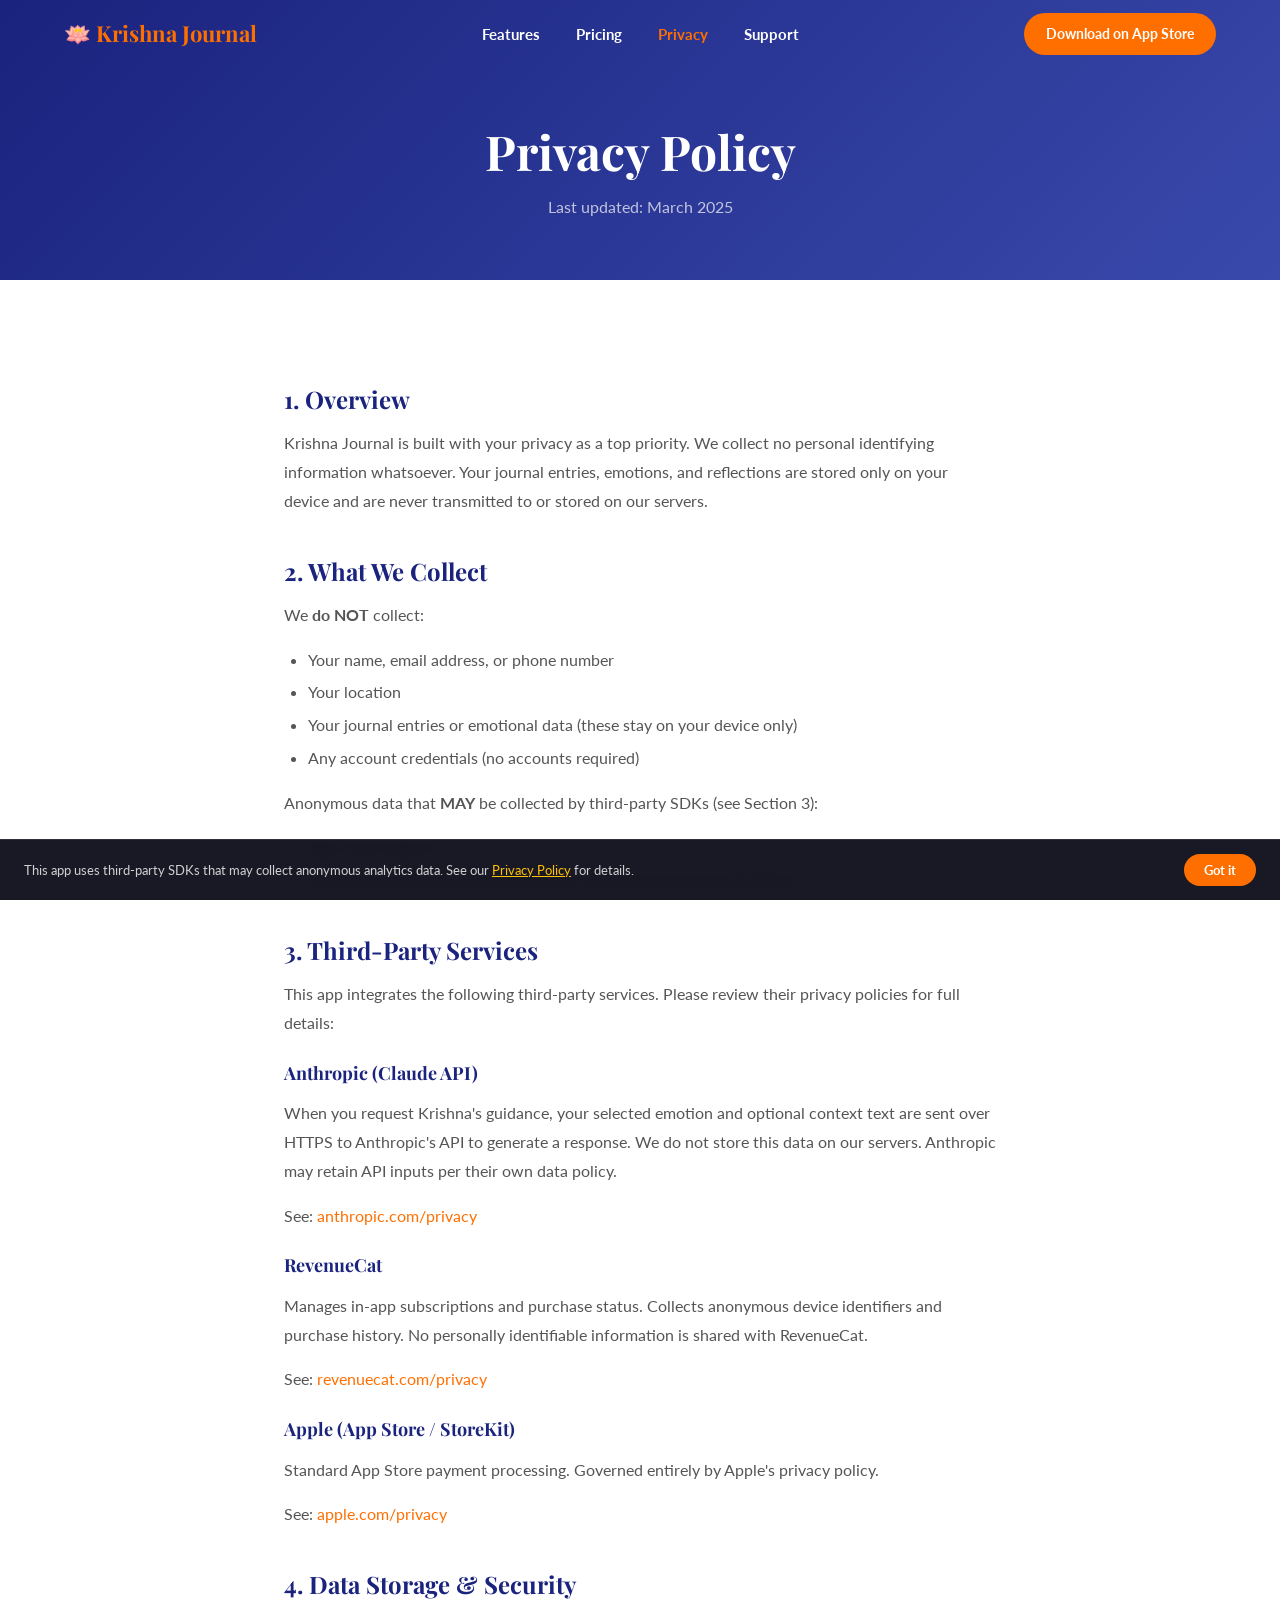
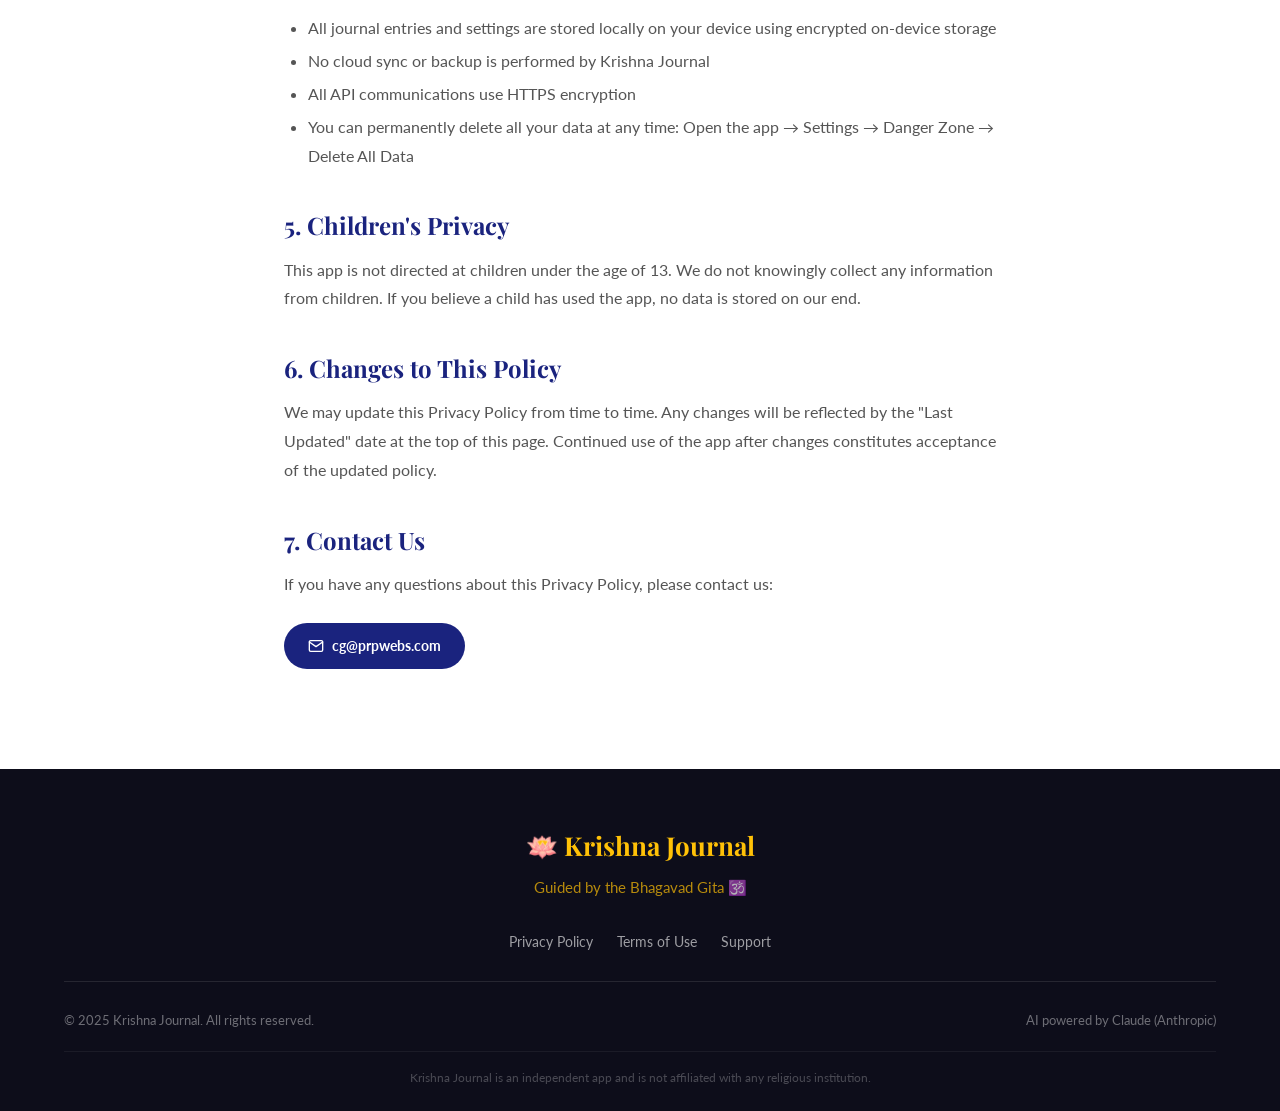
==== privacy.html @ bc035fff "Build complete static marketing website for Krishna Journal Agent-Logs-Url: https://github.com/chitr" ====
<!DOCTYPE html>
<html lang="en">
<head>
  <meta charset="UTF-8">
  <meta name="viewport" content="width=device-width, initial-scale=1.0">
  <title>Privacy Policy — Krishna Journal</title>
  <meta name="description" content="Krishna Journal — Find peace through Bhagavad Gita wisdom. Daily emotional check-ins, personalised shlokas from Lord Krishna, and a spiritual journaling experience in English and Hindi.">
  <meta name="keywords" content="Krishna Journal, Bhagavad Gita app, spiritual journal, emotion journal, Krishna guidance, Hindi app, shloka app">
  <meta name="author" content="Krishna Journal">

  <!-- Open Graph -->
  <meta property="og:type" content="website">
  <meta property="og:title" content="Krishna Journal — Bhagavad Gita Wisdom for Daily Life">
  <meta property="og:description" content="Share your emotions. Receive a personal shloka from Lord Krishna. Begin your daily spiritual practice.">
  <meta property="og:image" content="assets/og-image.png">
  <meta property="og:url" content="https://chitraguptpandey.github.io/KrishnaJournalWebsite/privacy.html">

  <!-- Twitter Card -->
  <meta name="twitter:card" content="summary_large_image">
  <meta name="twitter:title" content="Krishna Journal">
  <meta name="twitter:description" content="Daily emotional check-ins with Bhagavad Gita wisdom from Lord Krishna.">
  <meta name="twitter:image" content="assets/og-image.png">

  <!-- Favicon -->
  <link rel="icon" type="image/svg+xml" href="assets/favicon.svg">

  <!-- Google Fonts -->
  <link rel="preconnect" href="https://fonts.googleapis.com">
  <link rel="preconnect" href="https://fonts.gstatic.com" crossorigin>
  <link href="https://fonts.googleapis.com/css2?family=Playfair+Display:wght@400;700&family=Lato:wght@400;700&display=swap" rel="stylesheet">

  <!-- Stylesheet -->
  <link rel="stylesheet" href="css/styles.css">
</head>
<body>

  <!-- ── Navigation ──────────────────────────────────────── -->
  <nav class="navbar" aria-label="Main navigation">
    <div class="navbar__inner">
      <a href="index.html" class="navbar__logo">🪷 Krishna Journal</a>

      <button class="navbar__hamburger" aria-label="Toggle navigation menu" aria-expanded="false">
        <span></span>
        <span></span>
        <span></span>
      </button>

      <ul class="navbar__links">
        <li><a href="index.html#features">Features</a></li>
        <li><a href="index.html#pricing">Pricing</a></li>
        <li><a href="privacy.html">Privacy</a></li>
        <li><a href="support.html">Support</a></li>
      </ul>

      <a href="https://apps.apple.com" class="navbar__cta" target="_blank" rel="noopener">Download on App Store</a>
    </div>
  </nav>

  <!-- ── Page Hero ────────────────────────────────────────── -->
  <header class="page-hero page-hero--blue" aria-labelledby="page-title">
    <h1 class="page-hero__title" id="page-title">Privacy Policy</h1>
    <p class="page-hero__sub">Last updated: March 2025</p>
  </header>

  <!-- ── Policy Body ──────────────────────────────────────── -->
  <main class="policy-body">

    <h2>1. Overview</h2>
    <p>Krishna Journal is built with your privacy as a top priority. We collect no personal identifying information whatsoever. Your journal entries, emotions, and reflections are stored only on your device and are never transmitted to or stored on our servers.</p>

    <h2>2. What We Collect</h2>
    <p>We <strong>do NOT</strong> collect:</p>
    <ul>
      <li>Your name, email address, or phone number</li>
      <li>Your location</li>
      <li>Your journal entries or emotional data (these stay on your device only)</li>
      <li>Any account credentials (no accounts required)</li>
    </ul>

    <p>Anonymous data that <strong>MAY</strong> be collected by third-party SDKs (see Section 3):</p>
    <ul>
      <li>App crash reports</li>
      <li>Anonymous purchase and subscription status (no personal identifiers)</li>
    </ul>

    <h2>3. Third-Party Services</h2>
    <p>This app integrates the following third-party services. Please review their privacy policies for full details:</p>

    <h2 style="font-size:18px; margin-top:24px;">Anthropic (Claude API)</h2>
    <p>When you request Krishna's guidance, your selected emotion and optional context text are sent over HTTPS to Anthropic's API to generate a response. We do not store this data on our servers. Anthropic may retain API inputs per their own data policy.</p>
    <p>See: <a href="https://www.anthropic.com/privacy" target="_blank" rel="noopener" style="color:var(--saffron);">anthropic.com/privacy</a></p>

    <h2 style="font-size:18px; margin-top:24px;">RevenueCat</h2>
    <p>Manages in-app subscriptions and purchase status. Collects anonymous device identifiers and purchase history. No personally identifiable information is shared with RevenueCat.</p>
    <p>See: <a href="https://www.revenuecat.com/privacy" target="_blank" rel="noopener" style="color:var(--saffron);">revenuecat.com/privacy</a></p>

    <h2 style="font-size:18px; margin-top:24px;">Apple (App Store / StoreKit)</h2>
    <p>Standard App Store payment processing. Governed entirely by Apple's privacy policy.</p>
    <p>See: <a href="https://www.apple.com/privacy" target="_blank" rel="noopener" style="color:var(--saffron);">apple.com/privacy</a></p>

    <h2>4. Data Storage &amp; Security</h2>
    <ul>
      <li>All journal entries and settings are stored locally on your device using encrypted on-device storage</li>
      <li>No cloud sync or backup is performed by Krishna Journal</li>
      <li>All API communications use HTTPS encryption</li>
      <li>You can permanently delete all your data at any time: Open the app → Settings → Danger Zone → Delete All Data</li>
    </ul>

    <h2>5. Children's Privacy</h2>
    <p>This app is not directed at children under the age of 13. We do not knowingly collect any information from children. If you believe a child has used the app, no data is stored on our end.</p>

    <h2>6. Changes to This Policy</h2>
    <p>We may update this Privacy Policy from time to time. Any changes will be reflected by the "Last Updated" date at the top of this page. Continued use of the app after changes constitutes acceptance of the updated policy.</p>

    <h2>7. Contact Us</h2>
    <p>If you have any questions about this Privacy Policy, please contact us:</p>
    <a href="mailto:cg@prpwebs.com?subject=Krishna%20Journal%20%E2%80%94%20Privacy%20Policy" class="email-btn">
      <svg width="16" height="16" viewBox="0 0 24 24" fill="none" stroke="currentColor" stroke-width="2" stroke-linecap="round" stroke-linejoin="round" aria-hidden="true">
        <path d="M4 4h16c1.1 0 2 .9 2 2v12c0 1.1-.9 2-2 2H4c-1.1 0-2-.9-2-2V6c0-1.1.9-2 2-2z"/>
        <polyline points="22,6 12,13 2,6"/>
      </svg>
      cg@prpwebs.com
    </a>

  </main>

  <!-- ── Footer ────────────────────────────────────────────── -->
  <footer class="footer" role="contentinfo">
    <div class="container">
      <div class="footer__top">
        <div class="footer__logo">🪷 Krishna Journal</div>
        <div class="footer__tagline">Guided by the Bhagavad Gita 🕉️</div>
      </div>

      <nav class="footer__links" aria-label="Footer navigation">
        <a href="privacy.html">Privacy Policy</a>
        <a href="terms.html">Terms of Use</a>
        <a href="support.html">Support</a>
      </nav>

      <div class="footer__bottom">
        <span class="footer__copyright">© 2025 Krishna Journal. All rights reserved.</span>
        <span class="footer__attribution">AI powered by Claude (Anthropic)</span>
      </div>

      <p class="footer__disclaimer">Krishna Journal is an independent app and is not affiliated with any religious institution.</p>
    </div>
  </footer>

  <!-- ── Cookie Notice ─────────────────────────────────────── -->
  <div class="cookie-notice" role="alert" aria-live="polite">
    <p class="cookie-notice__text">
      This app uses third-party SDKs that may collect anonymous analytics data.
      See our <a href="privacy.html">Privacy Policy</a> for details.
    </p>
    <button class="cookie-notice__btn">Got it</button>
  </div>

  <!-- ── Back to Top ───────────────────────────────────────── -->
  <button class="back-to-top" aria-label="Scroll back to top" title="Back to top">↑</button>

  <script src="js/main.js"></script>
</body>
</html>
---- css/styles.css ----
/* ============================================================
   Krishna Journal — styles.css
   Design system, shared components, and all page styles
   ============================================================ */

/* ── CSS Custom Properties ─────────────────────────────────── */
:root {
  --saffron: #FF6F00;
  --saffron-light: #FFE0B2;
  --krishna-blue: #1A237E;
  --krishna-blue-mid: #3949AB;
  --gold: #FFC107;
  --gold-dark: #F57F17;
  --cream: #FFFDE7;
  --dark-bg: #0D0D1A;
  --text-dark: #1C1C1E;
  --text-medium: #555555;
  --text-light: #888888;
  --white: #FFFFFF;
  --border-radius: 16px;
  --shadow: 0 4px 24px rgba(0, 0, 0, 0.10);
}

/* ── Reset & Base ───────────────────────────────────────────── */
*, *::before, *::after {
  box-sizing: border-box;
  margin: 0;
  padding: 0;
}

html {
  scroll-behavior: smooth;
  font-size: 16px;
}

body {
  font-family: 'Lato', sans-serif;
  color: var(--text-dark);
  background-color: var(--white);
  line-height: 1.6;
  overflow-x: hidden;
}

h1, h2, h3, h4, h5, h6 {
  font-family: 'Playfair Display', serif;
  line-height: 1.3;
}

a {
  text-decoration: none;
  color: inherit;
  transition: color 0.2s ease;
}

img {
  max-width: 100%;
  height: auto;
}

ul {
  list-style: none;
}

button {
  cursor: pointer;
  font-family: 'Lato', sans-serif;
  border: none;
  outline: none;
}

/* ── Utility ────────────────────────────────────────────────── */
.container {
  max-width: 1200px;
  margin: 0 auto;
  padding: 0 24px;
}

.section-badge {
  display: inline-block;
  font-family: 'Lato', sans-serif;
  font-size: 12px;
  font-weight: 700;
  letter-spacing: 1.5px;
  text-transform: uppercase;
  background: var(--saffron-light);
  color: var(--saffron);
  padding: 6px 16px;
  border-radius: 100px;
  margin-bottom: 16px;
}

.section-badge--dark {
  background: rgba(255, 193, 7, 0.2);
  color: var(--gold);
}

/* ── Buttons ────────────────────────────────────────────────── */
.btn {
  display: inline-flex;
  align-items: center;
  justify-content: center;
  gap: 8px;
  font-family: 'Lato', sans-serif;
  font-size: 16px;
  font-weight: 700;
  padding: 14px 32px;
  border-radius: 100px;
  transition: all 0.2s ease;
  text-decoration: none;
  cursor: pointer;
  border: 2px solid transparent;
}

.btn--primary {
  background: var(--saffron);
  color: var(--white);
  border-color: var(--saffron);
}

.btn--primary:hover {
  background: var(--gold-dark);
  border-color: var(--gold-dark);
  transform: translateY(-2px);
  box-shadow: 0 6px 20px rgba(255, 111, 0, 0.4);
}

.btn--outline-gold {
  background: transparent;
  color: var(--gold);
  border-color: var(--gold);
}

.btn--outline-gold:hover {
  background: rgba(255, 193, 7, 0.1);
  transform: translateY(-2px);
}

.btn--outline-saffron {
  background: transparent;
  color: var(--saffron);
  border-color: var(--saffron);
}

.btn--outline-saffron:hover {
  background: rgba(255, 111, 0, 0.08);
  transform: translateY(-2px);
}

.btn--gold {
  background: var(--gold);
  color: var(--dark-bg);
  border-color: var(--gold);
}

.btn--gold:hover {
  background: var(--gold-dark);
  border-color: var(--gold-dark);
  transform: translateY(-2px);
  box-shadow: 0 6px 20px rgba(255, 193, 7, 0.4);
}

/* ── Navigation ─────────────────────────────────────────────── */
.navbar {
  position: fixed;
  top: 0;
  left: 0;
  right: 0;
  z-index: 1000;
  transition: background 0.3s ease, box-shadow 0.3s ease;
  padding: 0;
}

.navbar.scrolled {
  background: var(--white);
  box-shadow: 0 2px 20px rgba(0, 0, 0, 0.1);
}

.navbar__inner {
  max-width: 1200px;
  margin: 0 auto;
  padding: 0 24px;
  height: 68px;
  display: flex;
  align-items: center;
  justify-content: space-between;
}

.navbar__logo {
  font-family: 'Playfair Display', serif;
  font-size: 22px;
  font-weight: 700;
  color: var(--saffron);
  text-decoration: none;
  white-space: nowrap;
}

.navbar__logo:hover {
  color: var(--gold-dark);
}

.navbar__links {
  display: flex;
  align-items: center;
  gap: 8px;
  list-style: none;
}

.navbar__links a {
  font-family: 'Lato', sans-serif;
  font-size: 15px;
  font-weight: 700;
  color: var(--white);
  padding: 8px 14px;
  border-radius: 8px;
  transition: color 0.2s ease, background 0.2s ease;
}

.navbar.scrolled .navbar__links a {
  color: var(--text-dark);
}

.navbar__links a:hover,
.navbar__links a.active {
  color: var(--saffron);
}

.navbar__cta {
  font-family: 'Lato', sans-serif;
  font-size: 14px;
  font-weight: 700;
  color: var(--white);
  background: var(--saffron);
  padding: 10px 22px;
  border-radius: 100px;
  transition: all 0.2s ease;
  white-space: nowrap;
}

.navbar__cta:hover {
  background: var(--gold-dark);
  transform: translateY(-1px);
  box-shadow: 0 4px 12px rgba(255, 111, 0, 0.35);
  color: var(--white);
}

.navbar__hamburger {
  display: none;
  flex-direction: column;
  gap: 5px;
  cursor: pointer;
  padding: 4px;
  background: none;
  border: none;
}

.navbar__hamburger span {
  display: block;
  width: 24px;
  height: 2px;
  background: var(--white);
  border-radius: 2px;
  transition: all 0.3s ease;
}

.navbar.scrolled .navbar__hamburger span {
  background: var(--text-dark);
}

/* Mobile nav open state */
.navbar__hamburger.open span:nth-child(1) {
  transform: translateY(7px) rotate(45deg);
}

.navbar__hamburger.open span:nth-child(2) {
  opacity: 0;
  transform: scaleX(0);
}

.navbar__hamburger.open span:nth-child(3) {
  transform: translateY(-7px) rotate(-45deg);
}

/* ── Footer ─────────────────────────────────────────────────── */
.footer {
  background: var(--dark-bg);
  padding: 56px 0 24px;
}

.footer__top {
  display: flex;
  flex-direction: column;
  align-items: center;
  text-align: center;
  margin-bottom: 32px;
}

.footer__logo {
  font-family: 'Playfair Display', serif;
  font-size: 26px;
  font-weight: 700;
  color: var(--gold);
  margin-bottom: 8px;
}

.footer__tagline {
  font-family: 'Lato', sans-serif;
  font-size: 15px;
  color: rgba(255, 193, 7, 0.7);
}

.footer__links {
  display: flex;
  justify-content: center;
  flex-wrap: wrap;
  gap: 8px 24px;
  margin-bottom: 28px;
  padding-bottom: 28px;
  border-bottom: 1px solid rgba(255, 255, 255, 0.1);
}

.footer__links a {
  font-family: 'Lato', sans-serif;
  font-size: 14px;
  color: rgba(255, 255, 255, 0.6);
  transition: color 0.2s ease;
}

.footer__links a:hover {
  color: var(--gold);
}

.footer__bottom {
  display: flex;
  justify-content: space-between;
  align-items: center;
  flex-wrap: wrap;
  gap: 8px;
  margin-bottom: 20px;
}

.footer__copyright,
.footer__attribution {
  font-family: 'Lato', sans-serif;
  font-size: 13px;
  color: rgba(255, 255, 255, 0.4);
}

.footer__disclaimer {
  text-align: center;
  font-family: 'Lato', sans-serif;
  font-size: 12px;
  color: rgba(255, 255, 255, 0.25);
  padding-top: 16px;
  border-top: 1px solid rgba(255, 255, 255, 0.06);
}

/* ── Cookie Notice ───────────────────────────────────────────── */
.cookie-notice {
  position: fixed;
  bottom: 0;
  left: 0;
  right: 0;
  z-index: 2000;
  background: rgba(13, 13, 26, 0.95);
  backdrop-filter: blur(8px);
  padding: 14px 24px;
  display: flex;
  align-items: center;
  justify-content: space-between;
  gap: 16px;
  flex-wrap: wrap;
  border-top: 1px solid rgba(255, 255, 255, 0.1);
  transform: translateY(0);
  transition: transform 0.3s ease;
}

.cookie-notice.hidden {
  transform: translateY(100%);
  pointer-events: none;
}

.cookie-notice__text {
  font-family: 'Lato', sans-serif;
  font-size: 13px;
  color: rgba(255, 255, 255, 0.8);
  flex: 1;
  min-width: 200px;
}

.cookie-notice__text a {
  color: var(--gold);
  text-decoration: underline;
}

.cookie-notice__btn {
  font-family: 'Lato', sans-serif;
  font-size: 13px;
  font-weight: 700;
  background: var(--saffron);
  color: var(--white);
  padding: 8px 20px;
  border-radius: 100px;
  border: none;
  cursor: pointer;
  white-space: nowrap;
  transition: background 0.2s ease;
}

.cookie-notice__btn:hover {
  background: var(--gold-dark);
}

/* ── Back to Top ─────────────────────────────────────────────── */
.back-to-top {
  position: fixed;
  bottom: 80px;
  right: 28px;
  z-index: 999;
  width: 48px;
  height: 48px;
  background: var(--saffron);
  color: var(--white);
  border: none;
  border-radius: 50%;
  font-size: 20px;
  display: flex;
  align-items: center;
  justify-content: center;
  cursor: pointer;
  opacity: 0;
  visibility: hidden;
  transform: translateY(12px);
  transition: all 0.3s ease;
  box-shadow: 0 4px 16px rgba(255, 111, 0, 0.4);
}

.back-to-top.visible {
  opacity: 1;
  visibility: visible;
  transform: translateY(0);
}

.back-to-top:hover {
  background: var(--gold-dark);
  transform: translateY(-3px);
  box-shadow: 0 8px 20px rgba(255, 111, 0, 0.5);
}

/* ── Hero Section ───────────────────────────────────────────── */
.hero {
  min-height: 100vh;
  background: var(--dark-bg);
  background: radial-gradient(ellipse at 50% 40%, var(--krishna-blue-mid) 0%, var(--dark-bg) 70%);
  display: flex;
  align-items: center;
  padding: 100px 0 60px;
  position: relative;
  overflow: hidden;
}

.hero__mandala {
  position: absolute;
  right: -80px;
  top: 50%;
  transform: translateY(-50%);
  width: 55%;
  opacity: 0.06;
  pointer-events: none;
}

.hero__inner {
  max-width: 1200px;
  margin: 0 auto;
  padding: 0 24px;
  display: flex;
  align-items: center;
  gap: 48px;
  width: 100%;
}

.hero__content {
  flex: 0 0 60%;
  max-width: 60%;
}

.hero__eyebrow {
  font-family: 'Lato', sans-serif;
  font-size: 12px;
  font-weight: 700;
  letter-spacing: 2px;
  text-transform: uppercase;
  color: var(--gold);
  margin-bottom: 20px;
}

.hero__title {
  font-family: 'Playfair Display', serif;
  font-size: 52px;
  font-weight: 700;
  color: var(--white);
  line-height: 1.2;
  margin-bottom: 24px;
}

.hero__subtitle {
  font-family: 'Lato', sans-serif;
  font-size: 18px;
  color: var(--saffron-light);
  line-height: 1.7;
  margin-bottom: 36px;
  max-width: 520px;
}

.hero__buttons {
  display: flex;
  gap: 16px;
  flex-wrap: wrap;
  margin-bottom: 20px;
}

.hero__small-text {
  font-family: 'Lato', sans-serif;
  font-size: 13px;
  color: var(--text-light);
}

/* iPhone Mockup */
.hero__mockup {
  flex: 0 0 40%;
  max-width: 40%;
  display: flex;
  justify-content: center;
  align-items: center;
}

.iphone-mockup {
  width: 240px;
  height: 480px;
  border-radius: 36px;
  background: linear-gradient(160deg, var(--krishna-blue) 0%, var(--dark-bg) 100%);
  padding: 20px 16px;
  box-shadow:
    0 0 0 2px rgba(255, 255, 255, 0.1),
    0 0 60px 12px rgba(57, 73, 171, 0.5),
    0 24px 48px rgba(0, 0, 0, 0.5);
  display: flex;
  flex-direction: column;
  gap: 16px;
  position: relative;
  overflow: hidden;
}

.iphone-mockup::before {
  content: '';
  position: absolute;
  top: 12px;
  left: 50%;
  transform: translateX(-50%);
  width: 80px;
  height: 6px;
  background: rgba(255, 255, 255, 0.15);
  border-radius: 3px;
}

.iphone-screen__header {
  font-family: 'Lato', sans-serif;
  font-size: 14px;
  font-weight: 700;
  color: var(--saffron);
  text-align: center;
  margin-top: 12px;
  letter-spacing: 0.5px;
}

.iphone-screen__chip {
  display: inline-block;
  background: rgba(255, 111, 0, 0.15);
  border: 1px solid rgba(255, 111, 0, 0.4);
  color: var(--saffron-light);
  font-family: 'Lato', sans-serif;
  font-size: 13px;
  font-weight: 700;
  padding: 6px 14px;
  border-radius: 100px;
  align-self: flex-start;
}

.iphone-screen__quote-block {
  background: rgba(255, 193, 7, 0.08);
  border: 1px solid rgba(255, 193, 7, 0.25);
  border-radius: 12px;
  padding: 16px;
}

.iphone-screen__quote-label {
  font-family: 'Lato', sans-serif;
  font-size: 10px;
  font-weight: 700;
  letter-spacing: 1.5px;
  color: var(--gold);
  text-transform: uppercase;
  margin-bottom: 10px;
}

.iphone-screen__quote-text {
  font-family: 'Playfair Display', serif;
  font-size: 12px;
  font-style: italic;
  color: rgba(255, 255, 255, 0.9);
  line-height: 1.7;
  margin-bottom: 10px;
}

.iphone-screen__quote-ref {
  font-family: 'Lato', sans-serif;
  font-size: 11px;
  color: var(--gold);
  font-weight: 700;
}

/* ── How It Works Section ────────────────────────────────────── */
.how-it-works {
  background: var(--cream);
  padding: 100px 0;
  text-align: center;
}

.how-it-works__header {
  margin-bottom: 64px;
}

.how-it-works__title {
  font-family: 'Playfair Display', serif;
  font-size: 40px;
  color: var(--krishna-blue);
  margin-top: 12px;
}

.steps {
  display: flex;
  align-items: flex-start;
  gap: 0;
  justify-content: center;
}

.step-card {
  background: var(--white);
  border-radius: var(--border-radius);
  box-shadow: var(--shadow);
  padding: 36px 32px;
  text-align: center;
  flex: 1;
  max-width: 300px;
}

.step-card__number {
  font-family: 'Playfair Display', serif;
  font-size: 48px;
  font-weight: 700;
  color: var(--saffron-light);
  margin-bottom: 12px;
  line-height: 1;
}

.step-card__icon {
  font-size: 32px;
  margin-bottom: 16px;
}

.step-card__title {
  font-family: 'Playfair Display', serif;
  font-size: 20px;
  color: var(--krishna-blue);
  margin-bottom: 12px;
}

.step-card__text {
  font-family: 'Lato', sans-serif;
  font-size: 15px;
  color: var(--text-medium);
  line-height: 1.7;
}

.step-arrow {
  font-size: 28px;
  color: var(--gold);
  flex: 0 0 auto;
  padding: 0 4px;
  align-self: center;
  margin-top: -20px;
}

/* ── Features Section ────────────────────────────────────────── */
.features {
  background: var(--white);
  padding: 100px 0;
  text-align: center;
}

.features__header {
  margin-bottom: 56px;
}

.features__title {
  font-family: 'Playfair Display', serif;
  font-size: 40px;
  color: var(--krishna-blue);
  margin-top: 12px;
}

.features__grid {
  display: grid;
  grid-template-columns: repeat(3, 1fr);
  gap: 24px;
}

.feature-card {
  background: var(--white);
  border: 1px solid #eeeeee;
  border-radius: var(--border-radius);
  padding: 32px 28px;
  text-align: left;
  transition: all 0.2s ease;
}

.feature-card:hover {
  border-color: var(--saffron);
  transform: translateY(-4px);
  box-shadow: var(--shadow);
}

.feature-card__icon {
  font-size: 36px;
  margin-bottom: 16px;
}

.feature-card__title {
  font-family: 'Playfair Display', serif;
  font-size: 20px;
  color: var(--krishna-blue);
  margin-bottom: 10px;
}

.feature-card__text {
  font-family: 'Lato', sans-serif;
  font-size: 15px;
  color: var(--text-medium);
  line-height: 1.7;
}

/* ── Testimonials Section ────────────────────────────────────── */
.testimonials {
  background: linear-gradient(135deg, var(--krishna-blue) 0%, var(--krishna-blue-mid) 100%);
  padding: 100px 0;
  text-align: center;
  overflow: hidden;
}

.testimonials__header {
  margin-bottom: 56px;
}

.testimonials__title {
  font-family: 'Playfair Display', serif;
  font-size: 40px;
  color: var(--white);
  margin-top: 12px;
}

.carousel {
  position: relative;
  max-width: 760px;
  margin: 0 auto;
}

.carousel__track {
  overflow: hidden;
  position: relative;
}

.carousel__slide {
  display: none;
  padding: 0 20px;
  opacity: 0;
  transition: opacity 0.5s ease;
}

.carousel__slide.active {
  display: block;
  opacity: 1;
}

.carousel__quote-mark {
  font-family: 'Playfair Display', serif;
  font-size: 96px;
  color: var(--gold);
  line-height: 0.6;
  margin-bottom: 24px;
  opacity: 0.6;
}

.carousel__quote-text {
  font-family: 'Lato', sans-serif;
  font-size: 20px;
  font-style: italic;
  color: var(--white);
  line-height: 1.8;
  margin-bottom: 24px;
}

.carousel__attribution {
  font-family: 'Lato', sans-serif;
  font-size: 14px;
  color: var(--gold);
  font-weight: 700;
}

.carousel__dots {
  display: flex;
  justify-content: center;
  gap: 10px;
  margin-top: 36px;
}

.carousel__dot {
  width: 10px;
  height: 10px;
  border-radius: 50%;
  background: rgba(255, 255, 255, 0.3);
  border: none;
  cursor: pointer;
  transition: all 0.3s ease;
  padding: 0;
}

.carousel__dot.active {
  background: var(--gold);
  transform: scale(1.3);
}

/* ── Pricing Section ─────────────────────────────────────────── */
.pricing {
  background: var(--cream);
  padding: 100px 0;
  text-align: center;
}

.pricing__header {
  margin-bottom: 16px;
}

.pricing__title {
  font-family: 'Playfair Display', serif;
  font-size: 40px;
  color: var(--krishna-blue);
  margin-top: 12px;
}

.pricing__subtitle {
  font-family: 'Lato', sans-serif;
  font-size: 17px;
  color: var(--text-medium);
  margin-bottom: 56px;
}

.pricing__cards {
  display: flex;
  justify-content: center;
  align-items: center;
  gap: 32px;
  flex-wrap: wrap;
}

.pricing-card {
  background: var(--white);
  border: 1.5px solid #dddddd;
  border-radius: var(--border-radius);
  padding: 40px 36px;
  flex: 0 0 320px;
  max-width: 360px;
  text-align: left;
  transition: box-shadow 0.2s ease;
  position: relative;
}

.pricing-card:hover {
  box-shadow: var(--shadow);
}

.pricing-card--pro {
  background: linear-gradient(150deg, var(--krishna-blue) 0%, var(--krishna-blue-mid) 100%);
  border-color: transparent;
  color: var(--white);
}

.pricing-card__badge {
  position: absolute;
  top: -14px;
  right: 24px;
  background: var(--gold);
  color: var(--dark-bg);
  font-family: 'Lato', sans-serif;
  font-size: 12px;
  font-weight: 700;
  padding: 5px 14px;
  border-radius: 100px;
}

.pricing-card__label {
  font-family: 'Lato', sans-serif;
  font-size: 13px;
  font-weight: 700;
  letter-spacing: 1px;
  text-transform: uppercase;
  color: var(--text-light);
  margin-bottom: 8px;
}

.pricing-card--pro .pricing-card__label {
  color: var(--gold);
}

.pricing-card__name {
  font-family: 'Playfair Display', serif;
  font-size: 26px;
  font-weight: 700;
  color: var(--text-dark);
  margin-bottom: 4px;
}

.pricing-card--pro .pricing-card__name {
  color: var(--white);
}

.pricing-card__price {
  font-family: 'Playfair Display', serif;
  font-size: 48px;
  font-weight: 700;
  color: var(--krishna-blue);
  line-height: 1.1;
  margin: 16px 0 4px;
}

.pricing-card--pro .pricing-card__price {
  color: var(--white);
}

.pricing-card__price-sub {
  font-family: 'Lato', sans-serif;
  font-size: 14px;
  color: var(--text-light);
  margin-bottom: 24px;
}

.pricing-card--pro .pricing-card__price-sub {
  color: rgba(255, 255, 255, 0.6);
}

/* Pricing Toggle */
.pricing__toggle {
  display: flex;
  background: rgba(255, 255, 255, 0.15);
  border-radius: 100px;
  padding: 4px;
  margin-bottom: 8px;
  width: fit-content;
}

.pricing__toggle-btn {
  font-family: 'Lato', sans-serif;
  font-size: 13px;
  font-weight: 700;
  padding: 8px 20px;
  border-radius: 100px;
  border: none;
  background: transparent;
  color: rgba(255, 255, 255, 0.7);
  cursor: pointer;
  transition: all 0.2s ease;
}

.pricing__toggle-btn.active {
  background: var(--white);
  color: var(--krishna-blue);
}

.pricing__save-tag {
  display: inline-block;
  background: var(--gold);
  color: var(--dark-bg);
  font-family: 'Lato', sans-serif;
  font-size: 11px;
  font-weight: 700;
  padding: 2px 8px;
  border-radius: 100px;
  margin-left: 8px;
  vertical-align: middle;
}

.pricing__lifetime {
  font-family: 'Lato', sans-serif;
  font-size: 14px;
  color: rgba(255, 255, 255, 0.75);
  margin-bottom: 24px;
  border-top: 1px solid rgba(255, 255, 255, 0.15);
  padding-top: 12px;
}

.pricing-card__features {
  list-style: none;
  margin-bottom: 28px;
}

.pricing-card__features li {
  font-family: 'Lato', sans-serif;
  font-size: 15px;
  color: var(--text-medium);
  padding: 8px 0;
  border-bottom: 1px solid #f0f0f0;
  display: flex;
  align-items: center;
  gap: 10px;
}

.pricing-card--pro .pricing-card__features li {
  color: rgba(255, 255, 255, 0.85);
  border-bottom-color: rgba(255, 255, 255, 0.1);
}

.pricing-card__features .check {
  color: #4CAF50;
  font-size: 16px;
  flex-shrink: 0;
}

.pricing-card--pro .pricing-card__features .check {
  color: var(--gold);
}

.pricing-card__features .cross {
  color: #ccc;
  font-size: 16px;
  flex-shrink: 0;
}

.pricing-card__note {
  font-family: 'Lato', sans-serif;
  font-size: 13px;
  color: rgba(255, 255, 255, 0.5);
  margin-top: 12px;
  line-height: 1.5;
}

/* Price display states */
.price-monthly,
.price-yearly {
  transition: opacity 0.2s ease;
}

.price-yearly.hidden,
.price-monthly.hidden {
  display: none;
}

/* ── Download CTA Banner ─────────────────────────────────────── */
.download-cta {
  background: linear-gradient(135deg, var(--saffron) 0%, var(--gold) 100%);
  padding: 96px 24px;
  text-align: center;
}

.download-cta__title {
  font-family: 'Playfair Display', serif;
  font-size: 36px;
  color: var(--white);
  margin-bottom: 16px;
}

.download-cta__subtitle {
  font-family: 'Lato', sans-serif;
  font-size: 16px;
  color: rgba(255, 255, 255, 0.85);
  margin-bottom: 40px;
  max-width: 540px;
  margin-left: auto;
  margin-right: auto;
}

.download-cta__buttons {
  display: flex;
  justify-content: center;
  align-items: center;
  gap: 20px;
  flex-wrap: wrap;
}

.store-btn {
  display: inline-flex;
  align-items: center;
  gap: 12px;
  background: #000000;
  color: var(--white);
  padding: 14px 24px;
  border-radius: 12px;
  font-family: 'Lato', sans-serif;
  text-decoration: none;
  transition: all 0.2s ease;
  min-width: 200px;
}

.store-btn:hover {
  background: #1a1a1a;
  transform: translateY(-2px);
  box-shadow: 0 8px 24px rgba(0, 0, 0, 0.25);
}

.store-btn__text {
  display: flex;
  flex-direction: column;
  text-align: left;
}

.store-btn__sub {
  font-size: 11px;
  font-weight: 400;
  opacity: 0.75;
  letter-spacing: 0.3px;
}

.store-btn__name {
  font-size: 17px;
  font-weight: 700;
}

.store-btn--coming-soon {
  opacity: 0.5;
  cursor: not-allowed;
  position: relative;
}

.store-btn--coming-soon:hover {
  transform: none;
  box-shadow: none;
}

.coming-soon-badge {
  position: absolute;
  top: -10px;
  right: -10px;
  background: var(--gold-dark);
  color: var(--white);
  font-family: 'Lato', sans-serif;
  font-size: 10px;
  font-weight: 700;
  padding: 3px 8px;
  border-radius: 100px;
  letter-spacing: 0.5px;
}

/* ── Page Hero (inner pages) ─────────────────────────────────── */
.page-hero {
  padding: 120px 24px 60px;
  text-align: center;
}

.page-hero--blue {
  background: linear-gradient(135deg, var(--krishna-blue) 0%, var(--krishna-blue-mid) 100%);
}

.page-hero--cream {
  background: var(--cream);
}

.page-hero__title {
  font-family: 'Playfair Display', serif;
  font-size: 48px;
  font-weight: 700;
  margin-bottom: 12px;
}

.page-hero--blue .page-hero__title {
  color: var(--white);
}

.page-hero--cream .page-hero__title {
  color: var(--krishna-blue);
}

.page-hero__sub {
  font-family: 'Lato', sans-serif;
  font-size: 16px;
}

.page-hero--blue .page-hero__sub {
  color: rgba(255, 255, 255, 0.7);
}

.page-hero--cream .page-hero__sub {
  color: var(--text-medium);
}

/* ── Policy / Terms Content ──────────────────────────────────── */
.policy-body {
  max-width: 760px;
  margin: 0 auto;
  padding: 64px 24px 100px;
}

.policy-body h2 {
  font-family: 'Playfair Display', serif;
  font-size: 24px;
  color: var(--krishna-blue);
  margin: 40px 0 14px;
}

.policy-body p {
  font-family: 'Lato', sans-serif;
  font-size: 16px;
  color: var(--text-medium);
  line-height: 1.8;
  margin-bottom: 16px;
}

.policy-body ul {
  list-style: disc;
  margin: 8px 0 16px 24px;
}

.policy-body ul li {
  font-family: 'Lato', sans-serif;
  font-size: 16px;
  color: var(--text-medium);
  line-height: 1.8;
  margin-bottom: 4px;
}

.policy-body .notice-box {
  background: #FFF3E0;
  border-left: 4px solid var(--saffron);
  padding: 16px 20px;
  border-radius: 0 8px 8px 0;
  margin: 20px 0;
}

.policy-body .notice-box p {
  margin-bottom: 0;
  color: var(--text-dark);
}

.policy-body .notice-box strong {
  color: var(--saffron);
}

.email-btn {
  display: inline-flex;
  align-items: center;
  gap: 8px;
  background: var(--krishna-blue);
  color: var(--white);
  font-family: 'Lato', sans-serif;
  font-size: 14px;
  font-weight: 700;
  padding: 12px 24px;
  border-radius: 100px;
  text-decoration: none;
  margin-top: 8px;
  transition: all 0.2s ease;
}

.email-btn:hover {
  background: var(--krishna-blue-mid);
  transform: translateY(-2px);
  box-shadow: 0 4px 16px rgba(26, 35, 126, 0.3);
  color: var(--white);
}

/* ── FAQ Accordion ───────────────────────────────────────────── */
.faq-section {
  padding: 80px 0;
  background: var(--white);
}

.faq-section h2 {
  font-family: 'Playfair Display', serif;
  font-size: 36px;
  color: var(--krishna-blue);
  margin-bottom: 40px;
  text-align: center;
}

.faq-list {
  max-width: 760px;
  margin: 0 auto;
}

.faq-item {
  border-bottom: 1px solid #eeeeee;
}

.faq-item:first-child {
  border-top: 1px solid #eeeeee;
}

.faq-question {
  width: 100%;
  text-align: left;
  background: none;
  border: none;
  padding: 22px 0;
  display: flex;
  justify-content: space-between;
  align-items: center;
  gap: 16px;
  cursor: pointer;
  font-family: 'Lato', sans-serif;
  font-size: 16px;
  font-weight: 700;
  color: var(--text-dark);
  transition: color 0.2s ease;
}

.faq-question:hover {
  color: var(--saffron);
}

.faq-question.open {
  color: var(--krishna-blue);
}

.faq-chevron {
  flex-shrink: 0;
  width: 20px;
  height: 20px;
  color: var(--text-light);
  transition: transform 0.3s ease;
}

.faq-question.open .faq-chevron {
  transform: rotate(180deg);
  color: var(--krishna-blue);
}

.faq-answer {
  max-height: 0;
  overflow: hidden;
  transition: max-height 0.35s ease;
}

.faq-answer__inner {
  padding: 0 0 24px;
  font-family: 'Lato', sans-serif;
  font-size: 15px;
  color: var(--text-medium);
  line-height: 1.8;
}

/* ── Contact Form ────────────────────────────────────────────── */
.contact-section {
  padding: 80px 0 100px;
  background: var(--cream);
}

.contact-section h2 {
  font-family: 'Playfair Display', serif;
  font-size: 36px;
  color: var(--krishna-blue);
  margin-bottom: 8px;
  text-align: center;
}

.contact-section__sub {
  font-family: 'Lato', sans-serif;
  font-size: 16px;
  color: var(--text-medium);
  text-align: center;
  margin-bottom: 40px;
}

.contact-form {
  max-width: 560px;
  margin: 0 auto;
  background: var(--white);
  border-radius: var(--border-radius);
  box-shadow: var(--shadow);
  padding: 40px;
}

.form-group {
  margin-bottom: 20px;
}

.form-group label {
  display: block;
  font-family: 'Lato', sans-serif;
  font-size: 14px;
  font-weight: 700;
  color: var(--text-dark);
  margin-bottom: 6px;
}

.form-group input,
.form-group textarea {
  width: 100%;
  padding: 12px 16px;
  border: 1.5px solid #e0e0e0;
  border-radius: 10px;
  font-family: 'Lato', sans-serif;
  font-size: 15px;
  color: var(--text-dark);
  background: var(--white);
  transition: border-color 0.2s ease, box-shadow 0.2s ease;
  outline: none;
  resize: vertical;
}

.form-group input:focus,
.form-group textarea:focus {
  border-color: var(--saffron);
  box-shadow: 0 0 0 3px rgba(255, 111, 0, 0.12);
}

.form-submit {
  width: 100%;
  padding: 15px;
  background: var(--saffron);
  color: var(--white);
  font-family: 'Lato', sans-serif;
  font-size: 16px;
  font-weight: 700;
  border: none;
  border-radius: 100px;
  cursor: pointer;
  transition: all 0.2s ease;
}

.form-submit:hover {
  background: var(--gold-dark);
  transform: translateY(-2px);
  box-shadow: 0 6px 20px rgba(255, 111, 0, 0.35);
}

.contact-form__note {
  text-align: center;
  font-family: 'Lato', sans-serif;
  font-size: 13px;
  color: var(--text-light);
  margin-top: 16px;
  line-height: 1.6;
}

.contact-form__note a {
  color: var(--saffron);
  text-decoration: underline;
}

/* ── Responsive — Tablet ─────────────────────────────────────── */
@media (max-width: 1024px) {
  .features__grid {
    grid-template-columns: repeat(2, 1fr);
  }

  .hero__title {
    font-size: 44px;
  }
}

/* ── Responsive — Mobile ─────────────────────────────────────── */
@media (max-width: 768px) {
  /* Navbar */
  .navbar__hamburger {
    display: flex;
  }

  .navbar__links {
    display: none;
    position: absolute;
    top: 68px;
    left: 0;
    right: 0;
    background: var(--white);
    flex-direction: column;
    align-items: flex-start;
    padding: 12px 24px 20px;
    box-shadow: 0 8px 24px rgba(0, 0, 0, 0.12);
    gap: 0;
  }

  .navbar__links.open {
    display: flex;
  }

  .navbar__links li {
    width: 100%;
  }

  .navbar__links a {
    color: var(--text-dark) !important;
    display: block;
    padding: 12px 0;
    width: 100%;
    border-bottom: 1px solid #f0f0f0;
  }

  .navbar__links li:last-child a {
    border-bottom: none;
  }

  .navbar__cta {
    display: none;
  }

  /* Hero */
  .hero {
    padding: 90px 0 60px;
  }

  .hero__inner {
    flex-direction: column;
    gap: 48px;
  }

  .hero__content {
    flex: none;
    max-width: 100%;
    text-align: center;
  }

  .hero__title {
    font-size: 36px;
  }

  .hero__subtitle {
    font-size: 16px;
    margin: 0 auto 32px;
  }

  .hero__buttons {
    justify-content: center;
  }

  .hero__mockup {
    flex: none;
    max-width: 100%;
  }

  .iphone-mockup {
    width: 200px;
    height: 400px;
  }

  /* Steps */
  .steps {
    flex-direction: column;
    align-items: center;
    gap: 24px;
  }

  .step-card {
    max-width: 100%;
    width: 100%;
  }

  .step-arrow {
    display: none;
  }

  /* Features */
  .features__grid {
    grid-template-columns: 1fr;
  }

  /* Pricing */
  .pricing__cards {
    flex-direction: column;
    align-items: center;
  }

  .pricing-card {
    flex: none;
    width: 100%;
    max-width: 400px;
  }

  /* Download CTA */
  .download-cta__title {
    font-size: 28px;
  }

  .download-cta__buttons {
    flex-direction: column;
    align-items: center;
  }

  .store-btn {
    width: 100%;
    max-width: 280px;
    justify-content: center;
  }

  /* Page hero */
  .page-hero__title {
    font-size: 36px;
  }

  /* Carousel */
  .carousel__quote-text {
    font-size: 17px;
  }

  /* Sections */
  .how-it-works,
  .features,
  .testimonials,
  .pricing {
    padding: 72px 0;
  }

  .how-it-works__title,
  .features__title,
  .testimonials__title,
  .pricing__title {
    font-size: 32px;
  }

  /* Footer */
  .footer__bottom {
    flex-direction: column;
    text-align: center;
  }
}

@media (max-width: 480px) {
  .hero__title {
    font-size: 30px;
  }

  .hero__buttons {
    flex-direction: column;
    width: 100%;
  }

  .hero__buttons .btn {
    width: 100%;
    text-align: center;
  }

  .contact-form {
    padding: 28px 20px;
  }

  .policy-body {
    padding: 40px 20px 80px;
  }
}
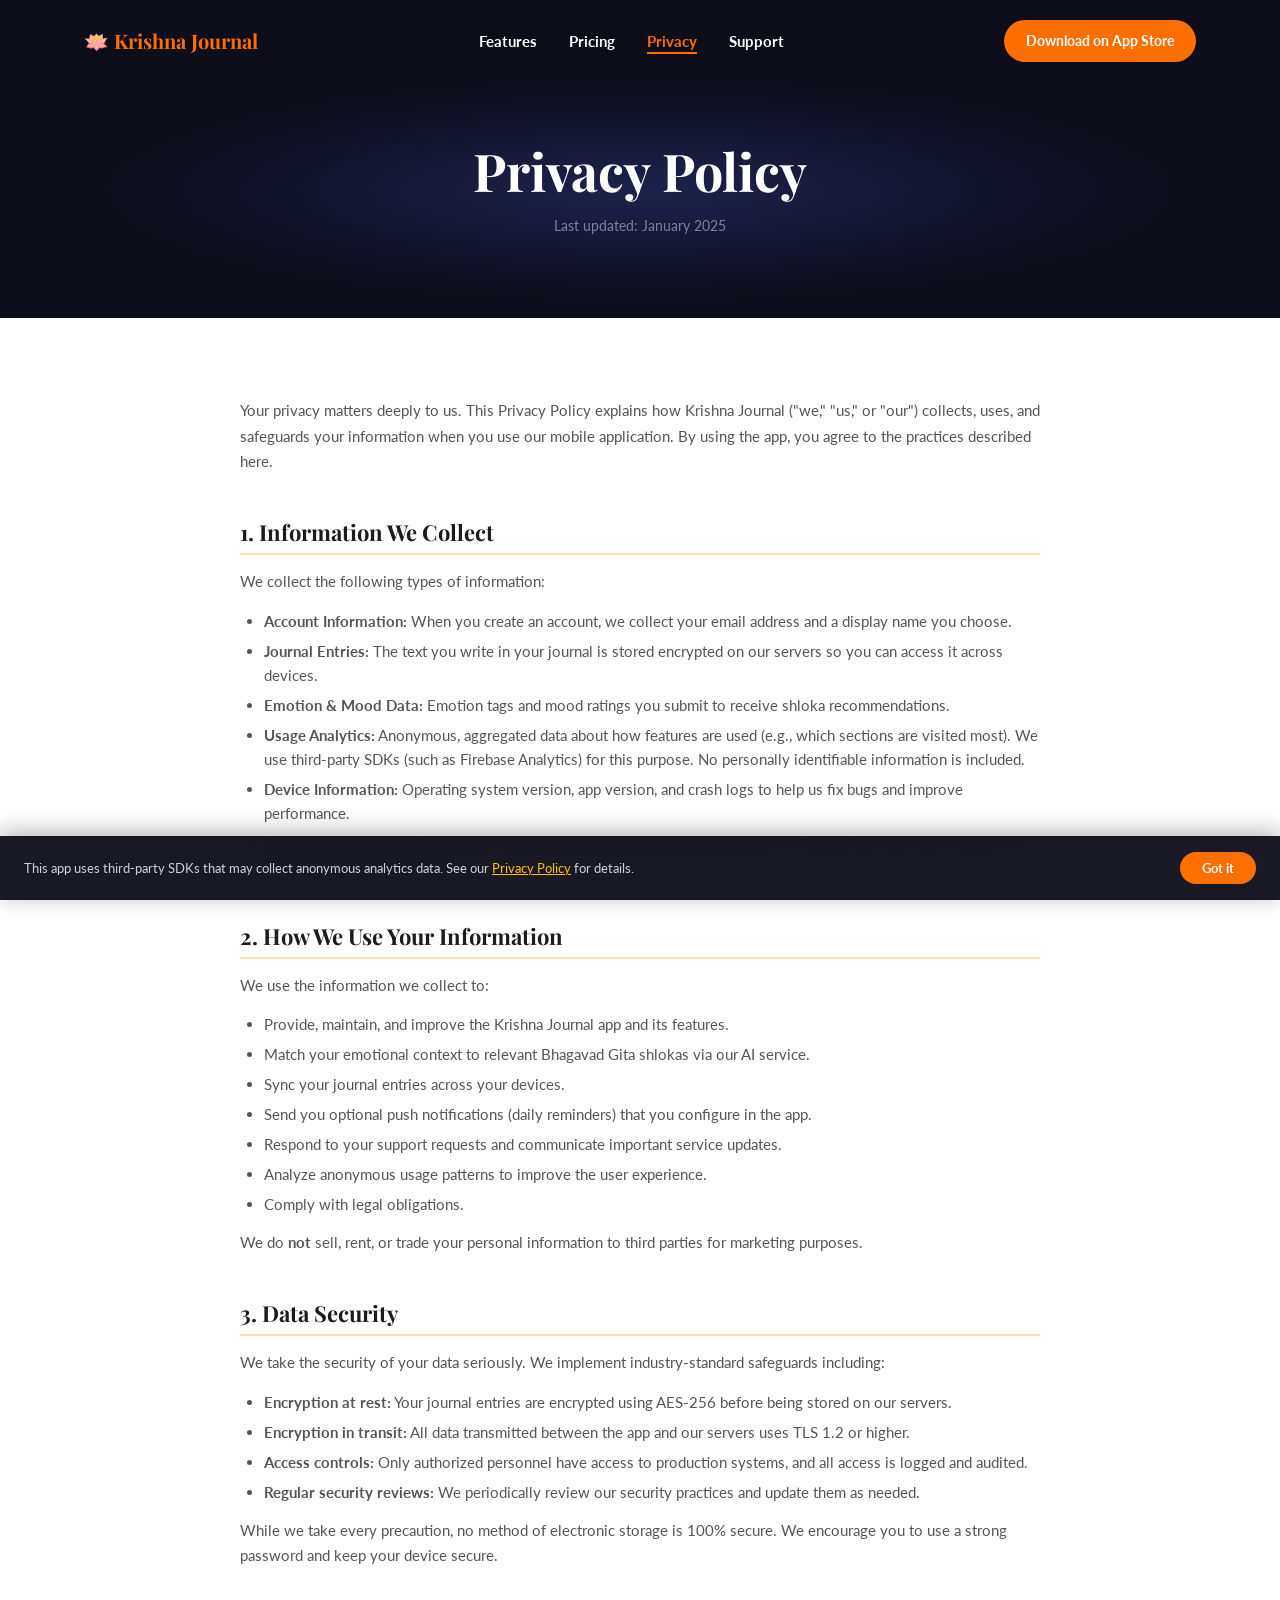
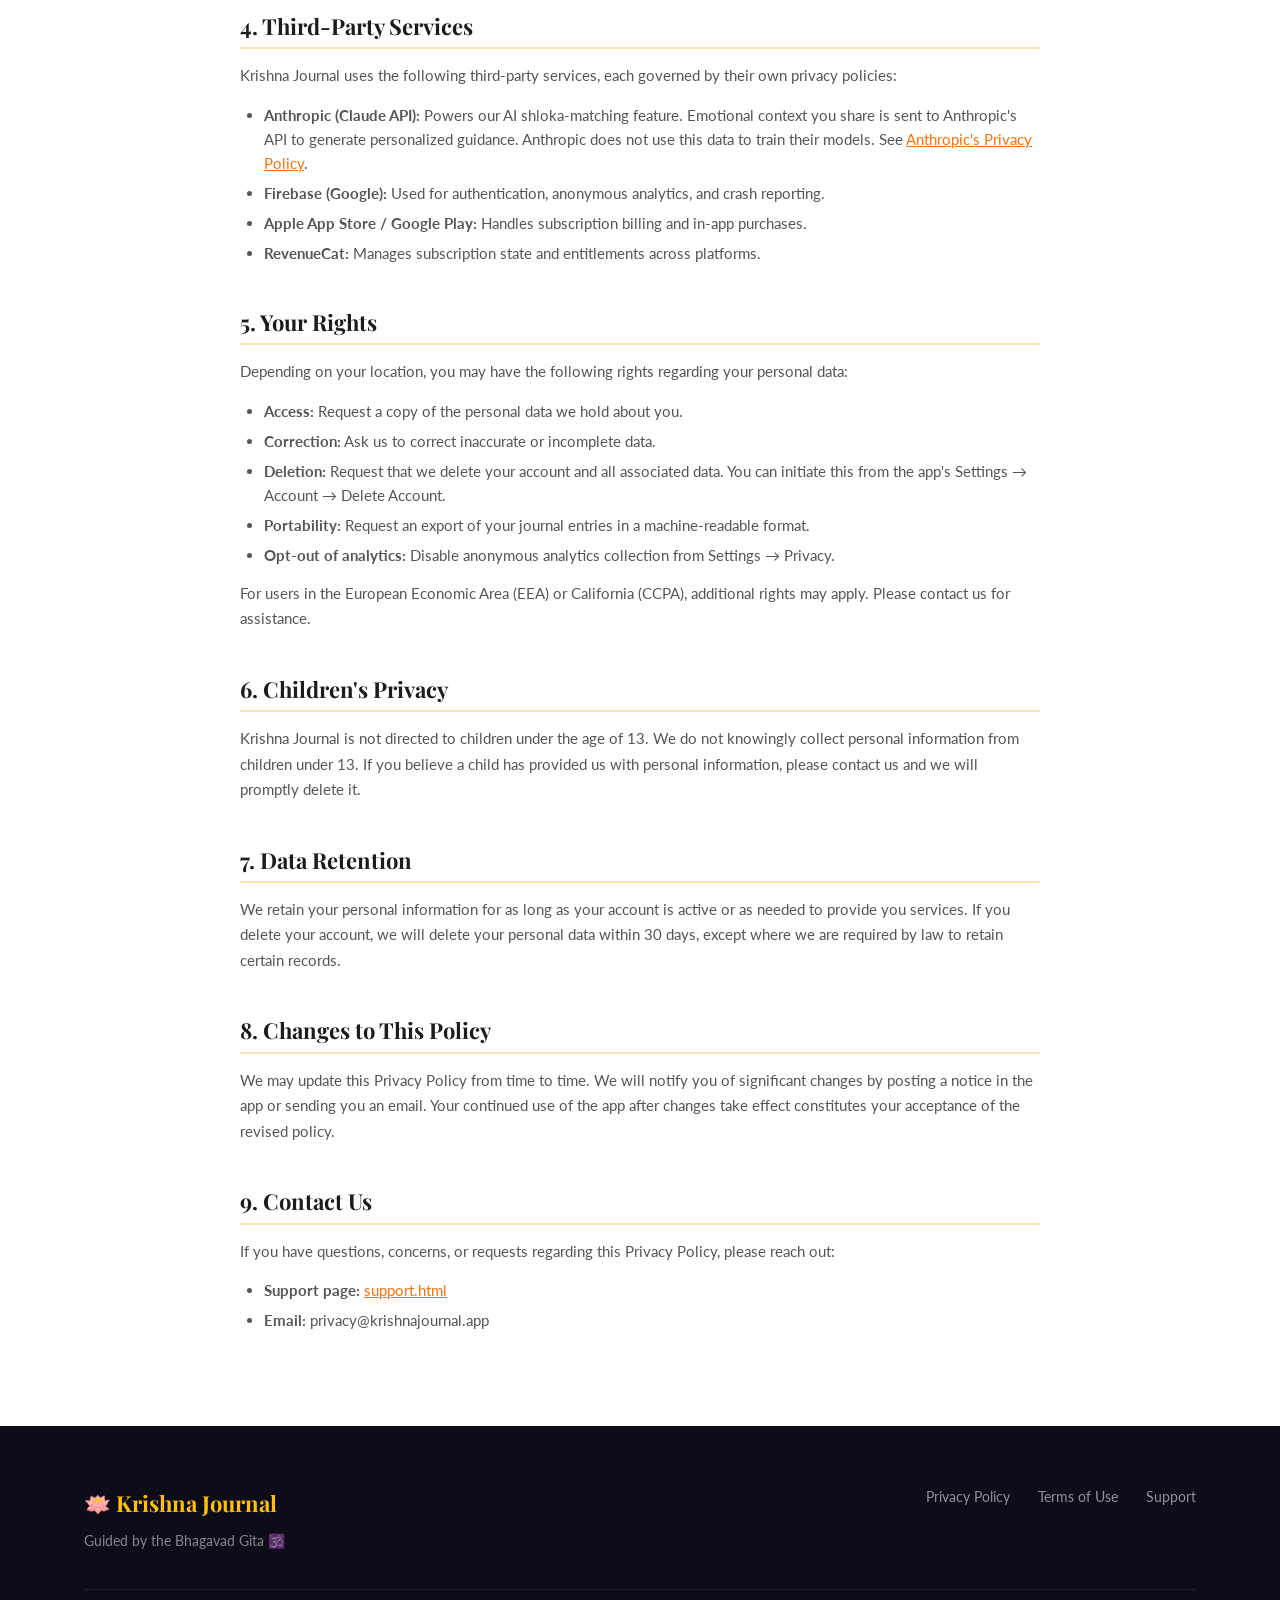
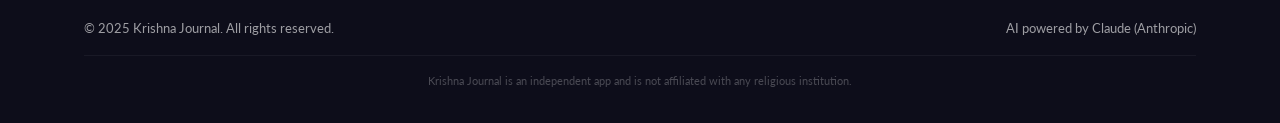
==== commit 9e4fc1e0: "Build complete static marketing website for Krishna Journal - index.html: full landing page with her" ====
--- a/privacy.html
+++ b/privacy.html
@@ -1,163 +1,166 @@
 <!DOCTYPE html>
 <html lang="en">
 <head>
-  <meta charset="UTF-8">
-  <meta name="viewport" content="width=device-width, initial-scale=1.0">
+  <meta charset="UTF-8" />
+  <meta name="viewport" content="width=device-width, initial-scale=1.0" />
   <title>Privacy Policy — Krishna Journal</title>
-  <meta name="description" content="Krishna Journal — Find peace through Bhagavad Gita wisdom. Daily emotional check-ins, personalised shlokas from Lord Krishna, and a spiritual journaling experience in English and Hindi.">
-  <meta name="keywords" content="Krishna Journal, Bhagavad Gita app, spiritual journal, emotion journal, Krishna guidance, Hindi app, shloka app">
-  <meta name="author" content="Krishna Journal">
-
-  <!-- Open Graph -->
-  <meta property="og:type" content="website">
-  <meta property="og:title" content="Krishna Journal — Bhagavad Gita Wisdom for Daily Life">
-  <meta property="og:description" content="Share your emotions. Receive a personal shloka from Lord Krishna. Begin your daily spiritual practice.">
-  <meta property="og:image" content="assets/og-image.png">
-  <meta property="og:url" content="https://chitraguptpandey.github.io/KrishnaJournalWebsite/privacy.html">
-
-  <!-- Twitter Card -->
-  <meta name="twitter:card" content="summary_large_image">
-  <meta name="twitter:title" content="Krishna Journal">
-  <meta name="twitter:description" content="Daily emotional check-ins with Bhagavad Gita wisdom from Lord Krishna.">
-  <meta name="twitter:image" content="assets/og-image.png">
-
-  <!-- Favicon -->
-  <link rel="icon" type="image/svg+xml" href="assets/favicon.svg">
-
-  <!-- Google Fonts -->
-  <link rel="preconnect" href="https://fonts.googleapis.com">
-  <link rel="preconnect" href="https://fonts.gstatic.com" crossorigin>
-  <link href="https://fonts.googleapis.com/css2?family=Playfair+Display:wght@400;700&family=Lato:wght@400;700&display=swap" rel="stylesheet">
-
-  <!-- Stylesheet -->
-  <link rel="stylesheet" href="css/styles.css">
+  <meta name="description" content="Krishna Journal Privacy Policy — how we collect, use, and protect your personal information." />
+  <link rel="icon" type="image/svg+xml" href="assets/favicon.svg" />
+  <link rel="stylesheet" href="css/styles.css" />
 </head>
 <body>
 
   <!-- ── Navigation ──────────────────────────────────────── -->
-  <nav class="navbar" aria-label="Main navigation">
-    <div class="navbar__inner">
-      <a href="index.html" class="navbar__logo">🪷 Krishna Journal</a>
-
-      <button class="navbar__hamburger" aria-label="Toggle navigation menu" aria-expanded="false">
-        <span></span>
-        <span></span>
-        <span></span>
-      </button>
-
-      <ul class="navbar__links">
+  <nav class="navbar" role="navigation" aria-label="Main navigation">
+    <div class="container navbar-inner">
+      <a href="index.html" class="navbar-logo">🪷 Krishna Journal</a>
+      <ul class="navbar-links" role="list">
         <li><a href="index.html#features">Features</a></li>
         <li><a href="index.html#pricing">Pricing</a></li>
         <li><a href="privacy.html">Privacy</a></li>
         <li><a href="support.html">Support</a></li>
       </ul>
-
-      <a href="https://apps.apple.com" class="navbar__cta" target="_blank" rel="noopener">Download on App Store</a>
+      <div class="navbar-cta">
+        <a href="#" class="btn btn-primary">Download on App Store</a>
+      </div>
+      <button class="hamburger" aria-label="Toggle menu" aria-expanded="false">
+        <span></span><span></span><span></span>
+      </button>
     </div>
   </nav>
 
-  <!-- ── Page Hero ────────────────────────────────────────── -->
-  <header class="page-hero page-hero--blue" aria-labelledby="page-title">
-    <h1 class="page-hero__title" id="page-title">Privacy Policy</h1>
-    <p class="page-hero__sub">Last updated: March 2025</p>
-  </header>
+  <!-- Mobile Menu -->
+  <div class="mobile-menu" role="navigation" aria-label="Mobile navigation">
+    <a href="index.html#features">Features</a>
+    <a href="index.html#pricing">Pricing</a>
+    <a href="privacy.html">Privacy</a>
+    <a href="support.html">Support</a>
+    <a href="#" class="btn btn-primary">Download on App Store</a>
+  </div>
 
-  <!-- ── Policy Body ──────────────────────────────────────── -->
-  <main class="policy-body">
+  <main>
 
-    <h2>1. Overview</h2>
-    <p>Krishna Journal is built with your privacy as a top priority. We collect no personal identifying information whatsoever. Your journal entries, emotions, and reflections are stored only on your device and are never transmitted to or stored on our servers.</p>
+    <!-- ── Page Hero ──────────────────────────────────────── -->
+    <section class="page-hero" aria-labelledby="page-title">
+      <div class="container">
+        <h1 id="page-title">Privacy Policy</h1>
+        <p class="page-hero-meta">Last updated: January 2025</p>
+      </div>
+    </section>
 
-    <h2>2. What We Collect</h2>
-    <p>We <strong>do NOT</strong> collect:</p>
-    <ul>
-      <li>Your name, email address, or phone number</li>
-      <li>Your location</li>
-      <li>Your journal entries or emotional data (these stay on your device only)</li>
-      <li>Any account credentials (no accounts required)</li>
-    </ul>
+    <!-- ── Content ────────────────────────────────────────── -->
+    <section class="content-section">
+      <div class="container">
+        <div class="content-body">
 
-    <p>Anonymous data that <strong>MAY</strong> be collected by third-party SDKs (see Section 3):</p>
-    <ul>
-      <li>App crash reports</li>
-      <li>Anonymous purchase and subscription status (no personal identifiers)</li>
-    </ul>
+          <p>Your privacy matters deeply to us. This Privacy Policy explains how Krishna Journal ("we," "us," or "our") collects, uses, and safeguards your information when you use our mobile application. By using the app, you agree to the practices described here.</p>
 
-    <h2>3. Third-Party Services</h2>
-    <p>This app integrates the following third-party services. Please review their privacy policies for full details:</p>
+          <h2>1. Information We Collect</h2>
+          <p>We collect the following types of information:</p>
+          <ul>
+            <li><strong>Account Information:</strong> When you create an account, we collect your email address and a display name you choose.</li>
+            <li><strong>Journal Entries:</strong> The text you write in your journal is stored encrypted on our servers so you can access it across devices.</li>
+            <li><strong>Emotion &amp; Mood Data:</strong> Emotion tags and mood ratings you submit to receive shloka recommendations.</li>
+            <li><strong>Usage Analytics:</strong> Anonymous, aggregated data about how features are used (e.g., which sections are visited most). We use third-party SDKs (such as Firebase Analytics) for this purpose. No personally identifiable information is included.</li>
+            <li><strong>Device Information:</strong> Operating system version, app version, and crash logs to help us fix bugs and improve performance.</li>
+            <li><strong>Purchase Information:</strong> Subscription status processed through Apple App Store or Google Play. We never receive or store full payment card details.</li>
+          </ul>
 
-    <h2 style="font-size:18px; margin-top:24px;">Anthropic (Claude API)</h2>
-    <p>When you request Krishna's guidance, your selected emotion and optional context text are sent over HTTPS to Anthropic's API to generate a response. We do not store this data on our servers. Anthropic may retain API inputs per their own data policy.</p>
-    <p>See: <a href="https://www.anthropic.com/privacy" target="_blank" rel="noopener" style="color:var(--saffron);">anthropic.com/privacy</a></p>
+          <h2>2. How We Use Your Information</h2>
+          <p>We use the information we collect to:</p>
+          <ul>
+            <li>Provide, maintain, and improve the Krishna Journal app and its features.</li>
+            <li>Match your emotional context to relevant Bhagavad Gita shlokas via our AI service.</li>
+            <li>Sync your journal entries across your devices.</li>
+            <li>Send you optional push notifications (daily reminders) that you configure in the app.</li>
+            <li>Respond to your support requests and communicate important service updates.</li>
+            <li>Analyze anonymous usage patterns to improve the user experience.</li>
+            <li>Comply with legal obligations.</li>
+          </ul>
+          <p>We do <strong>not</strong> sell, rent, or trade your personal information to third parties for marketing purposes.</p>
 
-    <h2 style="font-size:18px; margin-top:24px;">RevenueCat</h2>
-    <p>Manages in-app subscriptions and purchase status. Collects anonymous device identifiers and purchase history. No personally identifiable information is shared with RevenueCat.</p>
-    <p>See: <a href="https://www.revenuecat.com/privacy" target="_blank" rel="noopener" style="color:var(--saffron);">revenuecat.com/privacy</a></p>
+          <h2>3. Data Security</h2>
+          <p>We take the security of your data seriously. We implement industry-standard safeguards including:</p>
+          <ul>
+            <li><strong>Encryption at rest:</strong> Your journal entries are encrypted using AES-256 before being stored on our servers.</li>
+            <li><strong>Encryption in transit:</strong> All data transmitted between the app and our servers uses TLS 1.2 or higher.</li>
+            <li><strong>Access controls:</strong> Only authorized personnel have access to production systems, and all access is logged and audited.</li>
+            <li><strong>Regular security reviews:</strong> We periodically review our security practices and update them as needed.</li>
+          </ul>
+          <p>While we take every precaution, no method of electronic storage is 100% secure. We encourage you to use a strong password and keep your device secure.</p>
 
-    <h2 style="font-size:18px; margin-top:24px;">Apple (App Store / StoreKit)</h2>
-    <p>Standard App Store payment processing. Governed entirely by Apple's privacy policy.</p>
-    <p>See: <a href="https://www.apple.com/privacy" target="_blank" rel="noopener" style="color:var(--saffron);">apple.com/privacy</a></p>
+          <h2>4. Third-Party Services</h2>
+          <p>Krishna Journal uses the following third-party services, each governed by their own privacy policies:</p>
+          <ul>
+            <li><strong>Anthropic (Claude API):</strong> Powers our AI shloka-matching feature. Emotional context you share is sent to Anthropic's API to generate personalized guidance. Anthropic does not use this data to train their models. See <a href="https://www.anthropic.com/privacy" target="_blank" rel="noopener noreferrer">Anthropic's Privacy Policy</a>.</li>
+            <li><strong>Firebase (Google):</strong> Used for authentication, anonymous analytics, and crash reporting.</li>
+            <li><strong>Apple App Store / Google Play:</strong> Handles subscription billing and in-app purchases.</li>
+            <li><strong>RevenueCat:</strong> Manages subscription state and entitlements across platforms.</li>
+          </ul>
 
-    <h2>4. Data Storage &amp; Security</h2>
-    <ul>
-      <li>All journal entries and settings are stored locally on your device using encrypted on-device storage</li>
-      <li>No cloud sync or backup is performed by Krishna Journal</li>
-      <li>All API communications use HTTPS encryption</li>
-      <li>You can permanently delete all your data at any time: Open the app → Settings → Danger Zone → Delete All Data</li>
-    </ul>
+          <h2>5. Your Rights</h2>
+          <p>Depending on your location, you may have the following rights regarding your personal data:</p>
+          <ul>
+            <li><strong>Access:</strong> Request a copy of the personal data we hold about you.</li>
+            <li><strong>Correction:</strong> Ask us to correct inaccurate or incomplete data.</li>
+            <li><strong>Deletion:</strong> Request that we delete your account and all associated data. You can initiate this from the app's Settings → Account → Delete Account.</li>
+            <li><strong>Portability:</strong> Request an export of your journal entries in a machine-readable format.</li>
+            <li><strong>Opt-out of analytics:</strong> Disable anonymous analytics collection from Settings → Privacy.</li>
+          </ul>
+          <p>For users in the European Economic Area (EEA) or California (CCPA), additional rights may apply. Please contact us for assistance.</p>
 
-    <h2>5. Children's Privacy</h2>
-    <p>This app is not directed at children under the age of 13. We do not knowingly collect any information from children. If you believe a child has used the app, no data is stored on our end.</p>
+          <h2>6. Children's Privacy</h2>
+          <p>Krishna Journal is not directed to children under the age of 13. We do not knowingly collect personal information from children under 13. If you believe a child has provided us with personal information, please contact us and we will promptly delete it.</p>
 
-    <h2>6. Changes to This Policy</h2>
-    <p>We may update this Privacy Policy from time to time. Any changes will be reflected by the "Last Updated" date at the top of this page. Continued use of the app after changes constitutes acceptance of the updated policy.</p>
+          <h2>7. Data Retention</h2>
+          <p>We retain your personal information for as long as your account is active or as needed to provide you services. If you delete your account, we will delete your personal data within 30 days, except where we are required by law to retain certain records.</p>
 
-    <h2>7. Contact Us</h2>
-    <p>If you have any questions about this Privacy Policy, please contact us:</p>
-    <a href="mailto:cg@prpwebs.com?subject=Krishna%20Journal%20%E2%80%94%20Privacy%20Policy" class="email-btn">
-      <svg width="16" height="16" viewBox="0 0 24 24" fill="none" stroke="currentColor" stroke-width="2" stroke-linecap="round" stroke-linejoin="round" aria-hidden="true">
-        <path d="M4 4h16c1.1 0 2 .9 2 2v12c0 1.1-.9 2-2 2H4c-1.1 0-2-.9-2-2V6c0-1.1.9-2 2-2z"/>
-        <polyline points="22,6 12,13 2,6"/>
-      </svg>
-      cg@prpwebs.com
-    </a>
+          <h2>8. Changes to This Policy</h2>
+          <p>We may update this Privacy Policy from time to time. We will notify you of significant changes by posting a notice in the app or sending you an email. Your continued use of the app after changes take effect constitutes your acceptance of the revised policy.</p>
+
+          <h2>9. Contact Us</h2>
+          <p>If you have questions, concerns, or requests regarding this Privacy Policy, please reach out:</p>
+          <ul>
+            <li><strong>Support page:</strong> <a href="support.html">support.html</a></li>
+            <li><strong>Email:</strong> privacy@krishnajournal.app</li>
+          </ul>
+
+        </div>
+      </div>
+    </section>
 
   </main>
 
-  <!-- ── Footer ────────────────────────────────────────────── -->
+  <!-- ── Footer ──────────────────────────────────────────── -->
   <footer class="footer" role="contentinfo">
     <div class="container">
-      <div class="footer__top">
-        <div class="footer__logo">🪷 Krishna Journal</div>
-        <div class="footer__tagline">Guided by the Bhagavad Gita 🕉️</div>
+      <div class="footer-top">
+        <div class="footer-brand">
+          <div class="footer-logo">🪷 Krishna Journal</div>
+          <p class="footer-tagline">Guided by the Bhagavad Gita 🕉️</p>
+        </div>
+        <nav class="footer-links" aria-label="Footer navigation">
+          <a href="privacy.html">Privacy Policy</a>
+          <a href="terms.html">Terms of Use</a>
+          <a href="support.html">Support</a>
+        </nav>
       </div>
-
-      <nav class="footer__links" aria-label="Footer navigation">
-        <a href="privacy.html">Privacy Policy</a>
-        <a href="terms.html">Terms of Use</a>
-        <a href="support.html">Support</a>
-      </nav>
-
-      <div class="footer__bottom">
-        <span class="footer__copyright">© 2025 Krishna Journal. All rights reserved.</span>
-        <span class="footer__attribution">AI powered by Claude (Anthropic)</span>
+      <div class="footer-bottom">
+        <span class="footer-copy">© 2025 Krishna Journal. All rights reserved.</span>
+        <span class="footer-ai">AI powered by Claude (Anthropic)</span>
       </div>
-
-      <p class="footer__disclaimer">Krishna Journal is an independent app and is not affiliated with any religious institution.</p>
+      <p class="footer-disclaimer">Krishna Journal is an independent app and is not affiliated with any religious institution.</p>
     </div>
   </footer>
 
-  <!-- ── Cookie Notice ─────────────────────────────────────── -->
-  <div class="cookie-notice" role="alert" aria-live="polite">
-    <p class="cookie-notice__text">
-      This app uses third-party SDKs that may collect anonymous analytics data.
-      See our <a href="privacy.html">Privacy Policy</a> for details.
-    </p>
-    <button class="cookie-notice__btn">Got it</button>
+  <!-- Cookie Banner -->
+  <div class="cookie-banner" role="alert" aria-live="polite">
+    <p class="cookie-text">This app uses third-party SDKs that may collect anonymous analytics data. See our <a href="privacy.html">Privacy Policy</a> for details.</p>
+    <button class="cookie-btn">Got it</button>
   </div>
 
-  <!-- ── Back to Top ───────────────────────────────────────── -->
-  <button class="back-to-top" aria-label="Scroll back to top" title="Back to top">↑</button>
+  <!-- Back to Top -->
+  <button class="back-to-top" aria-label="Back to top">↑</button>
 
   <script src="js/main.js"></script>
 </body>
--- a/css/styles.css
+++ b/css/styles.css
@@ -1,9 +1,11 @@
 /* ============================================================
    Krishna Journal — styles.css
-   Design system, shared components, and all page styles
    ============================================================ */
 
-/* ── CSS Custom Properties ─────────────────────────────────── */
+/* Google Fonts */
+@import url('https://fonts.googleapis.com/css2?family=Playfair+Display:wght@400;700&family=Lato:wght@400;700&display=swap');
+
+/* ── CSS Variables ────────────────────────────────────────── */
 :root {
   --saffron: #FF6F00;
   --saffron-light: #FFE0B2;
@@ -21,1634 +23,1000 @@
   --shadow: 0 4px 24px rgba(0, 0, 0, 0.10);
 }
 
-/* ── Reset & Base ───────────────────────────────────────────── */
-*, *::before, *::after {
-  box-sizing: border-box;
-  margin: 0;
-  padding: 0;
-}
-
-html {
-  scroll-behavior: smooth;
-  font-size: 16px;
-}
-
+/* ── Reset / Normalize ────────────────────────────────────── */
+*, *::before, *::after { box-sizing: border-box; margin: 0; padding: 0; }
+html { scroll-behavior: smooth; font-size: 16px; }
 body {
   font-family: 'Lato', sans-serif;
   color: var(--text-dark);
-  background-color: var(--white);
+  background: var(--white);
   line-height: 1.6;
   overflow-x: hidden;
 }
-
-h1, h2, h3, h4, h5, h6 {
+img { display: block; max-width: 100%; }
+a { text-decoration: none; color: inherit; }
+ul { list-style: none; }
+button { cursor: pointer; border: none; background: none; font-family: inherit; }
+input, textarea, select { font-family: inherit; }
+
+/* ── Typography ───────────────────────────────────────────── */
+h1, h2, h3, h4 {
   font-family: 'Playfair Display', serif;
-  line-height: 1.3;
-}
-
-a {
-  text-decoration: none;
-  color: inherit;
-  transition: color 0.2s ease;
-}
-
-img {
-  max-width: 100%;
-  height: auto;
-}
-
-ul {
-  list-style: none;
-}
-
-button {
-  cursor: pointer;
-  font-family: 'Lato', sans-serif;
-  border: none;
-  outline: none;
-}
-
-/* ── Utility ────────────────────────────────────────────────── */
+  line-height: 1.2;
+}
+h1 { font-size: clamp(32px, 5vw, 52px); }
+h2 { font-size: clamp(26px, 3.5vw, 38px); }
+h3 { font-size: clamp(18px, 2vw, 22px); }
+p { line-height: 1.7; }
+
+/* ── Utility ──────────────────────────────────────────────── */
 .container {
-  max-width: 1200px;
+  max-width: 1160px;
   margin: 0 auto;
   padding: 0 24px;
 }
-
-.section-badge {
+.section-label {
   display: inline-block;
-  font-family: 'Lato', sans-serif;
-  font-size: 12px;
-  font-weight: 700;
-  letter-spacing: 1.5px;
+  font-size: 11px;
+  font-weight: 700;
+  letter-spacing: 2px;
   text-transform: uppercase;
-  background: var(--saffron-light);
-  color: var(--saffron);
-  padding: 6px 16px;
-  border-radius: 100px;
-  margin-bottom: 16px;
-}
-
-.section-badge--dark {
-  background: rgba(255, 193, 7, 0.2);
   color: var(--gold);
-}
-
-/* ── Buttons ────────────────────────────────────────────────── */
+  margin-bottom: 12px;
+}
+.section-title {
+  font-family: 'Playfair Display', serif;
+  text-align: center;
+  margin-bottom: 12px;
+}
+.section-subtitle {
+  text-align: center;
+  color: var(--text-medium);
+  font-size: 17px;
+  margin-bottom: 56px;
+}
 .btn {
   display: inline-flex;
   align-items: center;
-  justify-content: center;
   gap: 8px;
-  font-family: 'Lato', sans-serif;
-  font-size: 16px;
-  font-weight: 700;
   padding: 14px 32px;
-  border-radius: 100px;
+  border-radius: 50px;
+  font-size: 15px;
+  font-weight: 700;
   transition: all 0.2s ease;
-  text-decoration: none;
-  cursor: pointer;
-  border: 2px solid transparent;
-}
-
-.btn--primary {
+  white-space: nowrap;
+}
+.btn-primary {
   background: var(--saffron);
   color: var(--white);
-  border-color: var(--saffron);
-}
-
-.btn--primary:hover {
+}
+.btn-primary:hover {
   background: var(--gold-dark);
-  border-color: var(--gold-dark);
   transform: translateY(-2px);
-  box-shadow: 0 6px 20px rgba(255, 111, 0, 0.4);
-}
-
-.btn--outline-gold {
+  box-shadow: 0 8px 24px rgba(255, 111, 0, 0.35);
+}
+.btn-outline-gold {
   background: transparent;
   color: var(--gold);
-  border-color: var(--gold);
-}
-
-.btn--outline-gold:hover {
-  background: rgba(255, 193, 7, 0.1);
-  transform: translateY(-2px);
-}
-
-.btn--outline-saffron {
-  background: transparent;
-  color: var(--saffron);
-  border-color: var(--saffron);
-}
-
-.btn--outline-saffron:hover {
-  background: rgba(255, 111, 0, 0.08);
-  transform: translateY(-2px);
-}
-
-.btn--gold {
+  border: 2px solid var(--gold);
+}
+.btn-outline-gold:hover {
   background: var(--gold);
   color: var(--dark-bg);
-  border-color: var(--gold);
-}
-
-.btn--gold:hover {
-  background: var(--gold-dark);
-  border-color: var(--gold-dark);
   transform: translateY(-2px);
-  box-shadow: 0 6px 20px rgba(255, 193, 7, 0.4);
-}
-
-/* ── Navigation ─────────────────────────────────────────────── */
+}
+.btn-white {
+  background: var(--white);
+  color: var(--saffron);
+}
+.btn-white:hover {
+  background: var(--saffron-light);
+  transform: translateY(-2px);
+  box-shadow: 0 8px 24px rgba(255,255,255,0.25);
+}
+.text-center { text-align: center; }
+
+/* ── Navbar ───────────────────────────────────────────────── */
 .navbar {
   position: fixed;
   top: 0;
   left: 0;
   right: 0;
   z-index: 1000;
-  transition: background 0.3s ease, box-shadow 0.3s ease;
-  padding: 0;
-}
-
+  padding: 20px 0;
+  transition: background 0.3s ease, box-shadow 0.3s ease, padding 0.3s ease;
+}
 .navbar.scrolled {
   background: var(--white);
-  box-shadow: 0 2px 20px rgba(0, 0, 0, 0.1);
-}
-
-.navbar__inner {
-  max-width: 1200px;
-  margin: 0 auto;
-  padding: 0 24px;
-  height: 68px;
+  box-shadow: 0 2px 20px rgba(0, 0, 0, 0.08);
+  padding: 12px 0;
+}
+.navbar-inner {
   display: flex;
   align-items: center;
   justify-content: space-between;
-}
-
-.navbar__logo {
+  gap: 24px;
+}
+.navbar-logo {
   font-family: 'Playfair Display', serif;
-  font-size: 22px;
+  font-size: 20px;
   font-weight: 700;
   color: var(--saffron);
-  text-decoration: none;
+  display: flex;
+  align-items: center;
+  gap: 6px;
   white-space: nowrap;
 }
-
-.navbar__logo:hover {
-  color: var(--gold-dark);
-}
-
-.navbar__links {
-  display: flex;
-  align-items: center;
-  gap: 8px;
-  list-style: none;
-}
-
-.navbar__links a {
-  font-family: 'Lato', sans-serif;
+.navbar-logo:hover { opacity: 0.85; }
+.navbar-links {
+  display: flex;
+  align-items: center;
+  gap: 32px;
+  flex: 1;
+  justify-content: center;
+}
+.navbar-links a {
   font-size: 15px;
   font-weight: 700;
   color: var(--white);
-  padding: 8px 14px;
-  border-radius: 8px;
-  transition: color 0.2s ease, background 0.2s ease;
-}
-
-.navbar.scrolled .navbar__links a {
-  color: var(--text-dark);
-}
-
-.navbar__links a:hover,
-.navbar__links a.active {
-  color: var(--saffron);
-}
-
-.navbar__cta {
-  font-family: 'Lato', sans-serif;
+  transition: color 0.2s ease;
+  position: relative;
+}
+.navbar.scrolled .navbar-links a { color: var(--text-dark); }
+.navbar-links a::after {
+  content: '';
+  position: absolute;
+  bottom: -4px;
+  left: 0;
+  right: 0;
+  height: 2px;
+  background: var(--saffron);
+  transform: scaleX(0);
+  transition: transform 0.2s ease;
+}
+.navbar-links a:hover,
+.navbar-links a.active { color: var(--saffron); }
+.navbar-links a:hover::after,
+.navbar-links a.active::after { transform: scaleX(1); }
+.navbar.scrolled .navbar-links a:hover,
+.navbar.scrolled .navbar-links a.active { color: var(--saffron); }
+.navbar-cta { flex-shrink: 0; }
+.navbar-cta .btn {
+  padding: 10px 22px;
   font-size: 14px;
-  font-weight: 700;
-  color: var(--white);
-  background: var(--saffron);
-  padding: 10px 22px;
-  border-radius: 100px;
-  transition: all 0.2s ease;
-  white-space: nowrap;
-}
-
-.navbar__cta:hover {
-  background: var(--gold-dark);
-  transform: translateY(-1px);
-  box-shadow: 0 4px 12px rgba(255, 111, 0, 0.35);
-  color: var(--white);
-}
-
-.navbar__hamburger {
+}
+.hamburger {
   display: none;
   flex-direction: column;
   gap: 5px;
+  width: 28px;
   cursor: pointer;
   padding: 4px;
-  background: none;
-  border: none;
-}
-
-.navbar__hamburger span {
+}
+.hamburger span {
   display: block;
-  width: 24px;
   height: 2px;
   background: var(--white);
   border-radius: 2px;
   transition: all 0.3s ease;
 }
-
-.navbar.scrolled .navbar__hamburger span {
-  background: var(--text-dark);
-}
-
-/* Mobile nav open state */
-.navbar__hamburger.open span:nth-child(1) {
-  transform: translateY(7px) rotate(45deg);
-}
-
-.navbar__hamburger.open span:nth-child(2) {
-  opacity: 0;
-  transform: scaleX(0);
-}
-
-.navbar__hamburger.open span:nth-child(3) {
-  transform: translateY(-7px) rotate(-45deg);
-}
-
-/* ── Footer ─────────────────────────────────────────────────── */
+.navbar.scrolled .hamburger span { background: var(--text-dark); }
+.hamburger.open span:nth-child(1) { transform: translateY(7px) rotate(45deg); }
+.hamburger.open span:nth-child(2) { opacity: 0; }
+.hamburger.open span:nth-child(3) { transform: translateY(-7px) rotate(-45deg); }
+.mobile-menu {
+  display: none;
+  position: fixed;
+  top: 0;
+  left: 0;
+  right: 0;
+  background: var(--white);
+  padding: 80px 24px 32px;
+  z-index: 999;
+  box-shadow: 0 8px 32px rgba(0,0,0,0.12);
+  flex-direction: column;
+  gap: 0;
+  transform: translateY(-100%);
+  transition: transform 0.35s ease;
+}
+.mobile-menu.open {
+  display: flex;
+  transform: translateY(0);
+}
+.mobile-menu a {
+  display: block;
+  padding: 16px 0;
+  font-size: 18px;
+  font-weight: 700;
+  color: var(--text-dark);
+  border-bottom: 1px solid #f0f0f0;
+  transition: color 0.2s ease;
+}
+.mobile-menu a:last-child { border-bottom: none; }
+.mobile-menu a:hover, .mobile-menu a.active { color: var(--saffron); }
+.mobile-menu .btn { margin-top: 20px; width: 100%; justify-content: center; }
+
+/* ── Hero Section ─────────────────────────────────────────── */
+.hero {
+  min-height: 100vh;
+  background: var(--dark-bg);
+  background-image: radial-gradient(ellipse 70% 60% at 40% 55%, rgba(57, 73, 171, 0.45) 0%, transparent 70%);
+  display: flex;
+  align-items: center;
+  position: relative;
+  overflow: hidden;
+  padding: 120px 0 80px;
+}
+.hero-mandala {
+  position: absolute;
+  right: -60px;
+  top: 50%;
+  transform: translateY(-50%);
+  width: 600px;
+  height: 600px;
+  opacity: 0.06;
+  pointer-events: none;
+}
+.hero-inner {
+  display: grid;
+  grid-template-columns: 60% 40%;
+  gap: 48px;
+  align-items: center;
+}
+.hero-eyebrow {
+  font-size: 11px;
+  font-weight: 700;
+  letter-spacing: 2.5px;
+  text-transform: uppercase;
+  color: var(--gold);
+  margin-bottom: 16px;
+}
+.hero h1 {
+  color: var(--white);
+  margin-bottom: 20px;
+  font-weight: 700;
+}
+.hero-sub {
+  color: var(--saffron-light);
+  font-size: 18px;
+  line-height: 1.7;
+  margin-bottom: 36px;
+  max-width: 520px;
+}
+.hero-actions {
+  display: flex;
+  gap: 16px;
+  flex-wrap: wrap;
+  margin-bottom: 20px;
+}
+.hero-note {
+  font-size: 13px;
+  color: var(--text-light);
+}
+/* iPhone Mockup */
+.hero-mockup {
+  display: flex;
+  justify-content: center;
+  align-items: center;
+}
+.iphone-frame {
+  width: 240px;
+  height: 480px;
+  background: #1a1a2e;
+  border-radius: 36px;
+  border: 3px solid rgba(255,255,255,0.15);
+  box-shadow: 0 32px 80px rgba(0,0,0,0.5), inset 0 0 0 1px rgba(255,255,255,0.05);
+  overflow: hidden;
+  position: relative;
+  flex-shrink: 0;
+}
+.iphone-screen {
+  width: 100%;
+  height: 100%;
+  background: linear-gradient(165deg, var(--krishna-blue) 0%, var(--dark-bg) 100%);
+  display: flex;
+  flex-direction: column;
+  padding: 20px 16px;
+}
+.iphone-notch {
+  width: 80px;
+  height: 20px;
+  background: #1a1a2e;
+  border-radius: 0 0 14px 14px;
+  margin: 0 auto 12px;
+  border: 3px solid rgba(255,255,255,0.1);
+  border-top: none;
+}
+.iphone-header {
+  font-family: 'Playfair Display', serif;
+  font-size: 14px;
+  font-weight: 700;
+  color: var(--saffron);
+  text-align: center;
+  margin-bottom: 20px;
+}
+.iphone-emotion-chip {
+  display: inline-flex;
+  align-items: center;
+  gap: 6px;
+  background: rgba(255, 111, 0, 0.18);
+  border: 1px solid rgba(255, 111, 0, 0.4);
+  color: var(--saffron-light);
+  font-size: 12px;
+  font-weight: 700;
+  padding: 5px 12px;
+  border-radius: 50px;
+  margin-bottom: 16px;
+  align-self: flex-start;
+}
+.iphone-quote-block {
+  background: rgba(255, 193, 7, 0.1);
+  border-left: 3px solid var(--gold);
+  border-radius: 8px;
+  padding: 12px;
+  margin-top: 4px;
+}
+.iphone-quote-label {
+  font-size: 9px;
+  text-transform: uppercase;
+  letter-spacing: 1.5px;
+  color: var(--gold);
+  font-weight: 700;
+  margin-bottom: 6px;
+}
+.iphone-quote-text {
+  font-style: italic;
+  font-size: 11px;
+  color: rgba(255,255,255,0.85);
+  line-height: 1.5;
+}
+.iphone-quote-src {
+  font-size: 9px;
+  color: var(--gold);
+  margin-top: 8px;
+  font-weight: 700;
+}
+.iphone-divider {
+  height: 1px;
+  background: rgba(255,255,255,0.07);
+  margin: 16px 0;
+}
+.iphone-prompt-label {
+  font-size: 10px;
+  color: rgba(255,255,255,0.4);
+  text-transform: uppercase;
+  letter-spacing: 1px;
+  margin-bottom: 6px;
+}
+.iphone-input-mock {
+  background: rgba(255,255,255,0.06);
+  border-radius: 8px;
+  padding: 8px 10px;
+  font-size: 10px;
+  color: rgba(255,255,255,0.3);
+}
+
+/* ── How It Works ─────────────────────────────────────────── */
+.how-it-works {
+  background: var(--cream);
+  padding: 100px 0;
+}
+.steps-grid {
+  display: grid;
+  grid-template-columns: repeat(3, 1fr);
+  gap: 32px;
+  margin-top: 16px;
+}
+.step-card {
+  background: var(--white);
+  border-radius: var(--border-radius);
+  padding: 40px 32px;
+  text-align: center;
+  box-shadow: var(--shadow);
+  transition: transform 0.2s ease, box-shadow 0.2s ease;
+  position: relative;
+}
+.step-card:hover {
+  transform: translateY(-6px);
+  box-shadow: 0 12px 40px rgba(0,0,0,0.12);
+}
+.step-number {
+  width: 52px;
+  height: 52px;
+  background: var(--saffron);
+  color: var(--white);
+  border-radius: 50%;
+  display: flex;
+  align-items: center;
+  justify-content: center;
+  font-family: 'Playfair Display', serif;
+  font-size: 22px;
+  font-weight: 700;
+  margin: 0 auto 20px;
+}
+.step-connector {
+  display: none;
+}
+.step-card h3 { margin-bottom: 10px; }
+.step-card p { color: var(--text-medium); font-size: 15px; }
+
+/* ── Features ─────────────────────────────────────────────── */
+.features {
+  background: var(--white);
+  padding: 100px 0;
+}
+.features-grid {
+  display: grid;
+  grid-template-columns: repeat(3, 1fr);
+  gap: 28px;
+}
+.feature-card {
+  background: var(--white);
+  border: 1.5px solid #F0EFE8;
+  border-radius: var(--border-radius);
+  padding: 36px 28px;
+  transition: transform 0.2s ease, box-shadow 0.2s ease, border-color 0.2s ease;
+}
+.feature-card:hover {
+  transform: translateY(-5px);
+  box-shadow: var(--shadow);
+  border-color: var(--saffron-light);
+}
+.feature-icon {
+  font-size: 36px;
+  margin-bottom: 16px;
+  display: block;
+}
+.feature-card h3 { margin-bottom: 8px; font-size: 18px; }
+.feature-card p { color: var(--text-medium); font-size: 14px; line-height: 1.6; }
+
+/* ── Testimonials ─────────────────────────────────────────── */
+.testimonials {
+  background: var(--cream);
+  padding: 100px 0;
+  overflow: hidden;
+}
+.testimonials-wrapper {
+  position: relative;
+}
+.testimonials-track {
+  display: grid;
+  grid-template-columns: repeat(3, 1fr);
+  gap: 28px;
+  transition: transform 0.4s ease;
+}
+.testimonial-card {
+  background: var(--white);
+  border-radius: var(--border-radius);
+  padding: 36px 32px;
+  box-shadow: var(--shadow);
+  position: relative;
+}
+.testimonial-card::before {
+  content: '\201C';
+  font-family: 'Playfair Display', serif;
+  font-size: 72px;
+  color: var(--saffron-light);
+  position: absolute;
+  top: 12px;
+  left: 24px;
+  line-height: 1;
+}
+.testimonial-quote {
+  font-size: 15px;
+  line-height: 1.7;
+  color: var(--text-medium);
+  margin-bottom: 24px;
+  margin-top: 24px;
+}
+.testimonial-author {
+  display: flex;
+  align-items: center;
+  gap: 12px;
+}
+.testimonial-avatar {
+  width: 44px;
+  height: 44px;
+  border-radius: 50%;
+  background: linear-gradient(135deg, var(--saffron), var(--gold));
+  display: flex;
+  align-items: center;
+  justify-content: center;
+  font-family: 'Playfair Display', serif;
+  font-weight: 700;
+  color: var(--white);
+  font-size: 17px;
+  flex-shrink: 0;
+}
+.testimonial-name { font-weight: 700; font-size: 15px; }
+.testimonial-location { font-size: 13px; color: var(--text-light); }
+.testimonial-stars {
+  color: var(--gold);
+  font-size: 14px;
+  margin-bottom: 4px;
+}
+.carousel-dots {
+  display: none;
+  justify-content: center;
+  gap: 8px;
+  margin-top: 28px;
+}
+.carousel-dot {
+  width: 8px;
+  height: 8px;
+  border-radius: 50%;
+  background: #ddd;
+  cursor: pointer;
+  transition: background 0.2s ease, width 0.2s ease;
+}
+.carousel-dot.active { background: var(--saffron); width: 24px; border-radius: 4px; }
+
+/* ── Pricing ──────────────────────────────────────────────── */
+.pricing {
+  background: var(--white);
+  padding: 100px 0;
+}
+.pricing-toggle {
+  display: flex;
+  align-items: center;
+  justify-content: center;
+  gap: 14px;
+  margin-bottom: 52px;
+}
+.toggle-label {
+  font-weight: 700;
+  font-size: 15px;
+  color: var(--text-medium);
+  transition: color 0.2s ease;
+}
+.toggle-label.active { color: var(--text-dark); }
+.toggle-switch {
+  width: 52px;
+  height: 28px;
+  background: #ddd;
+  border-radius: 14px;
+  position: relative;
+  cursor: pointer;
+  transition: background 0.3s ease;
+}
+.toggle-switch.annual { background: var(--saffron); }
+.toggle-knob {
+  width: 22px;
+  height: 22px;
+  background: var(--white);
+  border-radius: 50%;
+  position: absolute;
+  top: 3px;
+  left: 3px;
+  transition: transform 0.3s ease;
+  box-shadow: 0 2px 6px rgba(0,0,0,0.2);
+}
+.toggle-switch.annual .toggle-knob { transform: translateX(24px); }
+.annual-badge {
+  display: inline-block;
+  background: var(--gold);
+  color: var(--dark-bg);
+  font-size: 11px;
+  font-weight: 700;
+  padding: 3px 10px;
+  border-radius: 50px;
+}
+.pricing-grid {
+  display: grid;
+  grid-template-columns: repeat(2, 1fr);
+  gap: 32px;
+  max-width: 800px;
+  margin: 0 auto;
+}
+.pricing-card {
+  border: 2px solid #F0EFE8;
+  border-radius: var(--border-radius);
+  padding: 44px 40px;
+  transition: transform 0.2s ease, box-shadow 0.2s ease;
+  position: relative;
+}
+.pricing-card:hover { transform: translateY(-4px); box-shadow: var(--shadow); }
+.pricing-card.featured {
+  border-color: var(--saffron);
+  background: linear-gradient(160deg, #fff9f0 0%, var(--white) 100%);
+}
+.pricing-badge {
+  position: absolute;
+  top: -14px;
+  left: 50%;
+  transform: translateX(-50%);
+  background: var(--saffron);
+  color: var(--white);
+  font-size: 12px;
+  font-weight: 700;
+  padding: 4px 18px;
+  border-radius: 50px;
+  white-space: nowrap;
+}
+.pricing-plan { font-size: 13px; font-weight: 700; text-transform: uppercase; letter-spacing: 1.5px; color: var(--text-light); margin-bottom: 8px; }
+.pricing-price {
+  font-family: 'Playfair Display', serif;
+  font-size: 48px;
+  font-weight: 700;
+  color: var(--text-dark);
+  line-height: 1;
+  margin-bottom: 4px;
+}
+.pricing-price sup { font-size: 24px; vertical-align: super; }
+.pricing-period { font-size: 14px; color: var(--text-light); margin-bottom: 28px; }
+.pricing-features { margin-bottom: 32px; }
+.pricing-features li {
+  display: flex;
+  align-items: flex-start;
+  gap: 10px;
+  padding: 8px 0;
+  font-size: 14px;
+  color: var(--text-medium);
+  border-bottom: 1px solid #f5f5f0;
+}
+.pricing-features li:last-child { border-bottom: none; }
+.pricing-check { color: var(--saffron); font-size: 16px; flex-shrink: 0; margin-top: 1px; }
+.pricing-x { color: #ccc; font-size: 16px; flex-shrink: 0; margin-top: 1px; }
+.pricing-card .btn { width: 100%; justify-content: center; }
+
+/* ── CTA Banner ───────────────────────────────────────────── */
+.cta-banner {
+  background: var(--krishna-blue);
+  background-image: linear-gradient(135deg, rgba(255,193,7,0.12) 0%, transparent 60%);
+  padding: 100px 0;
+  text-align: center;
+  position: relative;
+  overflow: hidden;
+}
+.cta-banner-mandala {
+  position: absolute;
+  right: -40px;
+  bottom: -40px;
+  width: 360px;
+  height: 360px;
+  opacity: 0.04;
+  pointer-events: none;
+}
+.cta-banner h2 { color: var(--white); margin-bottom: 16px; }
+.cta-banner-sub {
+  color: var(--saffron-light);
+  font-size: 18px;
+  margin-bottom: 40px;
+  max-width: 520px;
+  margin-left: auto;
+  margin-right: auto;
+}
+.cta-banner-note { color: rgba(255,255,255,0.45); font-size: 13px; margin-top: 16px; }
+
+/* ── Footer ───────────────────────────────────────────────── */
 .footer {
   background: var(--dark-bg);
-  padding: 56px 0 24px;
-}
-
-.footer__top {
-  display: flex;
-  flex-direction: column;
-  align-items: center;
+  padding: 60px 0 32px;
+  color: rgba(255,255,255,0.6);
+}
+.footer-top {
+  display: flex;
+  align-items: flex-start;
+  justify-content: space-between;
+  padding-bottom: 36px;
+  border-bottom: 1px solid rgba(255,255,255,0.07);
+  gap: 32px;
+  flex-wrap: wrap;
+}
+.footer-brand {}
+.footer-logo {
+  font-family: 'Playfair Display', serif;
+  font-size: 22px;
+  font-weight: 700;
+  color: var(--gold);
+  display: flex;
+  align-items: center;
+  gap: 6px;
+  margin-bottom: 8px;
+}
+.footer-tagline { font-size: 14px; color: rgba(255,255,255,0.5); }
+.footer-links {
+  display: flex;
+  gap: 28px;
+  align-items: center;
+  flex-wrap: wrap;
+}
+.footer-links a {
+  font-size: 14px;
+  color: rgba(255,255,255,0.55);
+  transition: color 0.2s ease;
+}
+.footer-links a:hover { color: var(--gold); }
+.footer-bottom {
+  display: flex;
+  align-items: center;
+  justify-content: space-between;
+  padding-top: 28px;
+  flex-wrap: wrap;
+  gap: 12px;
+}
+.footer-copy { font-size: 13px; }
+.footer-ai { font-size: 13px; }
+.footer-disclaimer {
+  width: 100%;
   text-align: center;
-  margin-bottom: 32px;
-}
-
-.footer__logo {
-  font-family: 'Playfair Display', serif;
-  font-size: 26px;
-  font-weight: 700;
-  color: var(--gold);
-  margin-bottom: 8px;
-}
-
-.footer__tagline {
-  font-family: 'Lato', sans-serif;
-  font-size: 15px;
-  color: rgba(255, 193, 7, 0.7);
-}
-
-.footer__links {
-  display: flex;
-  justify-content: center;
-  flex-wrap: wrap;
-  gap: 8px 24px;
-  margin-bottom: 28px;
-  padding-bottom: 28px;
-  border-bottom: 1px solid rgba(255, 255, 255, 0.1);
-}
-
-.footer__links a {
-  font-family: 'Lato', sans-serif;
-  font-size: 14px;
-  color: rgba(255, 255, 255, 0.6);
-  transition: color 0.2s ease;
-}
-
-.footer__links a:hover {
-  color: var(--gold);
-}
-
-.footer__bottom {
-  display: flex;
-  justify-content: space-between;
-  align-items: center;
-  flex-wrap: wrap;
-  gap: 8px;
-  margin-bottom: 20px;
-}
-
-.footer__copyright,
-.footer__attribution {
-  font-family: 'Lato', sans-serif;
-  font-size: 13px;
-  color: rgba(255, 255, 255, 0.4);
-}
-
-.footer__disclaimer {
-  text-align: center;
-  font-family: 'Lato', sans-serif;
-  font-size: 12px;
-  color: rgba(255, 255, 255, 0.25);
+  font-size: 11px;
+  color: rgba(255,255,255,0.25);
   padding-top: 16px;
-  border-top: 1px solid rgba(255, 255, 255, 0.06);
-}
-
-/* ── Cookie Notice ───────────────────────────────────────────── */
-.cookie-notice {
+  border-top: 1px solid rgba(255,255,255,0.05);
+  margin-top: 16px;
+}
+
+/* ── Cookie Banner ────────────────────────────────────────── */
+.cookie-banner {
   position: fixed;
   bottom: 0;
   left: 0;
   right: 0;
-  z-index: 2000;
   background: rgba(13, 13, 26, 0.95);
   backdrop-filter: blur(8px);
-  padding: 14px 24px;
+  color: var(--white);
+  padding: 16px 24px;
+  z-index: 9000;
   display: flex;
   align-items: center;
   justify-content: space-between;
-  gap: 16px;
+  gap: 20px;
   flex-wrap: wrap;
-  border-top: 1px solid rgba(255, 255, 255, 0.1);
-  transform: translateY(0);
-  transition: transform 0.3s ease;
-}
-
-.cookie-notice.hidden {
+  box-shadow: 0 -4px 24px rgba(0,0,0,0.3);
   transform: translateY(100%);
-  pointer-events: none;
-}
-
-.cookie-notice__text {
-  font-family: 'Lato', sans-serif;
-  font-size: 13px;
-  color: rgba(255, 255, 255, 0.8);
-  flex: 1;
-  min-width: 200px;
-}
-
-.cookie-notice__text a {
-  color: var(--gold);
-  text-decoration: underline;
-}
-
-.cookie-notice__btn {
-  font-family: 'Lato', sans-serif;
-  font-size: 13px;
-  font-weight: 700;
+  transition: transform 0.4s ease;
+}
+.cookie-banner.visible { transform: translateY(0); }
+.cookie-text { font-size: 13px; color: rgba(255,255,255,0.8); flex: 1; min-width: 200px; }
+.cookie-text a { color: var(--gold); text-decoration: underline; }
+.cookie-btn {
   background: var(--saffron);
   color: var(--white);
-  padding: 8px 20px;
-  border-radius: 100px;
+  font-size: 13px;
+  font-weight: 700;
+  padding: 8px 22px;
+  border-radius: 50px;
+  cursor: pointer;
+  transition: background 0.2s ease;
+  flex-shrink: 0;
   border: none;
-  cursor: pointer;
-  white-space: nowrap;
-  transition: background 0.2s ease;
-}
-
-.cookie-notice__btn:hover {
-  background: var(--gold-dark);
-}
-
-/* ── Back to Top ─────────────────────────────────────────────── */
+}
+.cookie-btn:hover { background: var(--gold-dark); }
+
+/* ── Back to Top ──────────────────────────────────────────── */
 .back-to-top {
   position: fixed;
-  bottom: 80px;
-  right: 28px;
-  z-index: 999;
-  width: 48px;
-  height: 48px;
+  bottom: 32px;
+  right: 32px;
+  width: 46px;
+  height: 46px;
   background: var(--saffron);
   color: var(--white);
+  border-radius: 50%;
+  display: flex;
+  align-items: center;
+  justify-content: center;
+  font-size: 20px;
+  z-index: 800;
+  box-shadow: 0 4px 16px rgba(255, 111, 0, 0.4);
+  opacity: 0;
+  transform: translateY(12px);
+  transition: opacity 0.3s ease, transform 0.3s ease, background 0.2s ease;
+  pointer-events: none;
+  cursor: pointer;
   border: none;
-  border-radius: 50%;
-  font-size: 20px;
-  display: flex;
-  align-items: center;
-  justify-content: center;
-  cursor: pointer;
-  opacity: 0;
-  visibility: hidden;
-  transform: translateY(12px);
-  transition: all 0.3s ease;
-  box-shadow: 0 4px 16px rgba(255, 111, 0, 0.4);
-}
-
-.back-to-top.visible {
-  opacity: 1;
-  visibility: visible;
-  transform: translateY(0);
-}
-
-.back-to-top:hover {
-  background: var(--gold-dark);
-  transform: translateY(-3px);
-  box-shadow: 0 8px 20px rgba(255, 111, 0, 0.5);
-}
-
-/* ── Hero Section ───────────────────────────────────────────── */
-.hero {
-  min-height: 100vh;
+}
+.back-to-top.visible { opacity: 1; transform: translateY(0); pointer-events: auto; }
+.back-to-top:hover { background: var(--gold-dark); }
+
+/* ── Inner Page Hero ──────────────────────────────────────── */
+.page-hero {
   background: var(--dark-bg);
-  background: radial-gradient(ellipse at 50% 40%, var(--krishna-blue-mid) 0%, var(--dark-bg) 70%);
-  display: flex;
-  align-items: center;
-  padding: 100px 0 60px;
-  position: relative;
-  overflow: hidden;
-}
-
-.hero__mandala {
-  position: absolute;
-  right: -80px;
-  top: 50%;
-  transform: translateY(-50%);
-  width: 55%;
-  opacity: 0.06;
-  pointer-events: none;
-}
-
-.hero__inner {
-  max-width: 1200px;
+  background-image: radial-gradient(ellipse 60% 50% at 50% 60%, rgba(57,73,171,0.35) 0%, transparent 70%);
+  padding: 140px 0 80px;
+  text-align: center;
+}
+.page-hero h1 { color: var(--white); margin-bottom: 12px; }
+.page-hero-meta { color: rgba(255,255,255,0.45); font-size: 14px; }
+
+/* ── Legal / Content Pages ────────────────────────────────── */
+.content-section {
+  padding: 80px 0;
+}
+.content-body {
+  max-width: 800px;
   margin: 0 auto;
-  padding: 0 24px;
-  display: flex;
-  align-items: center;
-  gap: 48px;
-  width: 100%;
-}
-
-.hero__content {
-  flex: 0 0 60%;
-  max-width: 60%;
-}
-
-.hero__eyebrow {
-  font-family: 'Lato', sans-serif;
-  font-size: 12px;
-  font-weight: 700;
-  letter-spacing: 2px;
-  text-transform: uppercase;
-  color: var(--gold);
-  margin-bottom: 20px;
-}
-
-.hero__title {
-  font-family: 'Playfair Display', serif;
-  font-size: 52px;
-  font-weight: 700;
-  color: var(--white);
-  line-height: 1.2;
-  margin-bottom: 24px;
-}
-
-.hero__subtitle {
-  font-family: 'Lato', sans-serif;
-  font-size: 18px;
-  color: var(--saffron-light);
-  line-height: 1.7;
-  margin-bottom: 36px;
-  max-width: 520px;
-}
-
-.hero__buttons {
-  display: flex;
-  gap: 16px;
-  flex-wrap: wrap;
-  margin-bottom: 20px;
-}
-
-.hero__small-text {
-  font-family: 'Lato', sans-serif;
-  font-size: 13px;
-  color: var(--text-light);
-}
-
-/* iPhone Mockup */
-.hero__mockup {
-  flex: 0 0 40%;
-  max-width: 40%;
-  display: flex;
-  justify-content: center;
-  align-items: center;
-}
-
-.iphone-mockup {
-  width: 240px;
-  height: 480px;
-  border-radius: 36px;
-  background: linear-gradient(160deg, var(--krishna-blue) 0%, var(--dark-bg) 100%);
-  padding: 20px 16px;
-  box-shadow:
-    0 0 0 2px rgba(255, 255, 255, 0.1),
-    0 0 60px 12px rgba(57, 73, 171, 0.5),
-    0 24px 48px rgba(0, 0, 0, 0.5);
-  display: flex;
-  flex-direction: column;
-  gap: 16px;
-  position: relative;
-  overflow: hidden;
-}
-
-.iphone-mockup::before {
-  content: '';
-  position: absolute;
-  top: 12px;
-  left: 50%;
-  transform: translateX(-50%);
-  width: 80px;
-  height: 6px;
-  background: rgba(255, 255, 255, 0.15);
-  border-radius: 3px;
-}
-
-.iphone-screen__header {
-  font-family: 'Lato', sans-serif;
-  font-size: 14px;
-  font-weight: 700;
-  color: var(--saffron);
-  text-align: center;
-  margin-top: 12px;
-  letter-spacing: 0.5px;
-}
-
-.iphone-screen__chip {
-  display: inline-block;
-  background: rgba(255, 111, 0, 0.15);
-  border: 1px solid rgba(255, 111, 0, 0.4);
-  color: var(--saffron-light);
-  font-family: 'Lato', sans-serif;
-  font-size: 13px;
-  font-weight: 700;
-  padding: 6px 14px;
-  border-radius: 100px;
-  align-self: flex-start;
-}
-
-.iphone-screen__quote-block {
-  background: rgba(255, 193, 7, 0.08);
-  border: 1px solid rgba(255, 193, 7, 0.25);
-  border-radius: 12px;
-  padding: 16px;
-}
-
-.iphone-screen__quote-label {
-  font-family: 'Lato', sans-serif;
-  font-size: 10px;
-  font-weight: 700;
-  letter-spacing: 1.5px;
-  color: var(--gold);
-  text-transform: uppercase;
-  margin-bottom: 10px;
-}
-
-.iphone-screen__quote-text {
-  font-family: 'Playfair Display', serif;
-  font-size: 12px;
-  font-style: italic;
-  color: rgba(255, 255, 255, 0.9);
-  line-height: 1.7;
-  margin-bottom: 10px;
-}
-
-.iphone-screen__quote-ref {
-  font-family: 'Lato', sans-serif;
-  font-size: 11px;
-  color: var(--gold);
-  font-weight: 700;
-}
-
-/* ── How It Works Section ────────────────────────────────────── */
-.how-it-works {
+}
+.content-body h2 {
+  font-size: 22px;
+  color: var(--text-dark);
+  margin-top: 44px;
+  margin-bottom: 14px;
+  padding-bottom: 8px;
+  border-bottom: 2px solid var(--saffron-light);
+}
+.content-body h2:first-child { margin-top: 0; }
+.content-body p {
+  color: var(--text-medium);
+  font-size: 15px;
+  margin-bottom: 14px;
+}
+.content-body ul {
+  list-style: disc;
+  padding-left: 24px;
+  margin-bottom: 14px;
+}
+.content-body ul li {
+  color: var(--text-medium);
+  font-size: 15px;
+  margin-bottom: 6px;
+}
+.content-body a { color: var(--saffron); text-decoration: underline; }
+
+/* ── FAQ Accordion ────────────────────────────────────────── */
+.faq-section {
   background: var(--cream);
   padding: 100px 0;
-  text-align: center;
-}
-
-.how-it-works__header {
-  margin-bottom: 64px;
-}
-
-.how-it-works__title {
-  font-family: 'Playfair Display', serif;
-  font-size: 40px;
-  color: var(--krishna-blue);
-  margin-top: 12px;
-}
-
-.steps {
-  display: flex;
-  align-items: flex-start;
-  gap: 0;
-  justify-content: center;
-}
-
-.step-card {
+}
+.faq-list {
+  max-width: 800px;
+  margin: 0 auto;
+}
+.faq-item {
   background: var(--white);
   border-radius: var(--border-radius);
-  box-shadow: var(--shadow);
-  padding: 36px 32px;
-  text-align: center;
-  flex: 1;
-  max-width: 300px;
-}
-
-.step-card__number {
-  font-family: 'Playfair Display', serif;
-  font-size: 48px;
-  font-weight: 700;
-  color: var(--saffron-light);
   margin-bottom: 12px;
-  line-height: 1;
-}
-
-.step-card__icon {
-  font-size: 32px;
-  margin-bottom: 16px;
-}
-
-.step-card__title {
-  font-family: 'Playfair Display', serif;
-  font-size: 20px;
-  color: var(--krishna-blue);
-  margin-bottom: 12px;
-}
-
-.step-card__text {
-  font-family: 'Lato', sans-serif;
-  font-size: 15px;
-  color: var(--text-medium);
-  line-height: 1.7;
-}
-
-.step-arrow {
-  font-size: 28px;
-  color: var(--gold);
-  flex: 0 0 auto;
-  padding: 0 4px;
-  align-self: center;
-  margin-top: -20px;
-}
-
-/* ── Features Section ────────────────────────────────────────── */
-.features {
-  background: var(--white);
-  padding: 100px 0;
-  text-align: center;
-}
-
-.features__header {
-  margin-bottom: 56px;
-}
-
-.features__title {
-  font-family: 'Playfair Display', serif;
-  font-size: 40px;
-  color: var(--krishna-blue);
-  margin-top: 12px;
-}
-
-.features__grid {
-  display: grid;
-  grid-template-columns: repeat(3, 1fr);
-  gap: 24px;
-}
-
-.feature-card {
-  background: var(--white);
-  border: 1px solid #eeeeee;
-  border-radius: var(--border-radius);
-  padding: 32px 28px;
-  text-align: left;
-  transition: all 0.2s ease;
-}
-
-.feature-card:hover {
-  border-color: var(--saffron);
-  transform: translateY(-4px);
-  box-shadow: var(--shadow);
-}
-
-.feature-card__icon {
-  font-size: 36px;
-  margin-bottom: 16px;
-}
-
-.feature-card__title {
-  font-family: 'Playfair Display', serif;
-  font-size: 20px;
-  color: var(--krishna-blue);
-  margin-bottom: 10px;
-}
-
-.feature-card__text {
-  font-family: 'Lato', sans-serif;
-  font-size: 15px;
-  color: var(--text-medium);
-  line-height: 1.7;
-}
-
-/* ── Testimonials Section ────────────────────────────────────── */
-.testimonials {
-  background: linear-gradient(135deg, var(--krishna-blue) 0%, var(--krishna-blue-mid) 100%);
-  padding: 100px 0;
-  text-align: center;
   overflow: hidden;
-}
-
-.testimonials__header {
-  margin-bottom: 56px;
-}
-
-.testimonials__title {
-  font-family: 'Playfair Display', serif;
-  font-size: 40px;
-  color: var(--white);
-  margin-top: 12px;
-}
-
-.carousel {
-  position: relative;
-  max-width: 760px;
-  margin: 0 auto;
-}
-
-.carousel__track {
-  overflow: hidden;
-  position: relative;
-}
-
-.carousel__slide {
-  display: none;
-  padding: 0 20px;
-  opacity: 0;
-  transition: opacity 0.5s ease;
-}
-
-.carousel__slide.active {
-  display: block;
-  opacity: 1;
-}
-
-.carousel__quote-mark {
-  font-family: 'Playfair Display', serif;
-  font-size: 96px;
-  color: var(--gold);
-  line-height: 0.6;
-  margin-bottom: 24px;
-  opacity: 0.6;
-}
-
-.carousel__quote-text {
-  font-family: 'Lato', sans-serif;
-  font-size: 20px;
-  font-style: italic;
-  color: var(--white);
-  line-height: 1.8;
-  margin-bottom: 24px;
-}
-
-.carousel__attribution {
-  font-family: 'Lato', sans-serif;
-  font-size: 14px;
-  color: var(--gold);
-  font-weight: 700;
-}
-
-.carousel__dots {
-  display: flex;
-  justify-content: center;
-  gap: 10px;
-  margin-top: 36px;
-}
-
-.carousel__dot {
-  width: 10px;
-  height: 10px;
-  border-radius: 50%;
-  background: rgba(255, 255, 255, 0.3);
-  border: none;
-  cursor: pointer;
-  transition: all 0.3s ease;
-  padding: 0;
-}
-
-.carousel__dot.active {
-  background: var(--gold);
-  transform: scale(1.3);
-}
-
-/* ── Pricing Section ─────────────────────────────────────────── */
-.pricing {
-  background: var(--cream);
-  padding: 100px 0;
-  text-align: center;
-}
-
-.pricing__header {
-  margin-bottom: 16px;
-}
-
-.pricing__title {
-  font-family: 'Playfair Display', serif;
-  font-size: 40px;
-  color: var(--krishna-blue);
-  margin-top: 12px;
-}
-
-.pricing__subtitle {
-  font-family: 'Lato', sans-serif;
-  font-size: 17px;
-  color: var(--text-medium);
-  margin-bottom: 56px;
-}
-
-.pricing__cards {
-  display: flex;
-  justify-content: center;
-  align-items: center;
-  gap: 32px;
-  flex-wrap: wrap;
-}
-
-.pricing-card {
-  background: var(--white);
-  border: 1.5px solid #dddddd;
-  border-radius: var(--border-radius);
-  padding: 40px 36px;
-  flex: 0 0 320px;
-  max-width: 360px;
-  text-align: left;
+  box-shadow: 0 2px 12px rgba(0,0,0,0.05);
   transition: box-shadow 0.2s ease;
-  position: relative;
-}
-
-.pricing-card:hover {
-  box-shadow: var(--shadow);
-}
-
-.pricing-card--pro {
-  background: linear-gradient(150deg, var(--krishna-blue) 0%, var(--krishna-blue-mid) 100%);
-  border-color: transparent;
-  color: var(--white);
-}
-
-.pricing-card__badge {
-  position: absolute;
-  top: -14px;
-  right: 24px;
-  background: var(--gold);
-  color: var(--dark-bg);
-  font-family: 'Lato', sans-serif;
-  font-size: 12px;
-  font-weight: 700;
-  padding: 5px 14px;
-  border-radius: 100px;
-}
-
-.pricing-card__label {
-  font-family: 'Lato', sans-serif;
-  font-size: 13px;
-  font-weight: 700;
-  letter-spacing: 1px;
-  text-transform: uppercase;
-  color: var(--text-light);
-  margin-bottom: 8px;
-}
-
-.pricing-card--pro .pricing-card__label {
-  color: var(--gold);
-}
-
-.pricing-card__name {
-  font-family: 'Playfair Display', serif;
-  font-size: 26px;
-  font-weight: 700;
-  color: var(--text-dark);
-  margin-bottom: 4px;
-}
-
-.pricing-card--pro .pricing-card__name {
-  color: var(--white);
-}
-
-.pricing-card__price {
-  font-family: 'Playfair Display', serif;
-  font-size: 48px;
-  font-weight: 700;
-  color: var(--krishna-blue);
-  line-height: 1.1;
-  margin: 16px 0 4px;
-}
-
-.pricing-card--pro .pricing-card__price {
-  color: var(--white);
-}
-
-.pricing-card__price-sub {
-  font-family: 'Lato', sans-serif;
-  font-size: 14px;
-  color: var(--text-light);
-  margin-bottom: 24px;
-}
-
-.pricing-card--pro .pricing-card__price-sub {
-  color: rgba(255, 255, 255, 0.6);
-}
-
-/* Pricing Toggle */
-.pricing__toggle {
-  display: flex;
-  background: rgba(255, 255, 255, 0.15);
-  border-radius: 100px;
-  padding: 4px;
-  margin-bottom: 8px;
-  width: fit-content;
-}
-
-.pricing__toggle-btn {
-  font-family: 'Lato', sans-serif;
-  font-size: 13px;
-  font-weight: 700;
-  padding: 8px 20px;
-  border-radius: 100px;
-  border: none;
-  background: transparent;
-  color: rgba(255, 255, 255, 0.7);
-  cursor: pointer;
-  transition: all 0.2s ease;
-}
-
-.pricing__toggle-btn.active {
-  background: var(--white);
-  color: var(--krishna-blue);
-}
-
-.pricing__save-tag {
-  display: inline-block;
-  background: var(--gold);
-  color: var(--dark-bg);
-  font-family: 'Lato', sans-serif;
-  font-size: 11px;
-  font-weight: 700;
-  padding: 2px 8px;
-  border-radius: 100px;
-  margin-left: 8px;
-  vertical-align: middle;
-}
-
-.pricing__lifetime {
-  font-family: 'Lato', sans-serif;
-  font-size: 14px;
-  color: rgba(255, 255, 255, 0.75);
-  margin-bottom: 24px;
-  border-top: 1px solid rgba(255, 255, 255, 0.15);
-  padding-top: 12px;
-}
-
-.pricing-card__features {
-  list-style: none;
-  margin-bottom: 28px;
-}
-
-.pricing-card__features li {
-  font-family: 'Lato', sans-serif;
-  font-size: 15px;
-  color: var(--text-medium);
-  padding: 8px 0;
-  border-bottom: 1px solid #f0f0f0;
-  display: flex;
-  align-items: center;
-  gap: 10px;
-}
-
-.pricing-card--pro .pricing-card__features li {
-  color: rgba(255, 255, 255, 0.85);
-  border-bottom-color: rgba(255, 255, 255, 0.1);
-}
-
-.pricing-card__features .check {
-  color: #4CAF50;
-  font-size: 16px;
-  flex-shrink: 0;
-}
-
-.pricing-card--pro .pricing-card__features .check {
-  color: var(--gold);
-}
-
-.pricing-card__features .cross {
-  color: #ccc;
-  font-size: 16px;
-  flex-shrink: 0;
-}
-
-.pricing-card__note {
-  font-family: 'Lato', sans-serif;
-  font-size: 13px;
-  color: rgba(255, 255, 255, 0.5);
-  margin-top: 12px;
-  line-height: 1.5;
-}
-
-/* Price display states */
-.price-monthly,
-.price-yearly {
-  transition: opacity 0.2s ease;
-}
-
-.price-yearly.hidden,
-.price-monthly.hidden {
-  display: none;
-}
-
-/* ── Download CTA Banner ─────────────────────────────────────── */
-.download-cta {
-  background: linear-gradient(135deg, var(--saffron) 0%, var(--gold) 100%);
-  padding: 96px 24px;
-  text-align: center;
-}
-
-.download-cta__title {
-  font-family: 'Playfair Display', serif;
-  font-size: 36px;
-  color: var(--white);
-  margin-bottom: 16px;
-}
-
-.download-cta__subtitle {
-  font-family: 'Lato', sans-serif;
-  font-size: 16px;
-  color: rgba(255, 255, 255, 0.85);
-  margin-bottom: 40px;
-  max-width: 540px;
-  margin-left: auto;
-  margin-right: auto;
-}
-
-.download-cta__buttons {
-  display: flex;
-  justify-content: center;
-  align-items: center;
-  gap: 20px;
-  flex-wrap: wrap;
-}
-
-.store-btn {
-  display: inline-flex;
-  align-items: center;
-  gap: 12px;
-  background: #000000;
-  color: var(--white);
-  padding: 14px 24px;
-  border-radius: 12px;
-  font-family: 'Lato', sans-serif;
-  text-decoration: none;
-  transition: all 0.2s ease;
-  min-width: 200px;
-}
-
-.store-btn:hover {
-  background: #1a1a1a;
-  transform: translateY(-2px);
-  box-shadow: 0 8px 24px rgba(0, 0, 0, 0.25);
-}
-
-.store-btn__text {
-  display: flex;
-  flex-direction: column;
-  text-align: left;
-}
-
-.store-btn__sub {
-  font-size: 11px;
-  font-weight: 400;
-  opacity: 0.75;
-  letter-spacing: 0.3px;
-}
-
-.store-btn__name {
-  font-size: 17px;
-  font-weight: 700;
-}
-
-.store-btn--coming-soon {
-  opacity: 0.5;
-  cursor: not-allowed;
-  position: relative;
-}
-
-.store-btn--coming-soon:hover {
-  transform: none;
-  box-shadow: none;
-}
-
-.coming-soon-badge {
-  position: absolute;
-  top: -10px;
-  right: -10px;
-  background: var(--gold-dark);
-  color: var(--white);
-  font-family: 'Lato', sans-serif;
-  font-size: 10px;
-  font-weight: 700;
-  padding: 3px 8px;
-  border-radius: 100px;
-  letter-spacing: 0.5px;
-}
-
-/* ── Page Hero (inner pages) ─────────────────────────────────── */
-.page-hero {
-  padding: 120px 24px 60px;
-  text-align: center;
-}
-
-.page-hero--blue {
-  background: linear-gradient(135deg, var(--krishna-blue) 0%, var(--krishna-blue-mid) 100%);
-}
-
-.page-hero--cream {
-  background: var(--cream);
-}
-
-.page-hero__title {
-  font-family: 'Playfair Display', serif;
-  font-size: 48px;
-  font-weight: 700;
-  margin-bottom: 12px;
-}
-
-.page-hero--blue .page-hero__title {
-  color: var(--white);
-}
-
-.page-hero--cream .page-hero__title {
-  color: var(--krishna-blue);
-}
-
-.page-hero__sub {
-  font-family: 'Lato', sans-serif;
-  font-size: 16px;
-}
-
-.page-hero--blue .page-hero__sub {
-  color: rgba(255, 255, 255, 0.7);
-}
-
-.page-hero--cream .page-hero__sub {
-  color: var(--text-medium);
-}
-
-/* ── Policy / Terms Content ──────────────────────────────────── */
-.policy-body {
-  max-width: 760px;
-  margin: 0 auto;
-  padding: 64px 24px 100px;
-}
-
-.policy-body h2 {
-  font-family: 'Playfair Display', serif;
-  font-size: 24px;
-  color: var(--krishna-blue);
-  margin: 40px 0 14px;
-}
-
-.policy-body p {
-  font-family: 'Lato', sans-serif;
-  font-size: 16px;
-  color: var(--text-medium);
-  line-height: 1.8;
-  margin-bottom: 16px;
-}
-
-.policy-body ul {
-  list-style: disc;
-  margin: 8px 0 16px 24px;
-}
-
-.policy-body ul li {
-  font-family: 'Lato', sans-serif;
-  font-size: 16px;
-  color: var(--text-medium);
-  line-height: 1.8;
-  margin-bottom: 4px;
-}
-
-.policy-body .notice-box {
-  background: #FFF3E0;
-  border-left: 4px solid var(--saffron);
-  padding: 16px 20px;
-  border-radius: 0 8px 8px 0;
-  margin: 20px 0;
-}
-
-.policy-body .notice-box p {
-  margin-bottom: 0;
-  color: var(--text-dark);
-}
-
-.policy-body .notice-box strong {
-  color: var(--saffron);
-}
-
-.email-btn {
-  display: inline-flex;
-  align-items: center;
-  gap: 8px;
-  background: var(--krishna-blue);
-  color: var(--white);
-  font-family: 'Lato', sans-serif;
-  font-size: 14px;
-  font-weight: 700;
-  padding: 12px 24px;
-  border-radius: 100px;
-  text-decoration: none;
-  margin-top: 8px;
-  transition: all 0.2s ease;
-}
-
-.email-btn:hover {
-  background: var(--krishna-blue-mid);
-  transform: translateY(-2px);
-  box-shadow: 0 4px 16px rgba(26, 35, 126, 0.3);
-  color: var(--white);
-}
-
-/* ── FAQ Accordion ───────────────────────────────────────────── */
-.faq-section {
-  padding: 80px 0;
-  background: var(--white);
-}
-
-.faq-section h2 {
-  font-family: 'Playfair Display', serif;
-  font-size: 36px;
-  color: var(--krishna-blue);
-  margin-bottom: 40px;
-  text-align: center;
-}
-
-.faq-list {
-  max-width: 760px;
-  margin: 0 auto;
-}
-
-.faq-item {
-  border-bottom: 1px solid #eeeeee;
-}
-
-.faq-item:first-child {
-  border-top: 1px solid #eeeeee;
-}
-
+}
+.faq-item.open { box-shadow: 0 4px 24px rgba(0,0,0,0.10); }
 .faq-question {
   width: 100%;
   text-align: left;
+  padding: 22px 28px;
+  font-size: 16px;
+  font-weight: 700;
+  color: var(--text-dark);
   background: none;
   border: none;
-  padding: 22px 0;
-  display: flex;
+  cursor: pointer;
+  display: flex;
+  align-items: center;
   justify-content: space-between;
-  align-items: center;
   gap: 16px;
-  cursor: pointer;
-  font-family: 'Lato', sans-serif;
-  font-size: 16px;
-  font-weight: 700;
-  color: var(--text-dark);
   transition: color 0.2s ease;
 }
-
-.faq-question:hover {
+.faq-question:hover { color: var(--saffron); }
+.faq-item.open .faq-question { color: var(--saffron); }
+.faq-icon {
+  width: 28px;
+  height: 28px;
+  border-radius: 50%;
+  background: var(--saffron-light);
   color: var(--saffron);
-}
-
-.faq-question.open {
-  color: var(--krishna-blue);
-}
-
-.faq-chevron {
+  display: flex;
+  align-items: center;
+  justify-content: center;
+  font-size: 18px;
+  font-weight: 400;
   flex-shrink: 0;
-  width: 20px;
-  height: 20px;
-  color: var(--text-light);
-  transition: transform 0.3s ease;
-}
-
-.faq-question.open .faq-chevron {
-  transform: rotate(180deg);
-  color: var(--krishna-blue);
-}
-
+  transition: transform 0.3s ease, background 0.2s ease;
+  line-height: 1;
+}
+.faq-item.open .faq-icon {
+  transform: rotate(45deg);
+  background: var(--saffron);
+  color: var(--white);
+}
 .faq-answer {
   max-height: 0;
   overflow: hidden;
-  transition: max-height 0.35s ease;
-}
-
-.faq-answer__inner {
-  padding: 0 0 24px;
-  font-family: 'Lato', sans-serif;
-  font-size: 15px;
-  color: var(--text-medium);
-  line-height: 1.8;
-}
-
-/* ── Contact Form ────────────────────────────────────────────── */
+  transition: max-height 0.35s ease, padding 0.35s ease;
+  padding: 0 28px;
+}
+.faq-item.open .faq-answer {
+  max-height: 400px;
+  padding: 0 28px 22px;
+}
+.faq-answer p { color: var(--text-medium); font-size: 15px; line-height: 1.7; }
+
+/* ── Contact Form ─────────────────────────────────────────── */
 .contact-section {
-  padding: 80px 0 100px;
-  background: var(--cream);
-}
-
-.contact-section h2 {
-  font-family: 'Playfair Display', serif;
-  font-size: 36px;
-  color: var(--krishna-blue);
-  margin-bottom: 8px;
+  background: var(--white);
+  padding: 100px 0;
+}
+.contact-inner {
+  max-width: 640px;
+  margin: 0 auto;
   text-align: center;
 }
-
-.contact-section__sub {
-  font-family: 'Lato', sans-serif;
-  font-size: 16px;
-  color: var(--text-medium);
-  text-align: center;
-  margin-bottom: 40px;
-}
-
-.contact-form {
-  max-width: 560px;
-  margin: 0 auto;
-  background: var(--white);
-  border-radius: var(--border-radius);
-  box-shadow: var(--shadow);
-  padding: 40px;
-}
-
-.form-group {
-  margin-bottom: 20px;
-}
-
+.contact-inner .section-title { margin-bottom: 8px; }
+.contact-inner .section-subtitle { margin-bottom: 44px; }
+.contact-form { text-align: left; }
+.form-group { margin-bottom: 20px; }
 .form-group label {
   display: block;
-  font-family: 'Lato', sans-serif;
   font-size: 14px;
   font-weight: 700;
   color: var(--text-dark);
-  margin-bottom: 6px;
-}
-
+  margin-bottom: 7px;
+}
 .form-group input,
 .form-group textarea {
   width: 100%;
-  padding: 12px 16px;
-  border: 1.5px solid #e0e0e0;
+  padding: 13px 16px;
+  border: 1.5px solid #E0E0E0;
   border-radius: 10px;
-  font-family: 'Lato', sans-serif;
   font-size: 15px;
   color: var(--text-dark);
   background: var(--white);
   transition: border-color 0.2s ease, box-shadow 0.2s ease;
   outline: none;
-  resize: vertical;
-}
-
+}
 .form-group input:focus,
 .form-group textarea:focus {
   border-color: var(--saffron);
   box-shadow: 0 0 0 3px rgba(255, 111, 0, 0.12);
 }
-
-.form-submit {
-  width: 100%;
-  padding: 15px;
-  background: var(--saffron);
-  color: var(--white);
-  font-family: 'Lato', sans-serif;
+.form-group textarea { resize: vertical; min-height: 140px; }
+.contact-form .btn { width: 100%; justify-content: center; margin-top: 8px; }
+.form-success {
+  display: none;
+  text-align: center;
+  padding: 32px;
+  background: #f0fff4;
+  border-radius: var(--border-radius);
+  color: #2d6a4f;
+  font-weight: 700;
   font-size: 16px;
-  font-weight: 700;
-  border: none;
-  border-radius: 100px;
-  cursor: pointer;
-  transition: all 0.2s ease;
-}
-
-.form-submit:hover {
-  background: var(--gold-dark);
-  transform: translateY(-2px);
-  box-shadow: 0 6px 20px rgba(255, 111, 0, 0.35);
-}
-
-.contact-form__note {
-  text-align: center;
-  font-family: 'Lato', sans-serif;
-  font-size: 13px;
-  color: var(--text-light);
-  margin-top: 16px;
-  line-height: 1.6;
-}
-
-.contact-form__note a {
-  color: var(--saffron);
-  text-decoration: underline;
-}
-
-/* ── Responsive — Tablet ─────────────────────────────────────── */
-@media (max-width: 1024px) {
-  .features__grid {
-    grid-template-columns: repeat(2, 1fr);
-  }
-
-  .hero__title {
-    font-size: 44px;
-  }
-}
-
-/* ── Responsive — Mobile ─────────────────────────────────────── */
+}
+
+/* ── Responsive: 768px ────────────────────────────────────── */
 @media (max-width: 768px) {
-  /* Navbar */
-  .navbar__hamburger {
-    display: flex;
-  }
-
-  .navbar__links {
-    display: none;
-    position: absolute;
-    top: 68px;
-    left: 0;
-    right: 0;
-    background: var(--white);
-    flex-direction: column;
-    align-items: flex-start;
-    padding: 12px 24px 20px;
-    box-shadow: 0 8px 24px rgba(0, 0, 0, 0.12);
-    gap: 0;
-  }
-
-  .navbar__links.open {
-    display: flex;
-  }
-
-  .navbar__links li {
-    width: 100%;
-  }
-
-  .navbar__links a {
-    color: var(--text-dark) !important;
-    display: block;
-    padding: 12px 0;
-    width: 100%;
-    border-bottom: 1px solid #f0f0f0;
-  }
-
-  .navbar__links li:last-child a {
-    border-bottom: none;
-  }
-
-  .navbar__cta {
-    display: none;
-  }
-
-  /* Hero */
-  .hero {
-    padding: 90px 0 60px;
-  }
-
-  .hero__inner {
-    flex-direction: column;
-    gap: 48px;
-  }
-
-  .hero__content {
-    flex: none;
-    max-width: 100%;
+  .navbar-links, .navbar-cta { display: none; }
+  .hamburger { display: flex; }
+
+  .hero { padding: 100px 0 60px; }
+  .hero-inner {
+    grid-template-columns: 1fr;
     text-align: center;
   }
-
-  .hero__title {
-    font-size: 36px;
+  .hero-sub { margin-left: auto; margin-right: auto; }
+  .hero-actions { justify-content: center; }
+  .hero-note { text-align: center; }
+  .hero-mockup { display: none; }
+  .hero-mandala { width: 300px; height: 300px; opacity: 0.04; right: -80px; }
+
+  .steps-grid { grid-template-columns: 1fr; gap: 20px; }
+  .features-grid { grid-template-columns: repeat(2, 1fr); }
+
+  .testimonials-track {
+    grid-template-columns: 1fr;
+    gap: 20px;
   }
-
-  .hero__subtitle {
-    font-size: 16px;
-    margin: 0 auto 32px;
-  }
-
-  .hero__buttons {
-    justify-content: center;
-  }
-
-  .hero__mockup {
-    flex: none;
-    max-width: 100%;
-  }
-
-  .iphone-mockup {
-    width: 200px;
-    height: 400px;
-  }
-
-  /* Steps */
-  .steps {
-    flex-direction: column;
-    align-items: center;
-    gap: 24px;
-  }
-
-  .step-card {
-    max-width: 100%;
-    width: 100%;
-  }
-
-  .step-arrow {
-    display: none;
-  }
-
-  /* Features */
-  .features__grid {
-    grid-template-columns: 1fr;
-  }
-
-  /* Pricing */
-  .pricing__cards {
-    flex-direction: column;
-    align-items: center;
-  }
-
-  .pricing-card {
-    flex: none;
-    width: 100%;
-    max-width: 400px;
-  }
-
-  /* Download CTA */
-  .download-cta__title {
-    font-size: 28px;
-  }
-
-  .download-cta__buttons {
-    flex-direction: column;
-    align-items: center;
-  }
-
-  .store-btn {
-    width: 100%;
-    max-width: 280px;
-    justify-content: center;
-  }
-
-  /* Page hero */
-  .page-hero__title {
-    font-size: 36px;
-  }
-
-  /* Carousel */
-  .carousel__quote-text {
-    font-size: 17px;
-  }
-
-  /* Sections */
-  .how-it-works,
-  .features,
-  .testimonials,
-  .pricing {
-    padding: 72px 0;
-  }
-
-  .how-it-works__title,
-  .features__title,
-  .testimonials__title,
-  .pricing__title {
-    font-size: 32px;
-  }
-
-  /* Footer */
-  .footer__bottom {
-    flex-direction: column;
-    text-align: center;
-  }
-}
-
+  .testimonial-card:not(:first-child) { display: none; }
+  .carousel-dots { display: flex; }
+
+  .pricing-grid { grid-template-columns: 1fr; max-width: 400px; }
+
+  .footer-top { flex-direction: column; align-items: flex-start; gap: 24px; }
+  .footer-bottom { flex-direction: column; align-items: flex-start; }
+
+  .back-to-top { bottom: 24px; right: 20px; }
+}
+
+/* ── Responsive: 480px ────────────────────────────────────── */
 @media (max-width: 480px) {
-  .hero__title {
-    font-size: 30px;
-  }
-
-  .hero__buttons {
-    flex-direction: column;
-    width: 100%;
-  }
-
-  .hero__buttons .btn {
-    width: 100%;
-    text-align: center;
-  }
-
-  .contact-form {
-    padding: 28px 20px;
-  }
-
-  .policy-body {
-    padding: 40px 20px 80px;
-  }
-}
+  .features-grid { grid-template-columns: 1fr; }
+  .hero-actions { flex-direction: column; width: 100%; }
+  .hero-actions .btn { width: 100%; justify-content: center; }
+  .btn { padding: 13px 24px; }
+  .pricing-card { padding: 36px 24px; }
+  .faq-question { padding: 18px 20px; font-size: 15px; }
+  .faq-answer { padding: 0 20px; }
+  .faq-item.open .faq-answer { padding: 0 20px 18px; }
+  .content-body h2 { font-size: 19px; }
+  .cookie-banner { flex-direction: column; align-items: flex-start; }
+}
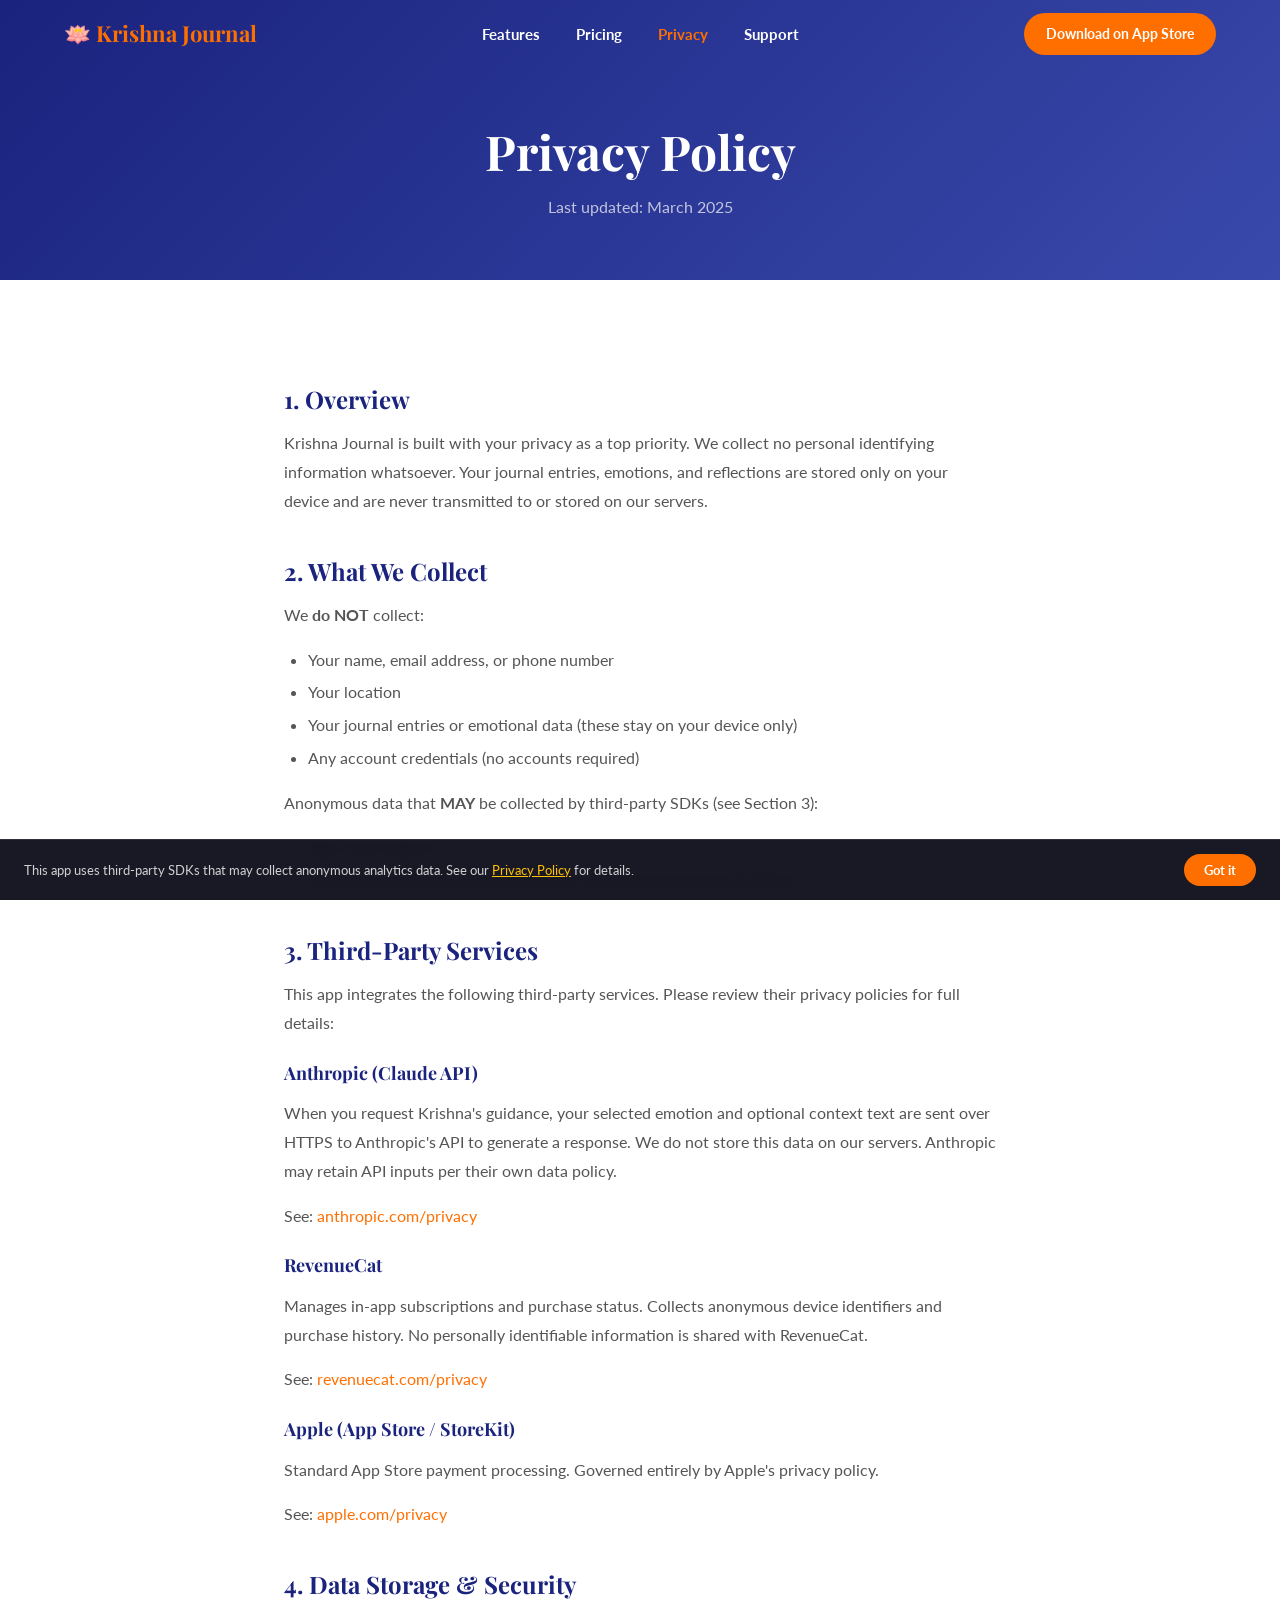
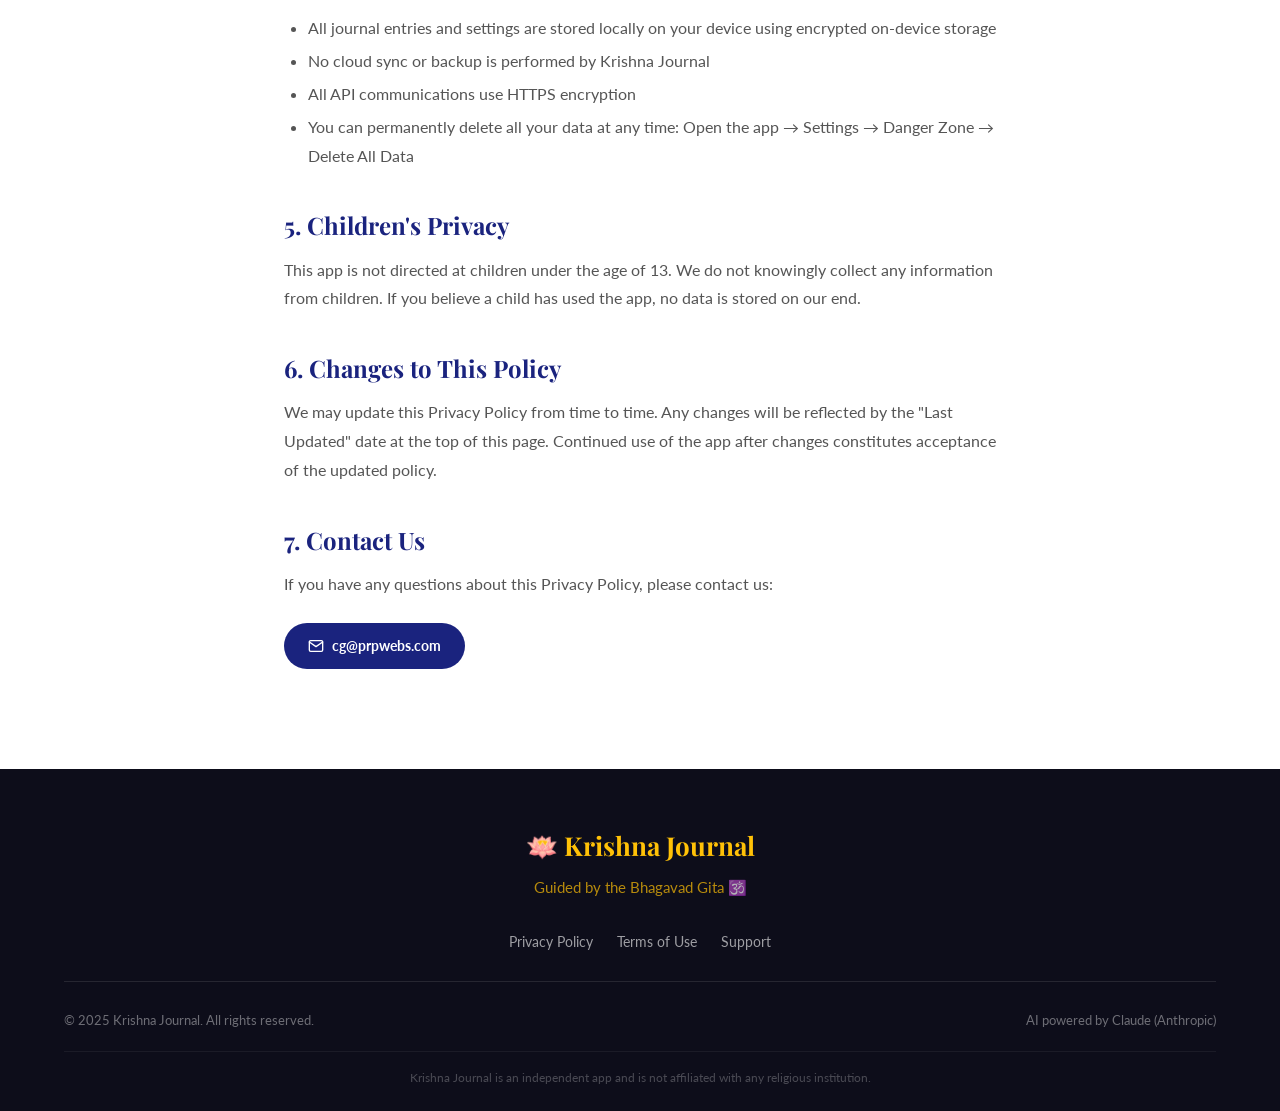
==== commit 18648718: "Merge pull request #1 from chitraguptpandey/copilot/build-static-marketing-website Build complete st" ====
--- a/privacy.html
+++ b/privacy.html
@@ -1,166 +1,163 @@
 <!DOCTYPE html>
 <html lang="en">
 <head>
-  <meta charset="UTF-8" />
-  <meta name="viewport" content="width=device-width, initial-scale=1.0" />
+  <meta charset="UTF-8">
+  <meta name="viewport" content="width=device-width, initial-scale=1.0">
   <title>Privacy Policy — Krishna Journal</title>
-  <meta name="description" content="Krishna Journal Privacy Policy — how we collect, use, and protect your personal information." />
-  <link rel="icon" type="image/svg+xml" href="assets/favicon.svg" />
-  <link rel="stylesheet" href="css/styles.css" />
+  <meta name="description" content="Krishna Journal — Find peace through Bhagavad Gita wisdom. Daily emotional check-ins, personalised shlokas from Lord Krishna, and a spiritual journaling experience in English and Hindi.">
+  <meta name="keywords" content="Krishna Journal, Bhagavad Gita app, spiritual journal, emotion journal, Krishna guidance, Hindi app, shloka app">
+  <meta name="author" content="Krishna Journal">
+
+  <!-- Open Graph -->
+  <meta property="og:type" content="website">
+  <meta property="og:title" content="Krishna Journal — Bhagavad Gita Wisdom for Daily Life">
+  <meta property="og:description" content="Share your emotions. Receive a personal shloka from Lord Krishna. Begin your daily spiritual practice.">
+  <meta property="og:image" content="assets/og-image.png">
+  <meta property="og:url" content="https://chitraguptpandey.github.io/KrishnaJournalWebsite/privacy.html">
+
+  <!-- Twitter Card -->
+  <meta name="twitter:card" content="summary_large_image">
+  <meta name="twitter:title" content="Krishna Journal">
+  <meta name="twitter:description" content="Daily emotional check-ins with Bhagavad Gita wisdom from Lord Krishna.">
+  <meta name="twitter:image" content="assets/og-image.png">
+
+  <!-- Favicon -->
+  <link rel="icon" type="image/svg+xml" href="assets/favicon.svg">
+
+  <!-- Google Fonts -->
+  <link rel="preconnect" href="https://fonts.googleapis.com">
+  <link rel="preconnect" href="https://fonts.gstatic.com" crossorigin>
+  <link href="https://fonts.googleapis.com/css2?family=Playfair+Display:wght@400;700&family=Lato:wght@400;700&display=swap" rel="stylesheet">
+
+  <!-- Stylesheet -->
+  <link rel="stylesheet" href="css/styles.css">
 </head>
 <body>
 
   <!-- ── Navigation ──────────────────────────────────────── -->
-  <nav class="navbar" role="navigation" aria-label="Main navigation">
-    <div class="container navbar-inner">
-      <a href="index.html" class="navbar-logo">🪷 Krishna Journal</a>
-      <ul class="navbar-links" role="list">
+  <nav class="navbar" aria-label="Main navigation">
+    <div class="navbar__inner">
+      <a href="index.html" class="navbar__logo">🪷 Krishna Journal</a>
+
+      <button class="navbar__hamburger" aria-label="Toggle navigation menu" aria-expanded="false">
+        <span></span>
+        <span></span>
+        <span></span>
+      </button>
+
+      <ul class="navbar__links">
         <li><a href="index.html#features">Features</a></li>
         <li><a href="index.html#pricing">Pricing</a></li>
         <li><a href="privacy.html">Privacy</a></li>
         <li><a href="support.html">Support</a></li>
       </ul>
-      <div class="navbar-cta">
-        <a href="#" class="btn btn-primary">Download on App Store</a>
-      </div>
-      <button class="hamburger" aria-label="Toggle menu" aria-expanded="false">
-        <span></span><span></span><span></span>
-      </button>
+
+      <a href="https://apps.apple.com" class="navbar__cta" target="_blank" rel="noopener">Download on App Store</a>
     </div>
   </nav>
 
-  <!-- Mobile Menu -->
-  <div class="mobile-menu" role="navigation" aria-label="Mobile navigation">
-    <a href="index.html#features">Features</a>
-    <a href="index.html#pricing">Pricing</a>
-    <a href="privacy.html">Privacy</a>
-    <a href="support.html">Support</a>
-    <a href="#" class="btn btn-primary">Download on App Store</a>
-  </div>
+  <!-- ── Page Hero ────────────────────────────────────────── -->
+  <header class="page-hero page-hero--blue" aria-labelledby="page-title">
+    <h1 class="page-hero__title" id="page-title">Privacy Policy</h1>
+    <p class="page-hero__sub">Last updated: March 2025</p>
+  </header>
 
-  <main>
+  <!-- ── Policy Body ──────────────────────────────────────── -->
+  <main class="policy-body">
 
-    <!-- ── Page Hero ──────────────────────────────────────── -->
-    <section class="page-hero" aria-labelledby="page-title">
-      <div class="container">
-        <h1 id="page-title">Privacy Policy</h1>
-        <p class="page-hero-meta">Last updated: January 2025</p>
-      </div>
-    </section>
+    <h2>1. Overview</h2>
+    <p>Krishna Journal is built with your privacy as a top priority. We collect no personal identifying information whatsoever. Your journal entries, emotions, and reflections are stored only on your device and are never transmitted to or stored on our servers.</p>
 
-    <!-- ── Content ────────────────────────────────────────── -->
-    <section class="content-section">
-      <div class="container">
-        <div class="content-body">
+    <h2>2. What We Collect</h2>
+    <p>We <strong>do NOT</strong> collect:</p>
+    <ul>
+      <li>Your name, email address, or phone number</li>
+      <li>Your location</li>
+      <li>Your journal entries or emotional data (these stay on your device only)</li>
+      <li>Any account credentials (no accounts required)</li>
+    </ul>
 
-          <p>Your privacy matters deeply to us. This Privacy Policy explains how Krishna Journal ("we," "us," or "our") collects, uses, and safeguards your information when you use our mobile application. By using the app, you agree to the practices described here.</p>
+    <p>Anonymous data that <strong>MAY</strong> be collected by third-party SDKs (see Section 3):</p>
+    <ul>
+      <li>App crash reports</li>
+      <li>Anonymous purchase and subscription status (no personal identifiers)</li>
+    </ul>
 
-          <h2>1. Information We Collect</h2>
-          <p>We collect the following types of information:</p>
-          <ul>
-            <li><strong>Account Information:</strong> When you create an account, we collect your email address and a display name you choose.</li>
-            <li><strong>Journal Entries:</strong> The text you write in your journal is stored encrypted on our servers so you can access it across devices.</li>
-            <li><strong>Emotion &amp; Mood Data:</strong> Emotion tags and mood ratings you submit to receive shloka recommendations.</li>
-            <li><strong>Usage Analytics:</strong> Anonymous, aggregated data about how features are used (e.g., which sections are visited most). We use third-party SDKs (such as Firebase Analytics) for this purpose. No personally identifiable information is included.</li>
-            <li><strong>Device Information:</strong> Operating system version, app version, and crash logs to help us fix bugs and improve performance.</li>
-            <li><strong>Purchase Information:</strong> Subscription status processed through Apple App Store or Google Play. We never receive or store full payment card details.</li>
-          </ul>
+    <h2>3. Third-Party Services</h2>
+    <p>This app integrates the following third-party services. Please review their privacy policies for full details:</p>
 
-          <h2>2. How We Use Your Information</h2>
-          <p>We use the information we collect to:</p>
-          <ul>
-            <li>Provide, maintain, and improve the Krishna Journal app and its features.</li>
-            <li>Match your emotional context to relevant Bhagavad Gita shlokas via our AI service.</li>
-            <li>Sync your journal entries across your devices.</li>
-            <li>Send you optional push notifications (daily reminders) that you configure in the app.</li>
-            <li>Respond to your support requests and communicate important service updates.</li>
-            <li>Analyze anonymous usage patterns to improve the user experience.</li>
-            <li>Comply with legal obligations.</li>
-          </ul>
-          <p>We do <strong>not</strong> sell, rent, or trade your personal information to third parties for marketing purposes.</p>
+    <h2 style="font-size:18px; margin-top:24px;">Anthropic (Claude API)</h2>
+    <p>When you request Krishna's guidance, your selected emotion and optional context text are sent over HTTPS to Anthropic's API to generate a response. We do not store this data on our servers. Anthropic may retain API inputs per their own data policy.</p>
+    <p>See: <a href="https://www.anthropic.com/privacy" target="_blank" rel="noopener" style="color:var(--saffron);">anthropic.com/privacy</a></p>
 
-          <h2>3. Data Security</h2>
-          <p>We take the security of your data seriously. We implement industry-standard safeguards including:</p>
-          <ul>
-            <li><strong>Encryption at rest:</strong> Your journal entries are encrypted using AES-256 before being stored on our servers.</li>
-            <li><strong>Encryption in transit:</strong> All data transmitted between the app and our servers uses TLS 1.2 or higher.</li>
-            <li><strong>Access controls:</strong> Only authorized personnel have access to production systems, and all access is logged and audited.</li>
-            <li><strong>Regular security reviews:</strong> We periodically review our security practices and update them as needed.</li>
-          </ul>
-          <p>While we take every precaution, no method of electronic storage is 100% secure. We encourage you to use a strong password and keep your device secure.</p>
+    <h2 style="font-size:18px; margin-top:24px;">RevenueCat</h2>
+    <p>Manages in-app subscriptions and purchase status. Collects anonymous device identifiers and purchase history. No personally identifiable information is shared with RevenueCat.</p>
+    <p>See: <a href="https://www.revenuecat.com/privacy" target="_blank" rel="noopener" style="color:var(--saffron);">revenuecat.com/privacy</a></p>
 
-          <h2>4. Third-Party Services</h2>
-          <p>Krishna Journal uses the following third-party services, each governed by their own privacy policies:</p>
-          <ul>
-            <li><strong>Anthropic (Claude API):</strong> Powers our AI shloka-matching feature. Emotional context you share is sent to Anthropic's API to generate personalized guidance. Anthropic does not use this data to train their models. See <a href="https://www.anthropic.com/privacy" target="_blank" rel="noopener noreferrer">Anthropic's Privacy Policy</a>.</li>
-            <li><strong>Firebase (Google):</strong> Used for authentication, anonymous analytics, and crash reporting.</li>
-            <li><strong>Apple App Store / Google Play:</strong> Handles subscription billing and in-app purchases.</li>
-            <li><strong>RevenueCat:</strong> Manages subscription state and entitlements across platforms.</li>
-          </ul>
+    <h2 style="font-size:18px; margin-top:24px;">Apple (App Store / StoreKit)</h2>
+    <p>Standard App Store payment processing. Governed entirely by Apple's privacy policy.</p>
+    <p>See: <a href="https://www.apple.com/privacy" target="_blank" rel="noopener" style="color:var(--saffron);">apple.com/privacy</a></p>
 
-          <h2>5. Your Rights</h2>
-          <p>Depending on your location, you may have the following rights regarding your personal data:</p>
-          <ul>
-            <li><strong>Access:</strong> Request a copy of the personal data we hold about you.</li>
-            <li><strong>Correction:</strong> Ask us to correct inaccurate or incomplete data.</li>
-            <li><strong>Deletion:</strong> Request that we delete your account and all associated data. You can initiate this from the app's Settings → Account → Delete Account.</li>
-            <li><strong>Portability:</strong> Request an export of your journal entries in a machine-readable format.</li>
-            <li><strong>Opt-out of analytics:</strong> Disable anonymous analytics collection from Settings → Privacy.</li>
-          </ul>
-          <p>For users in the European Economic Area (EEA) or California (CCPA), additional rights may apply. Please contact us for assistance.</p>
+    <h2>4. Data Storage &amp; Security</h2>
+    <ul>
+      <li>All journal entries and settings are stored locally on your device using encrypted on-device storage</li>
+      <li>No cloud sync or backup is performed by Krishna Journal</li>
+      <li>All API communications use HTTPS encryption</li>
+      <li>You can permanently delete all your data at any time: Open the app → Settings → Danger Zone → Delete All Data</li>
+    </ul>
 
-          <h2>6. Children's Privacy</h2>
-          <p>Krishna Journal is not directed to children under the age of 13. We do not knowingly collect personal information from children under 13. If you believe a child has provided us with personal information, please contact us and we will promptly delete it.</p>
+    <h2>5. Children's Privacy</h2>
+    <p>This app is not directed at children under the age of 13. We do not knowingly collect any information from children. If you believe a child has used the app, no data is stored on our end.</p>
 
-          <h2>7. Data Retention</h2>
-          <p>We retain your personal information for as long as your account is active or as needed to provide you services. If you delete your account, we will delete your personal data within 30 days, except where we are required by law to retain certain records.</p>
+    <h2>6. Changes to This Policy</h2>
+    <p>We may update this Privacy Policy from time to time. Any changes will be reflected by the "Last Updated" date at the top of this page. Continued use of the app after changes constitutes acceptance of the updated policy.</p>
 
-          <h2>8. Changes to This Policy</h2>
-          <p>We may update this Privacy Policy from time to time. We will notify you of significant changes by posting a notice in the app or sending you an email. Your continued use of the app after changes take effect constitutes your acceptance of the revised policy.</p>
-
-          <h2>9. Contact Us</h2>
-          <p>If you have questions, concerns, or requests regarding this Privacy Policy, please reach out:</p>
-          <ul>
-            <li><strong>Support page:</strong> <a href="support.html">support.html</a></li>
-            <li><strong>Email:</strong> privacy@krishnajournal.app</li>
-          </ul>
-
-        </div>
-      </div>
-    </section>
+    <h2>7. Contact Us</h2>
+    <p>If you have any questions about this Privacy Policy, please contact us:</p>
+    <a href="mailto:cg@prpwebs.com?subject=Krishna%20Journal%20%E2%80%94%20Privacy%20Policy" class="email-btn">
+      <svg width="16" height="16" viewBox="0 0 24 24" fill="none" stroke="currentColor" stroke-width="2" stroke-linecap="round" stroke-linejoin="round" aria-hidden="true">
+        <path d="M4 4h16c1.1 0 2 .9 2 2v12c0 1.1-.9 2-2 2H4c-1.1 0-2-.9-2-2V6c0-1.1.9-2 2-2z"/>
+        <polyline points="22,6 12,13 2,6"/>
+      </svg>
+      cg@prpwebs.com
+    </a>
 
   </main>
 
-  <!-- ── Footer ──────────────────────────────────────────── -->
+  <!-- ── Footer ────────────────────────────────────────────── -->
   <footer class="footer" role="contentinfo">
     <div class="container">
-      <div class="footer-top">
-        <div class="footer-brand">
-          <div class="footer-logo">🪷 Krishna Journal</div>
-          <p class="footer-tagline">Guided by the Bhagavad Gita 🕉️</p>
-        </div>
-        <nav class="footer-links" aria-label="Footer navigation">
-          <a href="privacy.html">Privacy Policy</a>
-          <a href="terms.html">Terms of Use</a>
-          <a href="support.html">Support</a>
-        </nav>
+      <div class="footer__top">
+        <div class="footer__logo">🪷 Krishna Journal</div>
+        <div class="footer__tagline">Guided by the Bhagavad Gita 🕉️</div>
       </div>
-      <div class="footer-bottom">
-        <span class="footer-copy">© 2025 Krishna Journal. All rights reserved.</span>
-        <span class="footer-ai">AI powered by Claude (Anthropic)</span>
+
+      <nav class="footer__links" aria-label="Footer navigation">
+        <a href="privacy.html">Privacy Policy</a>
+        <a href="terms.html">Terms of Use</a>
+        <a href="support.html">Support</a>
+      </nav>
+
+      <div class="footer__bottom">
+        <span class="footer__copyright">© 2025 Krishna Journal. All rights reserved.</span>
+        <span class="footer__attribution">AI powered by Claude (Anthropic)</span>
       </div>
-      <p class="footer-disclaimer">Krishna Journal is an independent app and is not affiliated with any religious institution.</p>
+
+      <p class="footer__disclaimer">Krishna Journal is an independent app and is not affiliated with any religious institution.</p>
     </div>
   </footer>
 
-  <!-- Cookie Banner -->
-  <div class="cookie-banner" role="alert" aria-live="polite">
-    <p class="cookie-text">This app uses third-party SDKs that may collect anonymous analytics data. See our <a href="privacy.html">Privacy Policy</a> for details.</p>
-    <button class="cookie-btn">Got it</button>
+  <!-- ── Cookie Notice ─────────────────────────────────────── -->
+  <div class="cookie-notice" role="alert" aria-live="polite">
+    <p class="cookie-notice__text">
+      This app uses third-party SDKs that may collect anonymous analytics data.
+      See our <a href="privacy.html">Privacy Policy</a> for details.
+    </p>
+    <button class="cookie-notice__btn">Got it</button>
   </div>
 
-  <!-- Back to Top -->
-  <button class="back-to-top" aria-label="Back to top">↑</button>
+  <!-- ── Back to Top ───────────────────────────────────────── -->
+  <button class="back-to-top" aria-label="Scroll back to top" title="Back to top">↑</button>
 
   <script src="js/main.js"></script>
 </body>
--- a/css/styles.css
+++ b/css/styles.css
@@ -1,11 +1,9 @@
 /* ============================================================
    Krishna Journal — styles.css
+   Design system, shared components, and all page styles
    ============================================================ */
 
-/* Google Fonts */
-@import url('https://fonts.googleapis.com/css2?family=Playfair+Display:wght@400;700&family=Lato:wght@400;700&display=swap');
-
-/* ── CSS Variables ────────────────────────────────────────── */
+/* ── CSS Custom Properties ─────────────────────────────────── */
 :root {
   --saffron: #FF6F00;
   --saffron-light: #FFE0B2;
@@ -23,1000 +21,1634 @@
   --shadow: 0 4px 24px rgba(0, 0, 0, 0.10);
 }
 
-/* ── Reset / Normalize ────────────────────────────────────── */
-*, *::before, *::after { box-sizing: border-box; margin: 0; padding: 0; }
-html { scroll-behavior: smooth; font-size: 16px; }
+/* ── Reset & Base ───────────────────────────────────────────── */
+*, *::before, *::after {
+  box-sizing: border-box;
+  margin: 0;
+  padding: 0;
+}
+
+html {
+  scroll-behavior: smooth;
+  font-size: 16px;
+}
+
 body {
   font-family: 'Lato', sans-serif;
   color: var(--text-dark);
-  background: var(--white);
+  background-color: var(--white);
   line-height: 1.6;
   overflow-x: hidden;
 }
-img { display: block; max-width: 100%; }
-a { text-decoration: none; color: inherit; }
-ul { list-style: none; }
-button { cursor: pointer; border: none; background: none; font-family: inherit; }
-input, textarea, select { font-family: inherit; }
-
-/* ── Typography ───────────────────────────────────────────── */
-h1, h2, h3, h4 {
-  font-family: 'Playfair Display', serif;
-  line-height: 1.2;
-}
-h1 { font-size: clamp(32px, 5vw, 52px); }
-h2 { font-size: clamp(26px, 3.5vw, 38px); }
-h3 { font-size: clamp(18px, 2vw, 22px); }
-p { line-height: 1.7; }
-
-/* ── Utility ──────────────────────────────────────────────── */
+
+h1, h2, h3, h4, h5, h6 {
+  font-family: 'Playfair Display', serif;
+  line-height: 1.3;
+}
+
+a {
+  text-decoration: none;
+  color: inherit;
+  transition: color 0.2s ease;
+}
+
+img {
+  max-width: 100%;
+  height: auto;
+}
+
+ul {
+  list-style: none;
+}
+
+button {
+  cursor: pointer;
+  font-family: 'Lato', sans-serif;
+  border: none;
+  outline: none;
+}
+
+/* ── Utility ────────────────────────────────────────────────── */
 .container {
-  max-width: 1160px;
+  max-width: 1200px;
   margin: 0 auto;
   padding: 0 24px;
 }
-.section-label {
+
+.section-badge {
   display: inline-block;
-  font-size: 11px;
-  font-weight: 700;
-  letter-spacing: 2px;
+  font-family: 'Lato', sans-serif;
+  font-size: 12px;
+  font-weight: 700;
+  letter-spacing: 1.5px;
   text-transform: uppercase;
+  background: var(--saffron-light);
+  color: var(--saffron);
+  padding: 6px 16px;
+  border-radius: 100px;
+  margin-bottom: 16px;
+}
+
+.section-badge--dark {
+  background: rgba(255, 193, 7, 0.2);
   color: var(--gold);
-  margin-bottom: 12px;
-}
-.section-title {
-  font-family: 'Playfair Display', serif;
-  text-align: center;
-  margin-bottom: 12px;
-}
-.section-subtitle {
-  text-align: center;
-  color: var(--text-medium);
-  font-size: 17px;
-  margin-bottom: 56px;
-}
+}
+
+/* ── Buttons ────────────────────────────────────────────────── */
 .btn {
   display: inline-flex;
   align-items: center;
+  justify-content: center;
   gap: 8px;
+  font-family: 'Lato', sans-serif;
+  font-size: 16px;
+  font-weight: 700;
   padding: 14px 32px;
-  border-radius: 50px;
-  font-size: 15px;
-  font-weight: 700;
+  border-radius: 100px;
   transition: all 0.2s ease;
-  white-space: nowrap;
-}
-.btn-primary {
+  text-decoration: none;
+  cursor: pointer;
+  border: 2px solid transparent;
+}
+
+.btn--primary {
   background: var(--saffron);
   color: var(--white);
-}
-.btn-primary:hover {
+  border-color: var(--saffron);
+}
+
+.btn--primary:hover {
   background: var(--gold-dark);
+  border-color: var(--gold-dark);
   transform: translateY(-2px);
-  box-shadow: 0 8px 24px rgba(255, 111, 0, 0.35);
-}
-.btn-outline-gold {
+  box-shadow: 0 6px 20px rgba(255, 111, 0, 0.4);
+}
+
+.btn--outline-gold {
   background: transparent;
   color: var(--gold);
-  border: 2px solid var(--gold);
-}
-.btn-outline-gold:hover {
+  border-color: var(--gold);
+}
+
+.btn--outline-gold:hover {
+  background: rgba(255, 193, 7, 0.1);
+  transform: translateY(-2px);
+}
+
+.btn--outline-saffron {
+  background: transparent;
+  color: var(--saffron);
+  border-color: var(--saffron);
+}
+
+.btn--outline-saffron:hover {
+  background: rgba(255, 111, 0, 0.08);
+  transform: translateY(-2px);
+}
+
+.btn--gold {
   background: var(--gold);
   color: var(--dark-bg);
+  border-color: var(--gold);
+}
+
+.btn--gold:hover {
+  background: var(--gold-dark);
+  border-color: var(--gold-dark);
   transform: translateY(-2px);
-}
-.btn-white {
-  background: var(--white);
-  color: var(--saffron);
-}
-.btn-white:hover {
-  background: var(--saffron-light);
-  transform: translateY(-2px);
-  box-shadow: 0 8px 24px rgba(255,255,255,0.25);
-}
-.text-center { text-align: center; }
-
-/* ── Navbar ───────────────────────────────────────────────── */
+  box-shadow: 0 6px 20px rgba(255, 193, 7, 0.4);
+}
+
+/* ── Navigation ─────────────────────────────────────────────── */
 .navbar {
   position: fixed;
   top: 0;
   left: 0;
   right: 0;
   z-index: 1000;
-  padding: 20px 0;
-  transition: background 0.3s ease, box-shadow 0.3s ease, padding 0.3s ease;
-}
+  transition: background 0.3s ease, box-shadow 0.3s ease;
+  padding: 0;
+}
+
 .navbar.scrolled {
   background: var(--white);
-  box-shadow: 0 2px 20px rgba(0, 0, 0, 0.08);
-  padding: 12px 0;
-}
-.navbar-inner {
+  box-shadow: 0 2px 20px rgba(0, 0, 0, 0.1);
+}
+
+.navbar__inner {
+  max-width: 1200px;
+  margin: 0 auto;
+  padding: 0 24px;
+  height: 68px;
   display: flex;
   align-items: center;
   justify-content: space-between;
-  gap: 24px;
-}
-.navbar-logo {
-  font-family: 'Playfair Display', serif;
-  font-size: 20px;
+}
+
+.navbar__logo {
+  font-family: 'Playfair Display', serif;
+  font-size: 22px;
   font-weight: 700;
   color: var(--saffron);
+  text-decoration: none;
+  white-space: nowrap;
+}
+
+.navbar__logo:hover {
+  color: var(--gold-dark);
+}
+
+.navbar__links {
   display: flex;
   align-items: center;
-  gap: 6px;
+  gap: 8px;
+  list-style: none;
+}
+
+.navbar__links a {
+  font-family: 'Lato', sans-serif;
+  font-size: 15px;
+  font-weight: 700;
+  color: var(--white);
+  padding: 8px 14px;
+  border-radius: 8px;
+  transition: color 0.2s ease, background 0.2s ease;
+}
+
+.navbar.scrolled .navbar__links a {
+  color: var(--text-dark);
+}
+
+.navbar__links a:hover,
+.navbar__links a.active {
+  color: var(--saffron);
+}
+
+.navbar__cta {
+  font-family: 'Lato', sans-serif;
+  font-size: 14px;
+  font-weight: 700;
+  color: var(--white);
+  background: var(--saffron);
+  padding: 10px 22px;
+  border-radius: 100px;
+  transition: all 0.2s ease;
   white-space: nowrap;
 }
-.navbar-logo:hover { opacity: 0.85; }
-.navbar-links {
-  display: flex;
-  align-items: center;
-  gap: 32px;
-  flex: 1;
-  justify-content: center;
-}
-.navbar-links a {
-  font-size: 15px;
-  font-weight: 700;
-  color: var(--white);
-  transition: color 0.2s ease;
-  position: relative;
-}
-.navbar.scrolled .navbar-links a { color: var(--text-dark); }
-.navbar-links a::after {
-  content: '';
-  position: absolute;
-  bottom: -4px;
-  left: 0;
-  right: 0;
-  height: 2px;
-  background: var(--saffron);
-  transform: scaleX(0);
-  transition: transform 0.2s ease;
-}
-.navbar-links a:hover,
-.navbar-links a.active { color: var(--saffron); }
-.navbar-links a:hover::after,
-.navbar-links a.active::after { transform: scaleX(1); }
-.navbar.scrolled .navbar-links a:hover,
-.navbar.scrolled .navbar-links a.active { color: var(--saffron); }
-.navbar-cta { flex-shrink: 0; }
-.navbar-cta .btn {
-  padding: 10px 22px;
-  font-size: 14px;
-}
-.hamburger {
+
+.navbar__cta:hover {
+  background: var(--gold-dark);
+  transform: translateY(-1px);
+  box-shadow: 0 4px 12px rgba(255, 111, 0, 0.35);
+  color: var(--white);
+}
+
+.navbar__hamburger {
   display: none;
   flex-direction: column;
   gap: 5px;
-  width: 28px;
   cursor: pointer;
   padding: 4px;
-}
-.hamburger span {
+  background: none;
+  border: none;
+}
+
+.navbar__hamburger span {
   display: block;
+  width: 24px;
   height: 2px;
   background: var(--white);
   border-radius: 2px;
   transition: all 0.3s ease;
 }
-.navbar.scrolled .hamburger span { background: var(--text-dark); }
-.hamburger.open span:nth-child(1) { transform: translateY(7px) rotate(45deg); }
-.hamburger.open span:nth-child(2) { opacity: 0; }
-.hamburger.open span:nth-child(3) { transform: translateY(-7px) rotate(-45deg); }
-.mobile-menu {
-  display: none;
-  position: fixed;
-  top: 0;
-  left: 0;
-  right: 0;
-  background: var(--white);
-  padding: 80px 24px 32px;
-  z-index: 999;
-  box-shadow: 0 8px 32px rgba(0,0,0,0.12);
-  flex-direction: column;
-  gap: 0;
-  transform: translateY(-100%);
-  transition: transform 0.35s ease;
-}
-.mobile-menu.open {
-  display: flex;
-  transform: translateY(0);
-}
-.mobile-menu a {
-  display: block;
-  padding: 16px 0;
-  font-size: 18px;
-  font-weight: 700;
-  color: var(--text-dark);
-  border-bottom: 1px solid #f0f0f0;
-  transition: color 0.2s ease;
-}
-.mobile-menu a:last-child { border-bottom: none; }
-.mobile-menu a:hover, .mobile-menu a.active { color: var(--saffron); }
-.mobile-menu .btn { margin-top: 20px; width: 100%; justify-content: center; }
-
-/* ── Hero Section ─────────────────────────────────────────── */
-.hero {
-  min-height: 100vh;
-  background: var(--dark-bg);
-  background-image: radial-gradient(ellipse 70% 60% at 40% 55%, rgba(57, 73, 171, 0.45) 0%, transparent 70%);
-  display: flex;
-  align-items: center;
-  position: relative;
-  overflow: hidden;
-  padding: 120px 0 80px;
-}
-.hero-mandala {
-  position: absolute;
-  right: -60px;
-  top: 50%;
-  transform: translateY(-50%);
-  width: 600px;
-  height: 600px;
-  opacity: 0.06;
-  pointer-events: none;
-}
-.hero-inner {
-  display: grid;
-  grid-template-columns: 60% 40%;
-  gap: 48px;
-  align-items: center;
-}
-.hero-eyebrow {
-  font-size: 11px;
-  font-weight: 700;
-  letter-spacing: 2.5px;
-  text-transform: uppercase;
-  color: var(--gold);
-  margin-bottom: 16px;
-}
-.hero h1 {
-  color: var(--white);
-  margin-bottom: 20px;
-  font-weight: 700;
-}
-.hero-sub {
-  color: var(--saffron-light);
-  font-size: 18px;
-  line-height: 1.7;
-  margin-bottom: 36px;
-  max-width: 520px;
-}
-.hero-actions {
-  display: flex;
-  gap: 16px;
-  flex-wrap: wrap;
-  margin-bottom: 20px;
-}
-.hero-note {
-  font-size: 13px;
-  color: var(--text-light);
-}
-/* iPhone Mockup */
-.hero-mockup {
-  display: flex;
-  justify-content: center;
-  align-items: center;
-}
-.iphone-frame {
-  width: 240px;
-  height: 480px;
-  background: #1a1a2e;
-  border-radius: 36px;
-  border: 3px solid rgba(255,255,255,0.15);
-  box-shadow: 0 32px 80px rgba(0,0,0,0.5), inset 0 0 0 1px rgba(255,255,255,0.05);
-  overflow: hidden;
-  position: relative;
-  flex-shrink: 0;
-}
-.iphone-screen {
-  width: 100%;
-  height: 100%;
-  background: linear-gradient(165deg, var(--krishna-blue) 0%, var(--dark-bg) 100%);
-  display: flex;
-  flex-direction: column;
-  padding: 20px 16px;
-}
-.iphone-notch {
-  width: 80px;
-  height: 20px;
-  background: #1a1a2e;
-  border-radius: 0 0 14px 14px;
-  margin: 0 auto 12px;
-  border: 3px solid rgba(255,255,255,0.1);
-  border-top: none;
-}
-.iphone-header {
-  font-family: 'Playfair Display', serif;
-  font-size: 14px;
-  font-weight: 700;
-  color: var(--saffron);
-  text-align: center;
-  margin-bottom: 20px;
-}
-.iphone-emotion-chip {
-  display: inline-flex;
-  align-items: center;
-  gap: 6px;
-  background: rgba(255, 111, 0, 0.18);
-  border: 1px solid rgba(255, 111, 0, 0.4);
-  color: var(--saffron-light);
-  font-size: 12px;
-  font-weight: 700;
-  padding: 5px 12px;
-  border-radius: 50px;
-  margin-bottom: 16px;
-  align-self: flex-start;
-}
-.iphone-quote-block {
-  background: rgba(255, 193, 7, 0.1);
-  border-left: 3px solid var(--gold);
-  border-radius: 8px;
-  padding: 12px;
-  margin-top: 4px;
-}
-.iphone-quote-label {
-  font-size: 9px;
-  text-transform: uppercase;
-  letter-spacing: 1.5px;
-  color: var(--gold);
-  font-weight: 700;
-  margin-bottom: 6px;
-}
-.iphone-quote-text {
-  font-style: italic;
-  font-size: 11px;
-  color: rgba(255,255,255,0.85);
-  line-height: 1.5;
-}
-.iphone-quote-src {
-  font-size: 9px;
-  color: var(--gold);
-  margin-top: 8px;
-  font-weight: 700;
-}
-.iphone-divider {
-  height: 1px;
-  background: rgba(255,255,255,0.07);
-  margin: 16px 0;
-}
-.iphone-prompt-label {
-  font-size: 10px;
-  color: rgba(255,255,255,0.4);
-  text-transform: uppercase;
-  letter-spacing: 1px;
-  margin-bottom: 6px;
-}
-.iphone-input-mock {
-  background: rgba(255,255,255,0.06);
-  border-radius: 8px;
-  padding: 8px 10px;
-  font-size: 10px;
-  color: rgba(255,255,255,0.3);
-}
-
-/* ── How It Works ─────────────────────────────────────────── */
-.how-it-works {
-  background: var(--cream);
-  padding: 100px 0;
-}
-.steps-grid {
-  display: grid;
-  grid-template-columns: repeat(3, 1fr);
-  gap: 32px;
-  margin-top: 16px;
-}
-.step-card {
-  background: var(--white);
-  border-radius: var(--border-radius);
-  padding: 40px 32px;
-  text-align: center;
-  box-shadow: var(--shadow);
-  transition: transform 0.2s ease, box-shadow 0.2s ease;
-  position: relative;
-}
-.step-card:hover {
-  transform: translateY(-6px);
-  box-shadow: 0 12px 40px rgba(0,0,0,0.12);
-}
-.step-number {
-  width: 52px;
-  height: 52px;
-  background: var(--saffron);
-  color: var(--white);
-  border-radius: 50%;
-  display: flex;
-  align-items: center;
-  justify-content: center;
-  font-family: 'Playfair Display', serif;
-  font-size: 22px;
-  font-weight: 700;
-  margin: 0 auto 20px;
-}
-.step-connector {
-  display: none;
-}
-.step-card h3 { margin-bottom: 10px; }
-.step-card p { color: var(--text-medium); font-size: 15px; }
-
-/* ── Features ─────────────────────────────────────────────── */
-.features {
-  background: var(--white);
-  padding: 100px 0;
-}
-.features-grid {
-  display: grid;
-  grid-template-columns: repeat(3, 1fr);
-  gap: 28px;
-}
-.feature-card {
-  background: var(--white);
-  border: 1.5px solid #F0EFE8;
-  border-radius: var(--border-radius);
-  padding: 36px 28px;
-  transition: transform 0.2s ease, box-shadow 0.2s ease, border-color 0.2s ease;
-}
-.feature-card:hover {
-  transform: translateY(-5px);
-  box-shadow: var(--shadow);
-  border-color: var(--saffron-light);
-}
-.feature-icon {
-  font-size: 36px;
-  margin-bottom: 16px;
-  display: block;
-}
-.feature-card h3 { margin-bottom: 8px; font-size: 18px; }
-.feature-card p { color: var(--text-medium); font-size: 14px; line-height: 1.6; }
-
-/* ── Testimonials ─────────────────────────────────────────── */
-.testimonials {
-  background: var(--cream);
-  padding: 100px 0;
-  overflow: hidden;
-}
-.testimonials-wrapper {
-  position: relative;
-}
-.testimonials-track {
-  display: grid;
-  grid-template-columns: repeat(3, 1fr);
-  gap: 28px;
-  transition: transform 0.4s ease;
-}
-.testimonial-card {
-  background: var(--white);
-  border-radius: var(--border-radius);
-  padding: 36px 32px;
-  box-shadow: var(--shadow);
-  position: relative;
-}
-.testimonial-card::before {
-  content: '\201C';
-  font-family: 'Playfair Display', serif;
-  font-size: 72px;
-  color: var(--saffron-light);
-  position: absolute;
-  top: 12px;
-  left: 24px;
-  line-height: 1;
-}
-.testimonial-quote {
-  font-size: 15px;
-  line-height: 1.7;
-  color: var(--text-medium);
-  margin-bottom: 24px;
-  margin-top: 24px;
-}
-.testimonial-author {
-  display: flex;
-  align-items: center;
-  gap: 12px;
-}
-.testimonial-avatar {
-  width: 44px;
-  height: 44px;
-  border-radius: 50%;
-  background: linear-gradient(135deg, var(--saffron), var(--gold));
-  display: flex;
-  align-items: center;
-  justify-content: center;
-  font-family: 'Playfair Display', serif;
-  font-weight: 700;
-  color: var(--white);
-  font-size: 17px;
-  flex-shrink: 0;
-}
-.testimonial-name { font-weight: 700; font-size: 15px; }
-.testimonial-location { font-size: 13px; color: var(--text-light); }
-.testimonial-stars {
-  color: var(--gold);
-  font-size: 14px;
-  margin-bottom: 4px;
-}
-.carousel-dots {
-  display: none;
-  justify-content: center;
-  gap: 8px;
-  margin-top: 28px;
-}
-.carousel-dot {
-  width: 8px;
-  height: 8px;
-  border-radius: 50%;
-  background: #ddd;
-  cursor: pointer;
-  transition: background 0.2s ease, width 0.2s ease;
-}
-.carousel-dot.active { background: var(--saffron); width: 24px; border-radius: 4px; }
-
-/* ── Pricing ──────────────────────────────────────────────── */
-.pricing {
-  background: var(--white);
-  padding: 100px 0;
-}
-.pricing-toggle {
-  display: flex;
-  align-items: center;
-  justify-content: center;
-  gap: 14px;
-  margin-bottom: 52px;
-}
-.toggle-label {
-  font-weight: 700;
-  font-size: 15px;
-  color: var(--text-medium);
-  transition: color 0.2s ease;
-}
-.toggle-label.active { color: var(--text-dark); }
-.toggle-switch {
-  width: 52px;
-  height: 28px;
-  background: #ddd;
-  border-radius: 14px;
-  position: relative;
-  cursor: pointer;
-  transition: background 0.3s ease;
-}
-.toggle-switch.annual { background: var(--saffron); }
-.toggle-knob {
-  width: 22px;
-  height: 22px;
-  background: var(--white);
-  border-radius: 50%;
-  position: absolute;
-  top: 3px;
-  left: 3px;
-  transition: transform 0.3s ease;
-  box-shadow: 0 2px 6px rgba(0,0,0,0.2);
-}
-.toggle-switch.annual .toggle-knob { transform: translateX(24px); }
-.annual-badge {
-  display: inline-block;
-  background: var(--gold);
-  color: var(--dark-bg);
-  font-size: 11px;
-  font-weight: 700;
-  padding: 3px 10px;
-  border-radius: 50px;
-}
-.pricing-grid {
-  display: grid;
-  grid-template-columns: repeat(2, 1fr);
-  gap: 32px;
-  max-width: 800px;
-  margin: 0 auto;
-}
-.pricing-card {
-  border: 2px solid #F0EFE8;
-  border-radius: var(--border-radius);
-  padding: 44px 40px;
-  transition: transform 0.2s ease, box-shadow 0.2s ease;
-  position: relative;
-}
-.pricing-card:hover { transform: translateY(-4px); box-shadow: var(--shadow); }
-.pricing-card.featured {
-  border-color: var(--saffron);
-  background: linear-gradient(160deg, #fff9f0 0%, var(--white) 100%);
-}
-.pricing-badge {
-  position: absolute;
-  top: -14px;
-  left: 50%;
-  transform: translateX(-50%);
-  background: var(--saffron);
-  color: var(--white);
-  font-size: 12px;
-  font-weight: 700;
-  padding: 4px 18px;
-  border-radius: 50px;
-  white-space: nowrap;
-}
-.pricing-plan { font-size: 13px; font-weight: 700; text-transform: uppercase; letter-spacing: 1.5px; color: var(--text-light); margin-bottom: 8px; }
-.pricing-price {
-  font-family: 'Playfair Display', serif;
-  font-size: 48px;
-  font-weight: 700;
-  color: var(--text-dark);
-  line-height: 1;
-  margin-bottom: 4px;
-}
-.pricing-price sup { font-size: 24px; vertical-align: super; }
-.pricing-period { font-size: 14px; color: var(--text-light); margin-bottom: 28px; }
-.pricing-features { margin-bottom: 32px; }
-.pricing-features li {
-  display: flex;
-  align-items: flex-start;
-  gap: 10px;
-  padding: 8px 0;
-  font-size: 14px;
-  color: var(--text-medium);
-  border-bottom: 1px solid #f5f5f0;
-}
-.pricing-features li:last-child { border-bottom: none; }
-.pricing-check { color: var(--saffron); font-size: 16px; flex-shrink: 0; margin-top: 1px; }
-.pricing-x { color: #ccc; font-size: 16px; flex-shrink: 0; margin-top: 1px; }
-.pricing-card .btn { width: 100%; justify-content: center; }
-
-/* ── CTA Banner ───────────────────────────────────────────── */
-.cta-banner {
-  background: var(--krishna-blue);
-  background-image: linear-gradient(135deg, rgba(255,193,7,0.12) 0%, transparent 60%);
-  padding: 100px 0;
-  text-align: center;
-  position: relative;
-  overflow: hidden;
-}
-.cta-banner-mandala {
-  position: absolute;
-  right: -40px;
-  bottom: -40px;
-  width: 360px;
-  height: 360px;
-  opacity: 0.04;
-  pointer-events: none;
-}
-.cta-banner h2 { color: var(--white); margin-bottom: 16px; }
-.cta-banner-sub {
-  color: var(--saffron-light);
-  font-size: 18px;
-  margin-bottom: 40px;
-  max-width: 520px;
-  margin-left: auto;
-  margin-right: auto;
-}
-.cta-banner-note { color: rgba(255,255,255,0.45); font-size: 13px; margin-top: 16px; }
-
-/* ── Footer ───────────────────────────────────────────────── */
+
+.navbar.scrolled .navbar__hamburger span {
+  background: var(--text-dark);
+}
+
+/* Mobile nav open state */
+.navbar__hamburger.open span:nth-child(1) {
+  transform: translateY(7px) rotate(45deg);
+}
+
+.navbar__hamburger.open span:nth-child(2) {
+  opacity: 0;
+  transform: scaleX(0);
+}
+
+.navbar__hamburger.open span:nth-child(3) {
+  transform: translateY(-7px) rotate(-45deg);
+}
+
+/* ── Footer ─────────────────────────────────────────────────── */
 .footer {
   background: var(--dark-bg);
-  padding: 60px 0 32px;
-  color: rgba(255,255,255,0.6);
-}
-.footer-top {
-  display: flex;
-  align-items: flex-start;
+  padding: 56px 0 24px;
+}
+
+.footer__top {
+  display: flex;
+  flex-direction: column;
+  align-items: center;
+  text-align: center;
+  margin-bottom: 32px;
+}
+
+.footer__logo {
+  font-family: 'Playfair Display', serif;
+  font-size: 26px;
+  font-weight: 700;
+  color: var(--gold);
+  margin-bottom: 8px;
+}
+
+.footer__tagline {
+  font-family: 'Lato', sans-serif;
+  font-size: 15px;
+  color: rgba(255, 193, 7, 0.7);
+}
+
+.footer__links {
+  display: flex;
+  justify-content: center;
+  flex-wrap: wrap;
+  gap: 8px 24px;
+  margin-bottom: 28px;
+  padding-bottom: 28px;
+  border-bottom: 1px solid rgba(255, 255, 255, 0.1);
+}
+
+.footer__links a {
+  font-family: 'Lato', sans-serif;
+  font-size: 14px;
+  color: rgba(255, 255, 255, 0.6);
+  transition: color 0.2s ease;
+}
+
+.footer__links a:hover {
+  color: var(--gold);
+}
+
+.footer__bottom {
+  display: flex;
   justify-content: space-between;
-  padding-bottom: 36px;
-  border-bottom: 1px solid rgba(255,255,255,0.07);
-  gap: 32px;
-  flex-wrap: wrap;
-}
-.footer-brand {}
-.footer-logo {
-  font-family: 'Playfair Display', serif;
-  font-size: 22px;
-  font-weight: 700;
-  color: var(--gold);
-  display: flex;
-  align-items: center;
-  gap: 6px;
-  margin-bottom: 8px;
-}
-.footer-tagline { font-size: 14px; color: rgba(255,255,255,0.5); }
-.footer-links {
-  display: flex;
-  gap: 28px;
   align-items: center;
   flex-wrap: wrap;
-}
-.footer-links a {
-  font-size: 14px;
-  color: rgba(255,255,255,0.55);
-  transition: color 0.2s ease;
-}
-.footer-links a:hover { color: var(--gold); }
-.footer-bottom {
-  display: flex;
-  align-items: center;
-  justify-content: space-between;
-  padding-top: 28px;
-  flex-wrap: wrap;
-  gap: 12px;
-}
-.footer-copy { font-size: 13px; }
-.footer-ai { font-size: 13px; }
-.footer-disclaimer {
-  width: 100%;
+  gap: 8px;
+  margin-bottom: 20px;
+}
+
+.footer__copyright,
+.footer__attribution {
+  font-family: 'Lato', sans-serif;
+  font-size: 13px;
+  color: rgba(255, 255, 255, 0.4);
+}
+
+.footer__disclaimer {
   text-align: center;
-  font-size: 11px;
-  color: rgba(255,255,255,0.25);
+  font-family: 'Lato', sans-serif;
+  font-size: 12px;
+  color: rgba(255, 255, 255, 0.25);
   padding-top: 16px;
-  border-top: 1px solid rgba(255,255,255,0.05);
-  margin-top: 16px;
-}
-
-/* ── Cookie Banner ────────────────────────────────────────── */
-.cookie-banner {
+  border-top: 1px solid rgba(255, 255, 255, 0.06);
+}
+
+/* ── Cookie Notice ───────────────────────────────────────────── */
+.cookie-notice {
   position: fixed;
   bottom: 0;
   left: 0;
   right: 0;
+  z-index: 2000;
   background: rgba(13, 13, 26, 0.95);
   backdrop-filter: blur(8px);
-  color: var(--white);
-  padding: 16px 24px;
-  z-index: 9000;
+  padding: 14px 24px;
   display: flex;
   align-items: center;
   justify-content: space-between;
+  gap: 16px;
+  flex-wrap: wrap;
+  border-top: 1px solid rgba(255, 255, 255, 0.1);
+  transform: translateY(0);
+  transition: transform 0.3s ease;
+}
+
+.cookie-notice.hidden {
+  transform: translateY(100%);
+  pointer-events: none;
+}
+
+.cookie-notice__text {
+  font-family: 'Lato', sans-serif;
+  font-size: 13px;
+  color: rgba(255, 255, 255, 0.8);
+  flex: 1;
+  min-width: 200px;
+}
+
+.cookie-notice__text a {
+  color: var(--gold);
+  text-decoration: underline;
+}
+
+.cookie-notice__btn {
+  font-family: 'Lato', sans-serif;
+  font-size: 13px;
+  font-weight: 700;
+  background: var(--saffron);
+  color: var(--white);
+  padding: 8px 20px;
+  border-radius: 100px;
+  border: none;
+  cursor: pointer;
+  white-space: nowrap;
+  transition: background 0.2s ease;
+}
+
+.cookie-notice__btn:hover {
+  background: var(--gold-dark);
+}
+
+/* ── Back to Top ─────────────────────────────────────────────── */
+.back-to-top {
+  position: fixed;
+  bottom: 80px;
+  right: 28px;
+  z-index: 999;
+  width: 48px;
+  height: 48px;
+  background: var(--saffron);
+  color: var(--white);
+  border: none;
+  border-radius: 50%;
+  font-size: 20px;
+  display: flex;
+  align-items: center;
+  justify-content: center;
+  cursor: pointer;
+  opacity: 0;
+  visibility: hidden;
+  transform: translateY(12px);
+  transition: all 0.3s ease;
+  box-shadow: 0 4px 16px rgba(255, 111, 0, 0.4);
+}
+
+.back-to-top.visible {
+  opacity: 1;
+  visibility: visible;
+  transform: translateY(0);
+}
+
+.back-to-top:hover {
+  background: var(--gold-dark);
+  transform: translateY(-3px);
+  box-shadow: 0 8px 20px rgba(255, 111, 0, 0.5);
+}
+
+/* ── Hero Section ───────────────────────────────────────────── */
+.hero {
+  min-height: 100vh;
+  background: var(--dark-bg);
+  background: radial-gradient(ellipse at 50% 40%, var(--krishna-blue-mid) 0%, var(--dark-bg) 70%);
+  display: flex;
+  align-items: center;
+  padding: 100px 0 60px;
+  position: relative;
+  overflow: hidden;
+}
+
+.hero__mandala {
+  position: absolute;
+  right: -80px;
+  top: 50%;
+  transform: translateY(-50%);
+  width: 55%;
+  opacity: 0.06;
+  pointer-events: none;
+}
+
+.hero__inner {
+  max-width: 1200px;
+  margin: 0 auto;
+  padding: 0 24px;
+  display: flex;
+  align-items: center;
+  gap: 48px;
+  width: 100%;
+}
+
+.hero__content {
+  flex: 0 0 60%;
+  max-width: 60%;
+}
+
+.hero__eyebrow {
+  font-family: 'Lato', sans-serif;
+  font-size: 12px;
+  font-weight: 700;
+  letter-spacing: 2px;
+  text-transform: uppercase;
+  color: var(--gold);
+  margin-bottom: 20px;
+}
+
+.hero__title {
+  font-family: 'Playfair Display', serif;
+  font-size: 52px;
+  font-weight: 700;
+  color: var(--white);
+  line-height: 1.2;
+  margin-bottom: 24px;
+}
+
+.hero__subtitle {
+  font-family: 'Lato', sans-serif;
+  font-size: 18px;
+  color: var(--saffron-light);
+  line-height: 1.7;
+  margin-bottom: 36px;
+  max-width: 520px;
+}
+
+.hero__buttons {
+  display: flex;
+  gap: 16px;
+  flex-wrap: wrap;
+  margin-bottom: 20px;
+}
+
+.hero__small-text {
+  font-family: 'Lato', sans-serif;
+  font-size: 13px;
+  color: var(--text-light);
+}
+
+/* iPhone Mockup */
+.hero__mockup {
+  flex: 0 0 40%;
+  max-width: 40%;
+  display: flex;
+  justify-content: center;
+  align-items: center;
+}
+
+.iphone-mockup {
+  width: 240px;
+  height: 480px;
+  border-radius: 36px;
+  background: linear-gradient(160deg, var(--krishna-blue) 0%, var(--dark-bg) 100%);
+  padding: 20px 16px;
+  box-shadow:
+    0 0 0 2px rgba(255, 255, 255, 0.1),
+    0 0 60px 12px rgba(57, 73, 171, 0.5),
+    0 24px 48px rgba(0, 0, 0, 0.5);
+  display: flex;
+  flex-direction: column;
+  gap: 16px;
+  position: relative;
+  overflow: hidden;
+}
+
+.iphone-mockup::before {
+  content: '';
+  position: absolute;
+  top: 12px;
+  left: 50%;
+  transform: translateX(-50%);
+  width: 80px;
+  height: 6px;
+  background: rgba(255, 255, 255, 0.15);
+  border-radius: 3px;
+}
+
+.iphone-screen__header {
+  font-family: 'Lato', sans-serif;
+  font-size: 14px;
+  font-weight: 700;
+  color: var(--saffron);
+  text-align: center;
+  margin-top: 12px;
+  letter-spacing: 0.5px;
+}
+
+.iphone-screen__chip {
+  display: inline-block;
+  background: rgba(255, 111, 0, 0.15);
+  border: 1px solid rgba(255, 111, 0, 0.4);
+  color: var(--saffron-light);
+  font-family: 'Lato', sans-serif;
+  font-size: 13px;
+  font-weight: 700;
+  padding: 6px 14px;
+  border-radius: 100px;
+  align-self: flex-start;
+}
+
+.iphone-screen__quote-block {
+  background: rgba(255, 193, 7, 0.08);
+  border: 1px solid rgba(255, 193, 7, 0.25);
+  border-radius: 12px;
+  padding: 16px;
+}
+
+.iphone-screen__quote-label {
+  font-family: 'Lato', sans-serif;
+  font-size: 10px;
+  font-weight: 700;
+  letter-spacing: 1.5px;
+  color: var(--gold);
+  text-transform: uppercase;
+  margin-bottom: 10px;
+}
+
+.iphone-screen__quote-text {
+  font-family: 'Playfair Display', serif;
+  font-size: 12px;
+  font-style: italic;
+  color: rgba(255, 255, 255, 0.9);
+  line-height: 1.7;
+  margin-bottom: 10px;
+}
+
+.iphone-screen__quote-ref {
+  font-family: 'Lato', sans-serif;
+  font-size: 11px;
+  color: var(--gold);
+  font-weight: 700;
+}
+
+/* ── How It Works Section ────────────────────────────────────── */
+.how-it-works {
+  background: var(--cream);
+  padding: 100px 0;
+  text-align: center;
+}
+
+.how-it-works__header {
+  margin-bottom: 64px;
+}
+
+.how-it-works__title {
+  font-family: 'Playfair Display', serif;
+  font-size: 40px;
+  color: var(--krishna-blue);
+  margin-top: 12px;
+}
+
+.steps {
+  display: flex;
+  align-items: flex-start;
+  gap: 0;
+  justify-content: center;
+}
+
+.step-card {
+  background: var(--white);
+  border-radius: var(--border-radius);
+  box-shadow: var(--shadow);
+  padding: 36px 32px;
+  text-align: center;
+  flex: 1;
+  max-width: 300px;
+}
+
+.step-card__number {
+  font-family: 'Playfair Display', serif;
+  font-size: 48px;
+  font-weight: 700;
+  color: var(--saffron-light);
+  margin-bottom: 12px;
+  line-height: 1;
+}
+
+.step-card__icon {
+  font-size: 32px;
+  margin-bottom: 16px;
+}
+
+.step-card__title {
+  font-family: 'Playfair Display', serif;
+  font-size: 20px;
+  color: var(--krishna-blue);
+  margin-bottom: 12px;
+}
+
+.step-card__text {
+  font-family: 'Lato', sans-serif;
+  font-size: 15px;
+  color: var(--text-medium);
+  line-height: 1.7;
+}
+
+.step-arrow {
+  font-size: 28px;
+  color: var(--gold);
+  flex: 0 0 auto;
+  padding: 0 4px;
+  align-self: center;
+  margin-top: -20px;
+}
+
+/* ── Features Section ────────────────────────────────────────── */
+.features {
+  background: var(--white);
+  padding: 100px 0;
+  text-align: center;
+}
+
+.features__header {
+  margin-bottom: 56px;
+}
+
+.features__title {
+  font-family: 'Playfair Display', serif;
+  font-size: 40px;
+  color: var(--krishna-blue);
+  margin-top: 12px;
+}
+
+.features__grid {
+  display: grid;
+  grid-template-columns: repeat(3, 1fr);
+  gap: 24px;
+}
+
+.feature-card {
+  background: var(--white);
+  border: 1px solid #eeeeee;
+  border-radius: var(--border-radius);
+  padding: 32px 28px;
+  text-align: left;
+  transition: all 0.2s ease;
+}
+
+.feature-card:hover {
+  border-color: var(--saffron);
+  transform: translateY(-4px);
+  box-shadow: var(--shadow);
+}
+
+.feature-card__icon {
+  font-size: 36px;
+  margin-bottom: 16px;
+}
+
+.feature-card__title {
+  font-family: 'Playfair Display', serif;
+  font-size: 20px;
+  color: var(--krishna-blue);
+  margin-bottom: 10px;
+}
+
+.feature-card__text {
+  font-family: 'Lato', sans-serif;
+  font-size: 15px;
+  color: var(--text-medium);
+  line-height: 1.7;
+}
+
+/* ── Testimonials Section ────────────────────────────────────── */
+.testimonials {
+  background: linear-gradient(135deg, var(--krishna-blue) 0%, var(--krishna-blue-mid) 100%);
+  padding: 100px 0;
+  text-align: center;
+  overflow: hidden;
+}
+
+.testimonials__header {
+  margin-bottom: 56px;
+}
+
+.testimonials__title {
+  font-family: 'Playfair Display', serif;
+  font-size: 40px;
+  color: var(--white);
+  margin-top: 12px;
+}
+
+.carousel {
+  position: relative;
+  max-width: 760px;
+  margin: 0 auto;
+}
+
+.carousel__track {
+  overflow: hidden;
+  position: relative;
+}
+
+.carousel__slide {
+  display: none;
+  padding: 0 20px;
+  opacity: 0;
+  transition: opacity 0.5s ease;
+}
+
+.carousel__slide.active {
+  display: block;
+  opacity: 1;
+}
+
+.carousel__quote-mark {
+  font-family: 'Playfair Display', serif;
+  font-size: 96px;
+  color: var(--gold);
+  line-height: 0.6;
+  margin-bottom: 24px;
+  opacity: 0.6;
+}
+
+.carousel__quote-text {
+  font-family: 'Lato', sans-serif;
+  font-size: 20px;
+  font-style: italic;
+  color: var(--white);
+  line-height: 1.8;
+  margin-bottom: 24px;
+}
+
+.carousel__attribution {
+  font-family: 'Lato', sans-serif;
+  font-size: 14px;
+  color: var(--gold);
+  font-weight: 700;
+}
+
+.carousel__dots {
+  display: flex;
+  justify-content: center;
+  gap: 10px;
+  margin-top: 36px;
+}
+
+.carousel__dot {
+  width: 10px;
+  height: 10px;
+  border-radius: 50%;
+  background: rgba(255, 255, 255, 0.3);
+  border: none;
+  cursor: pointer;
+  transition: all 0.3s ease;
+  padding: 0;
+}
+
+.carousel__dot.active {
+  background: var(--gold);
+  transform: scale(1.3);
+}
+
+/* ── Pricing Section ─────────────────────────────────────────── */
+.pricing {
+  background: var(--cream);
+  padding: 100px 0;
+  text-align: center;
+}
+
+.pricing__header {
+  margin-bottom: 16px;
+}
+
+.pricing__title {
+  font-family: 'Playfair Display', serif;
+  font-size: 40px;
+  color: var(--krishna-blue);
+  margin-top: 12px;
+}
+
+.pricing__subtitle {
+  font-family: 'Lato', sans-serif;
+  font-size: 17px;
+  color: var(--text-medium);
+  margin-bottom: 56px;
+}
+
+.pricing__cards {
+  display: flex;
+  justify-content: center;
+  align-items: center;
+  gap: 32px;
+  flex-wrap: wrap;
+}
+
+.pricing-card {
+  background: var(--white);
+  border: 1.5px solid #dddddd;
+  border-radius: var(--border-radius);
+  padding: 40px 36px;
+  flex: 0 0 320px;
+  max-width: 360px;
+  text-align: left;
+  transition: box-shadow 0.2s ease;
+  position: relative;
+}
+
+.pricing-card:hover {
+  box-shadow: var(--shadow);
+}
+
+.pricing-card--pro {
+  background: linear-gradient(150deg, var(--krishna-blue) 0%, var(--krishna-blue-mid) 100%);
+  border-color: transparent;
+  color: var(--white);
+}
+
+.pricing-card__badge {
+  position: absolute;
+  top: -14px;
+  right: 24px;
+  background: var(--gold);
+  color: var(--dark-bg);
+  font-family: 'Lato', sans-serif;
+  font-size: 12px;
+  font-weight: 700;
+  padding: 5px 14px;
+  border-radius: 100px;
+}
+
+.pricing-card__label {
+  font-family: 'Lato', sans-serif;
+  font-size: 13px;
+  font-weight: 700;
+  letter-spacing: 1px;
+  text-transform: uppercase;
+  color: var(--text-light);
+  margin-bottom: 8px;
+}
+
+.pricing-card--pro .pricing-card__label {
+  color: var(--gold);
+}
+
+.pricing-card__name {
+  font-family: 'Playfair Display', serif;
+  font-size: 26px;
+  font-weight: 700;
+  color: var(--text-dark);
+  margin-bottom: 4px;
+}
+
+.pricing-card--pro .pricing-card__name {
+  color: var(--white);
+}
+
+.pricing-card__price {
+  font-family: 'Playfair Display', serif;
+  font-size: 48px;
+  font-weight: 700;
+  color: var(--krishna-blue);
+  line-height: 1.1;
+  margin: 16px 0 4px;
+}
+
+.pricing-card--pro .pricing-card__price {
+  color: var(--white);
+}
+
+.pricing-card__price-sub {
+  font-family: 'Lato', sans-serif;
+  font-size: 14px;
+  color: var(--text-light);
+  margin-bottom: 24px;
+}
+
+.pricing-card--pro .pricing-card__price-sub {
+  color: rgba(255, 255, 255, 0.6);
+}
+
+/* Pricing Toggle */
+.pricing__toggle {
+  display: flex;
+  background: rgba(255, 255, 255, 0.15);
+  border-radius: 100px;
+  padding: 4px;
+  margin-bottom: 8px;
+  width: fit-content;
+}
+
+.pricing__toggle-btn {
+  font-family: 'Lato', sans-serif;
+  font-size: 13px;
+  font-weight: 700;
+  padding: 8px 20px;
+  border-radius: 100px;
+  border: none;
+  background: transparent;
+  color: rgba(255, 255, 255, 0.7);
+  cursor: pointer;
+  transition: all 0.2s ease;
+}
+
+.pricing__toggle-btn.active {
+  background: var(--white);
+  color: var(--krishna-blue);
+}
+
+.pricing__save-tag {
+  display: inline-block;
+  background: var(--gold);
+  color: var(--dark-bg);
+  font-family: 'Lato', sans-serif;
+  font-size: 11px;
+  font-weight: 700;
+  padding: 2px 8px;
+  border-radius: 100px;
+  margin-left: 8px;
+  vertical-align: middle;
+}
+
+.pricing__lifetime {
+  font-family: 'Lato', sans-serif;
+  font-size: 14px;
+  color: rgba(255, 255, 255, 0.75);
+  margin-bottom: 24px;
+  border-top: 1px solid rgba(255, 255, 255, 0.15);
+  padding-top: 12px;
+}
+
+.pricing-card__features {
+  list-style: none;
+  margin-bottom: 28px;
+}
+
+.pricing-card__features li {
+  font-family: 'Lato', sans-serif;
+  font-size: 15px;
+  color: var(--text-medium);
+  padding: 8px 0;
+  border-bottom: 1px solid #f0f0f0;
+  display: flex;
+  align-items: center;
+  gap: 10px;
+}
+
+.pricing-card--pro .pricing-card__features li {
+  color: rgba(255, 255, 255, 0.85);
+  border-bottom-color: rgba(255, 255, 255, 0.1);
+}
+
+.pricing-card__features .check {
+  color: #4CAF50;
+  font-size: 16px;
+  flex-shrink: 0;
+}
+
+.pricing-card--pro .pricing-card__features .check {
+  color: var(--gold);
+}
+
+.pricing-card__features .cross {
+  color: #ccc;
+  font-size: 16px;
+  flex-shrink: 0;
+}
+
+.pricing-card__note {
+  font-family: 'Lato', sans-serif;
+  font-size: 13px;
+  color: rgba(255, 255, 255, 0.5);
+  margin-top: 12px;
+  line-height: 1.5;
+}
+
+/* Price display states */
+.price-monthly,
+.price-yearly {
+  transition: opacity 0.2s ease;
+}
+
+.price-yearly.hidden,
+.price-monthly.hidden {
+  display: none;
+}
+
+/* ── Download CTA Banner ─────────────────────────────────────── */
+.download-cta {
+  background: linear-gradient(135deg, var(--saffron) 0%, var(--gold) 100%);
+  padding: 96px 24px;
+  text-align: center;
+}
+
+.download-cta__title {
+  font-family: 'Playfair Display', serif;
+  font-size: 36px;
+  color: var(--white);
+  margin-bottom: 16px;
+}
+
+.download-cta__subtitle {
+  font-family: 'Lato', sans-serif;
+  font-size: 16px;
+  color: rgba(255, 255, 255, 0.85);
+  margin-bottom: 40px;
+  max-width: 540px;
+  margin-left: auto;
+  margin-right: auto;
+}
+
+.download-cta__buttons {
+  display: flex;
+  justify-content: center;
+  align-items: center;
   gap: 20px;
   flex-wrap: wrap;
-  box-shadow: 0 -4px 24px rgba(0,0,0,0.3);
-  transform: translateY(100%);
-  transition: transform 0.4s ease;
-}
-.cookie-banner.visible { transform: translateY(0); }
-.cookie-text { font-size: 13px; color: rgba(255,255,255,0.8); flex: 1; min-width: 200px; }
-.cookie-text a { color: var(--gold); text-decoration: underline; }
-.cookie-btn {
-  background: var(--saffron);
-  color: var(--white);
-  font-size: 13px;
-  font-weight: 700;
-  padding: 8px 22px;
-  border-radius: 50px;
-  cursor: pointer;
-  transition: background 0.2s ease;
-  flex-shrink: 0;
-  border: none;
-}
-.cookie-btn:hover { background: var(--gold-dark); }
-
-/* ── Back to Top ──────────────────────────────────────────── */
-.back-to-top {
-  position: fixed;
-  bottom: 32px;
-  right: 32px;
-  width: 46px;
-  height: 46px;
-  background: var(--saffron);
-  color: var(--white);
-  border-radius: 50%;
-  display: flex;
+}
+
+.store-btn {
+  display: inline-flex;
   align-items: center;
-  justify-content: center;
-  font-size: 20px;
-  z-index: 800;
-  box-shadow: 0 4px 16px rgba(255, 111, 0, 0.4);
-  opacity: 0;
-  transform: translateY(12px);
-  transition: opacity 0.3s ease, transform 0.3s ease, background 0.2s ease;
-  pointer-events: none;
-  cursor: pointer;
-  border: none;
-}
-.back-to-top.visible { opacity: 1; transform: translateY(0); pointer-events: auto; }
-.back-to-top:hover { background: var(--gold-dark); }
-
-/* ── Inner Page Hero ──────────────────────────────────────── */
+  gap: 12px;
+  background: #000000;
+  color: var(--white);
+  padding: 14px 24px;
+  border-radius: 12px;
+  font-family: 'Lato', sans-serif;
+  text-decoration: none;
+  transition: all 0.2s ease;
+  min-width: 200px;
+}
+
+.store-btn:hover {
+  background: #1a1a1a;
+  transform: translateY(-2px);
+  box-shadow: 0 8px 24px rgba(0, 0, 0, 0.25);
+}
+
+.store-btn__text {
+  display: flex;
+  flex-direction: column;
+  text-align: left;
+}
+
+.store-btn__sub {
+  font-size: 11px;
+  font-weight: 400;
+  opacity: 0.75;
+  letter-spacing: 0.3px;
+}
+
+.store-btn__name {
+  font-size: 17px;
+  font-weight: 700;
+}
+
+.store-btn--coming-soon {
+  opacity: 0.5;
+  cursor: not-allowed;
+  position: relative;
+}
+
+.store-btn--coming-soon:hover {
+  transform: none;
+  box-shadow: none;
+}
+
+.coming-soon-badge {
+  position: absolute;
+  top: -10px;
+  right: -10px;
+  background: var(--gold-dark);
+  color: var(--white);
+  font-family: 'Lato', sans-serif;
+  font-size: 10px;
+  font-weight: 700;
+  padding: 3px 8px;
+  border-radius: 100px;
+  letter-spacing: 0.5px;
+}
+
+/* ── Page Hero (inner pages) ─────────────────────────────────── */
 .page-hero {
-  background: var(--dark-bg);
-  background-image: radial-gradient(ellipse 60% 50% at 50% 60%, rgba(57,73,171,0.35) 0%, transparent 70%);
-  padding: 140px 0 80px;
+  padding: 120px 24px 60px;
   text-align: center;
 }
-.page-hero h1 { color: var(--white); margin-bottom: 12px; }
-.page-hero-meta { color: rgba(255,255,255,0.45); font-size: 14px; }
-
-/* ── Legal / Content Pages ────────────────────────────────── */
-.content-section {
+
+.page-hero--blue {
+  background: linear-gradient(135deg, var(--krishna-blue) 0%, var(--krishna-blue-mid) 100%);
+}
+
+.page-hero--cream {
+  background: var(--cream);
+}
+
+.page-hero__title {
+  font-family: 'Playfair Display', serif;
+  font-size: 48px;
+  font-weight: 700;
+  margin-bottom: 12px;
+}
+
+.page-hero--blue .page-hero__title {
+  color: var(--white);
+}
+
+.page-hero--cream .page-hero__title {
+  color: var(--krishna-blue);
+}
+
+.page-hero__sub {
+  font-family: 'Lato', sans-serif;
+  font-size: 16px;
+}
+
+.page-hero--blue .page-hero__sub {
+  color: rgba(255, 255, 255, 0.7);
+}
+
+.page-hero--cream .page-hero__sub {
+  color: var(--text-medium);
+}
+
+/* ── Policy / Terms Content ──────────────────────────────────── */
+.policy-body {
+  max-width: 760px;
+  margin: 0 auto;
+  padding: 64px 24px 100px;
+}
+
+.policy-body h2 {
+  font-family: 'Playfair Display', serif;
+  font-size: 24px;
+  color: var(--krishna-blue);
+  margin: 40px 0 14px;
+}
+
+.policy-body p {
+  font-family: 'Lato', sans-serif;
+  font-size: 16px;
+  color: var(--text-medium);
+  line-height: 1.8;
+  margin-bottom: 16px;
+}
+
+.policy-body ul {
+  list-style: disc;
+  margin: 8px 0 16px 24px;
+}
+
+.policy-body ul li {
+  font-family: 'Lato', sans-serif;
+  font-size: 16px;
+  color: var(--text-medium);
+  line-height: 1.8;
+  margin-bottom: 4px;
+}
+
+.policy-body .notice-box {
+  background: #FFF3E0;
+  border-left: 4px solid var(--saffron);
+  padding: 16px 20px;
+  border-radius: 0 8px 8px 0;
+  margin: 20px 0;
+}
+
+.policy-body .notice-box p {
+  margin-bottom: 0;
+  color: var(--text-dark);
+}
+
+.policy-body .notice-box strong {
+  color: var(--saffron);
+}
+
+.email-btn {
+  display: inline-flex;
+  align-items: center;
+  gap: 8px;
+  background: var(--krishna-blue);
+  color: var(--white);
+  font-family: 'Lato', sans-serif;
+  font-size: 14px;
+  font-weight: 700;
+  padding: 12px 24px;
+  border-radius: 100px;
+  text-decoration: none;
+  margin-top: 8px;
+  transition: all 0.2s ease;
+}
+
+.email-btn:hover {
+  background: var(--krishna-blue-mid);
+  transform: translateY(-2px);
+  box-shadow: 0 4px 16px rgba(26, 35, 126, 0.3);
+  color: var(--white);
+}
+
+/* ── FAQ Accordion ───────────────────────────────────────────── */
+.faq-section {
   padding: 80px 0;
-}
-.content-body {
-  max-width: 800px;
+  background: var(--white);
+}
+
+.faq-section h2 {
+  font-family: 'Playfair Display', serif;
+  font-size: 36px;
+  color: var(--krishna-blue);
+  margin-bottom: 40px;
+  text-align: center;
+}
+
+.faq-list {
+  max-width: 760px;
   margin: 0 auto;
 }
-.content-body h2 {
-  font-size: 22px;
-  color: var(--text-dark);
-  margin-top: 44px;
-  margin-bottom: 14px;
-  padding-bottom: 8px;
-  border-bottom: 2px solid var(--saffron-light);
-}
-.content-body h2:first-child { margin-top: 0; }
-.content-body p {
-  color: var(--text-medium);
-  font-size: 15px;
-  margin-bottom: 14px;
-}
-.content-body ul {
-  list-style: disc;
-  padding-left: 24px;
-  margin-bottom: 14px;
-}
-.content-body ul li {
-  color: var(--text-medium);
-  font-size: 15px;
-  margin-bottom: 6px;
-}
-.content-body a { color: var(--saffron); text-decoration: underline; }
-
-/* ── FAQ Accordion ────────────────────────────────────────── */
-.faq-section {
-  background: var(--cream);
-  padding: 100px 0;
-}
-.faq-list {
-  max-width: 800px;
-  margin: 0 auto;
-}
+
 .faq-item {
-  background: var(--white);
-  border-radius: var(--border-radius);
-  margin-bottom: 12px;
-  overflow: hidden;
-  box-shadow: 0 2px 12px rgba(0,0,0,0.05);
-  transition: box-shadow 0.2s ease;
-}
-.faq-item.open { box-shadow: 0 4px 24px rgba(0,0,0,0.10); }
+  border-bottom: 1px solid #eeeeee;
+}
+
+.faq-item:first-child {
+  border-top: 1px solid #eeeeee;
+}
+
 .faq-question {
   width: 100%;
   text-align: left;
-  padding: 22px 28px;
-  font-size: 16px;
-  font-weight: 700;
-  color: var(--text-dark);
   background: none;
   border: none;
+  padding: 22px 0;
+  display: flex;
+  justify-content: space-between;
+  align-items: center;
+  gap: 16px;
   cursor: pointer;
-  display: flex;
-  align-items: center;
-  justify-content: space-between;
-  gap: 16px;
+  font-family: 'Lato', sans-serif;
+  font-size: 16px;
+  font-weight: 700;
+  color: var(--text-dark);
   transition: color 0.2s ease;
 }
-.faq-question:hover { color: var(--saffron); }
-.faq-item.open .faq-question { color: var(--saffron); }
-.faq-icon {
-  width: 28px;
-  height: 28px;
-  border-radius: 50%;
-  background: var(--saffron-light);
+
+.faq-question:hover {
   color: var(--saffron);
-  display: flex;
-  align-items: center;
-  justify-content: center;
-  font-size: 18px;
-  font-weight: 400;
+}
+
+.faq-question.open {
+  color: var(--krishna-blue);
+}
+
+.faq-chevron {
   flex-shrink: 0;
-  transition: transform 0.3s ease, background 0.2s ease;
-  line-height: 1;
-}
-.faq-item.open .faq-icon {
-  transform: rotate(45deg);
-  background: var(--saffron);
-  color: var(--white);
-}
+  width: 20px;
+  height: 20px;
+  color: var(--text-light);
+  transition: transform 0.3s ease;
+}
+
+.faq-question.open .faq-chevron {
+  transform: rotate(180deg);
+  color: var(--krishna-blue);
+}
+
 .faq-answer {
   max-height: 0;
   overflow: hidden;
-  transition: max-height 0.35s ease, padding 0.35s ease;
-  padding: 0 28px;
-}
-.faq-item.open .faq-answer {
-  max-height: 400px;
-  padding: 0 28px 22px;
-}
-.faq-answer p { color: var(--text-medium); font-size: 15px; line-height: 1.7; }
-
-/* ── Contact Form ─────────────────────────────────────────── */
+  transition: max-height 0.35s ease;
+}
+
+.faq-answer__inner {
+  padding: 0 0 24px;
+  font-family: 'Lato', sans-serif;
+  font-size: 15px;
+  color: var(--text-medium);
+  line-height: 1.8;
+}
+
+/* ── Contact Form ────────────────────────────────────────────── */
 .contact-section {
+  padding: 80px 0 100px;
+  background: var(--cream);
+}
+
+.contact-section h2 {
+  font-family: 'Playfair Display', serif;
+  font-size: 36px;
+  color: var(--krishna-blue);
+  margin-bottom: 8px;
+  text-align: center;
+}
+
+.contact-section__sub {
+  font-family: 'Lato', sans-serif;
+  font-size: 16px;
+  color: var(--text-medium);
+  text-align: center;
+  margin-bottom: 40px;
+}
+
+.contact-form {
+  max-width: 560px;
+  margin: 0 auto;
   background: var(--white);
-  padding: 100px 0;
-}
-.contact-inner {
-  max-width: 640px;
-  margin: 0 auto;
-  text-align: center;
-}
-.contact-inner .section-title { margin-bottom: 8px; }
-.contact-inner .section-subtitle { margin-bottom: 44px; }
-.contact-form { text-align: left; }
-.form-group { margin-bottom: 20px; }
+  border-radius: var(--border-radius);
+  box-shadow: var(--shadow);
+  padding: 40px;
+}
+
+.form-group {
+  margin-bottom: 20px;
+}
+
 .form-group label {
   display: block;
+  font-family: 'Lato', sans-serif;
   font-size: 14px;
   font-weight: 700;
   color: var(--text-dark);
-  margin-bottom: 7px;
-}
+  margin-bottom: 6px;
+}
+
 .form-group input,
 .form-group textarea {
   width: 100%;
-  padding: 13px 16px;
-  border: 1.5px solid #E0E0E0;
+  padding: 12px 16px;
+  border: 1.5px solid #e0e0e0;
   border-radius: 10px;
+  font-family: 'Lato', sans-serif;
   font-size: 15px;
   color: var(--text-dark);
   background: var(--white);
   transition: border-color 0.2s ease, box-shadow 0.2s ease;
   outline: none;
-}
+  resize: vertical;
+}
+
 .form-group input:focus,
 .form-group textarea:focus {
   border-color: var(--saffron);
   box-shadow: 0 0 0 3px rgba(255, 111, 0, 0.12);
 }
-.form-group textarea { resize: vertical; min-height: 140px; }
-.contact-form .btn { width: 100%; justify-content: center; margin-top: 8px; }
-.form-success {
-  display: none;
+
+.form-submit {
+  width: 100%;
+  padding: 15px;
+  background: var(--saffron);
+  color: var(--white);
+  font-family: 'Lato', sans-serif;
+  font-size: 16px;
+  font-weight: 700;
+  border: none;
+  border-radius: 100px;
+  cursor: pointer;
+  transition: all 0.2s ease;
+}
+
+.form-submit:hover {
+  background: var(--gold-dark);
+  transform: translateY(-2px);
+  box-shadow: 0 6px 20px rgba(255, 111, 0, 0.35);
+}
+
+.contact-form__note {
   text-align: center;
-  padding: 32px;
-  background: #f0fff4;
-  border-radius: var(--border-radius);
-  color: #2d6a4f;
-  font-weight: 700;
-  font-size: 16px;
-}
-
-/* ── Responsive: 768px ────────────────────────────────────── */
+  font-family: 'Lato', sans-serif;
+  font-size: 13px;
+  color: var(--text-light);
+  margin-top: 16px;
+  line-height: 1.6;
+}
+
+.contact-form__note a {
+  color: var(--saffron);
+  text-decoration: underline;
+}
+
+/* ── Responsive — Tablet ─────────────────────────────────────── */
+@media (max-width: 1024px) {
+  .features__grid {
+    grid-template-columns: repeat(2, 1fr);
+  }
+
+  .hero__title {
+    font-size: 44px;
+  }
+}
+
+/* ── Responsive — Mobile ─────────────────────────────────────── */
 @media (max-width: 768px) {
-  .navbar-links, .navbar-cta { display: none; }
-  .hamburger { display: flex; }
-
-  .hero { padding: 100px 0 60px; }
-  .hero-inner {
+  /* Navbar */
+  .navbar__hamburger {
+    display: flex;
+  }
+
+  .navbar__links {
+    display: none;
+    position: absolute;
+    top: 68px;
+    left: 0;
+    right: 0;
+    background: var(--white);
+    flex-direction: column;
+    align-items: flex-start;
+    padding: 12px 24px 20px;
+    box-shadow: 0 8px 24px rgba(0, 0, 0, 0.12);
+    gap: 0;
+  }
+
+  .navbar__links.open {
+    display: flex;
+  }
+
+  .navbar__links li {
+    width: 100%;
+  }
+
+  .navbar__links a {
+    color: var(--text-dark) !important;
+    display: block;
+    padding: 12px 0;
+    width: 100%;
+    border-bottom: 1px solid #f0f0f0;
+  }
+
+  .navbar__links li:last-child a {
+    border-bottom: none;
+  }
+
+  .navbar__cta {
+    display: none;
+  }
+
+  /* Hero */
+  .hero {
+    padding: 90px 0 60px;
+  }
+
+  .hero__inner {
+    flex-direction: column;
+    gap: 48px;
+  }
+
+  .hero__content {
+    flex: none;
+    max-width: 100%;
+    text-align: center;
+  }
+
+  .hero__title {
+    font-size: 36px;
+  }
+
+  .hero__subtitle {
+    font-size: 16px;
+    margin: 0 auto 32px;
+  }
+
+  .hero__buttons {
+    justify-content: center;
+  }
+
+  .hero__mockup {
+    flex: none;
+    max-width: 100%;
+  }
+
+  .iphone-mockup {
+    width: 200px;
+    height: 400px;
+  }
+
+  /* Steps */
+  .steps {
+    flex-direction: column;
+    align-items: center;
+    gap: 24px;
+  }
+
+  .step-card {
+    max-width: 100%;
+    width: 100%;
+  }
+
+  .step-arrow {
+    display: none;
+  }
+
+  /* Features */
+  .features__grid {
     grid-template-columns: 1fr;
+  }
+
+  /* Pricing */
+  .pricing__cards {
+    flex-direction: column;
+    align-items: center;
+  }
+
+  .pricing-card {
+    flex: none;
+    width: 100%;
+    max-width: 400px;
+  }
+
+  /* Download CTA */
+  .download-cta__title {
+    font-size: 28px;
+  }
+
+  .download-cta__buttons {
+    flex-direction: column;
+    align-items: center;
+  }
+
+  .store-btn {
+    width: 100%;
+    max-width: 280px;
+    justify-content: center;
+  }
+
+  /* Page hero */
+  .page-hero__title {
+    font-size: 36px;
+  }
+
+  /* Carousel */
+  .carousel__quote-text {
+    font-size: 17px;
+  }
+
+  /* Sections */
+  .how-it-works,
+  .features,
+  .testimonials,
+  .pricing {
+    padding: 72px 0;
+  }
+
+  .how-it-works__title,
+  .features__title,
+  .testimonials__title,
+  .pricing__title {
+    font-size: 32px;
+  }
+
+  /* Footer */
+  .footer__bottom {
+    flex-direction: column;
     text-align: center;
   }
-  .hero-sub { margin-left: auto; margin-right: auto; }
-  .hero-actions { justify-content: center; }
-  .hero-note { text-align: center; }
-  .hero-mockup { display: none; }
-  .hero-mandala { width: 300px; height: 300px; opacity: 0.04; right: -80px; }
-
-  .steps-grid { grid-template-columns: 1fr; gap: 20px; }
-  .features-grid { grid-template-columns: repeat(2, 1fr); }
-
-  .testimonials-track {
-    grid-template-columns: 1fr;
-    gap: 20px;
-  }
-  .testimonial-card:not(:first-child) { display: none; }
-  .carousel-dots { display: flex; }
-
-  .pricing-grid { grid-template-columns: 1fr; max-width: 400px; }
-
-  .footer-top { flex-direction: column; align-items: flex-start; gap: 24px; }
-  .footer-bottom { flex-direction: column; align-items: flex-start; }
-
-  .back-to-top { bottom: 24px; right: 20px; }
-}
-
-/* ── Responsive: 480px ────────────────────────────────────── */
+}
+
 @media (max-width: 480px) {
-  .features-grid { grid-template-columns: 1fr; }
-  .hero-actions { flex-direction: column; width: 100%; }
-  .hero-actions .btn { width: 100%; justify-content: center; }
-  .btn { padding: 13px 24px; }
-  .pricing-card { padding: 36px 24px; }
-  .faq-question { padding: 18px 20px; font-size: 15px; }
-  .faq-answer { padding: 0 20px; }
-  .faq-item.open .faq-answer { padding: 0 20px 18px; }
-  .content-body h2 { font-size: 19px; }
-  .cookie-banner { flex-direction: column; align-items: flex-start; }
-}
+  .hero__title {
+    font-size: 30px;
+  }
+
+  .hero__buttons {
+    flex-direction: column;
+    width: 100%;
+  }
+
+  .hero__buttons .btn {
+    width: 100%;
+    text-align: center;
+  }
+
+  .contact-form {
+    padding: 28px 20px;
+  }
+
+  .policy-body {
+    padding: 40px 20px 80px;
+  }
+}
